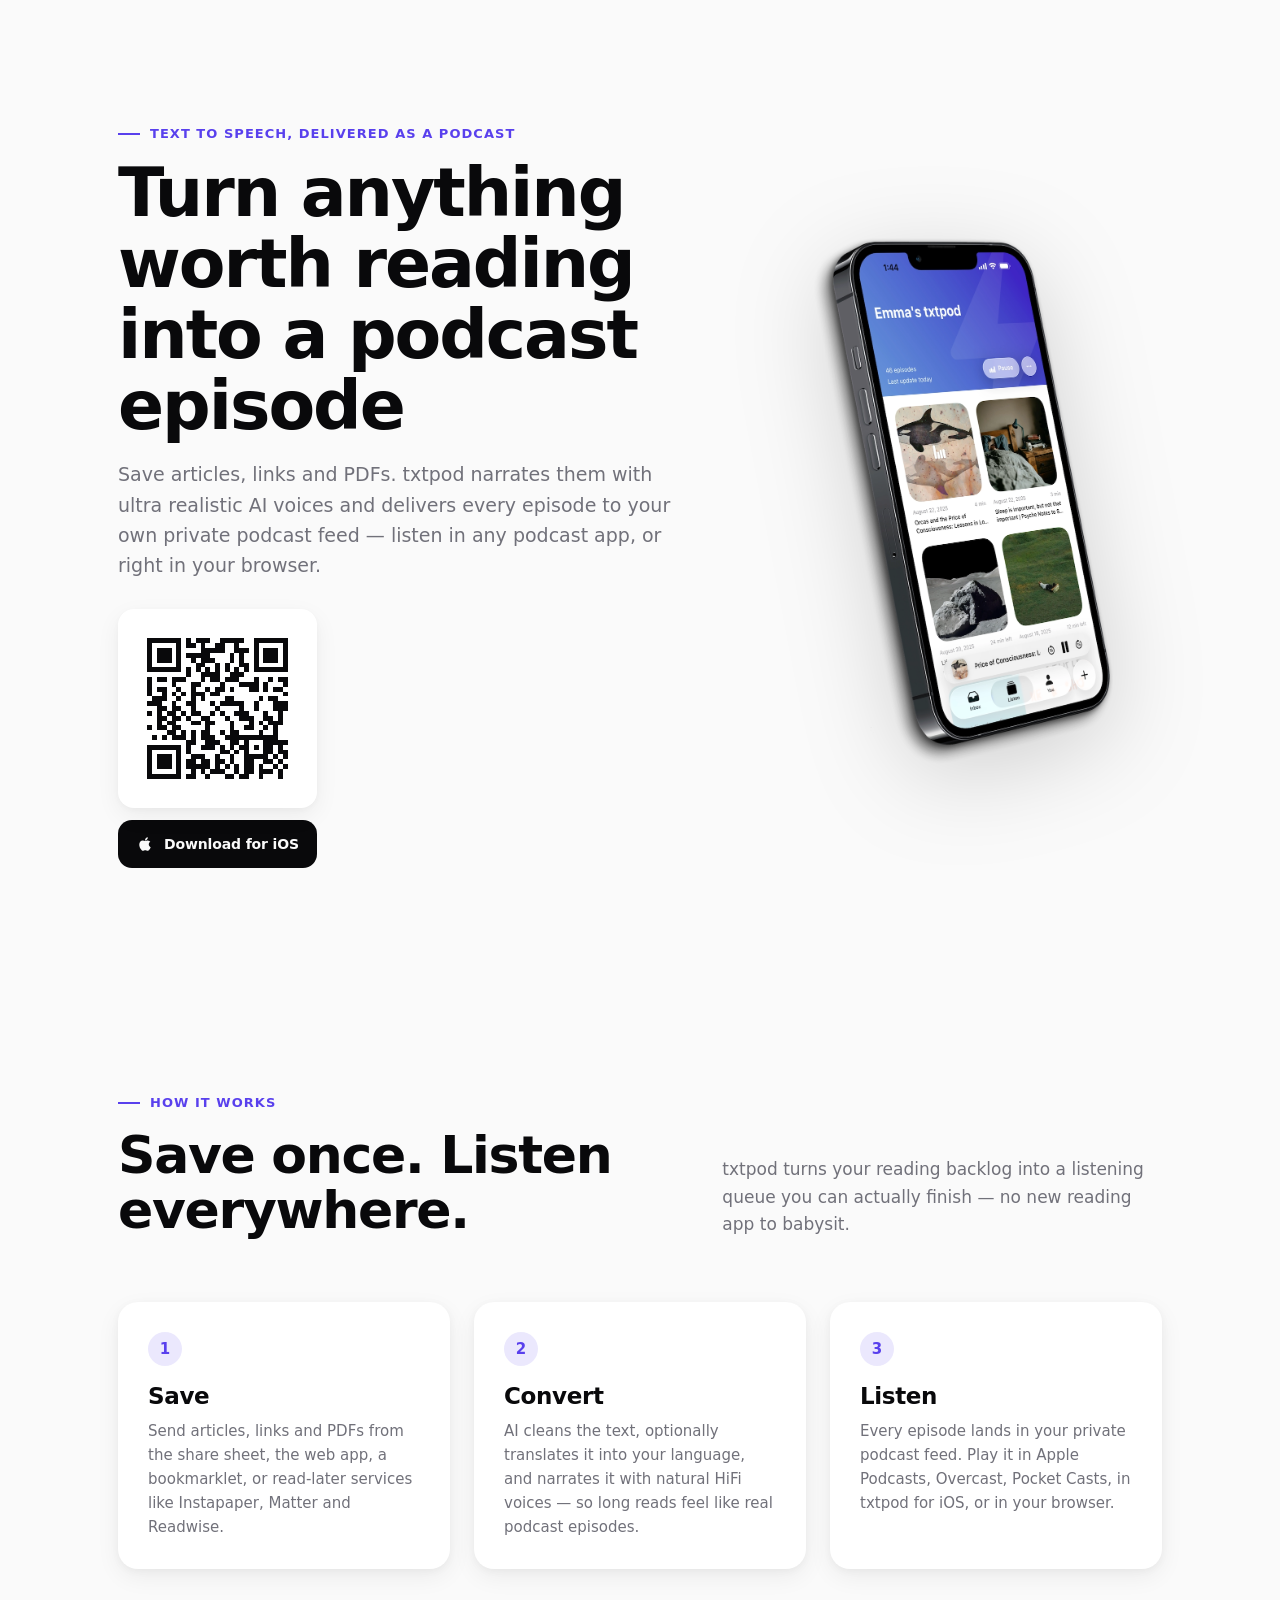
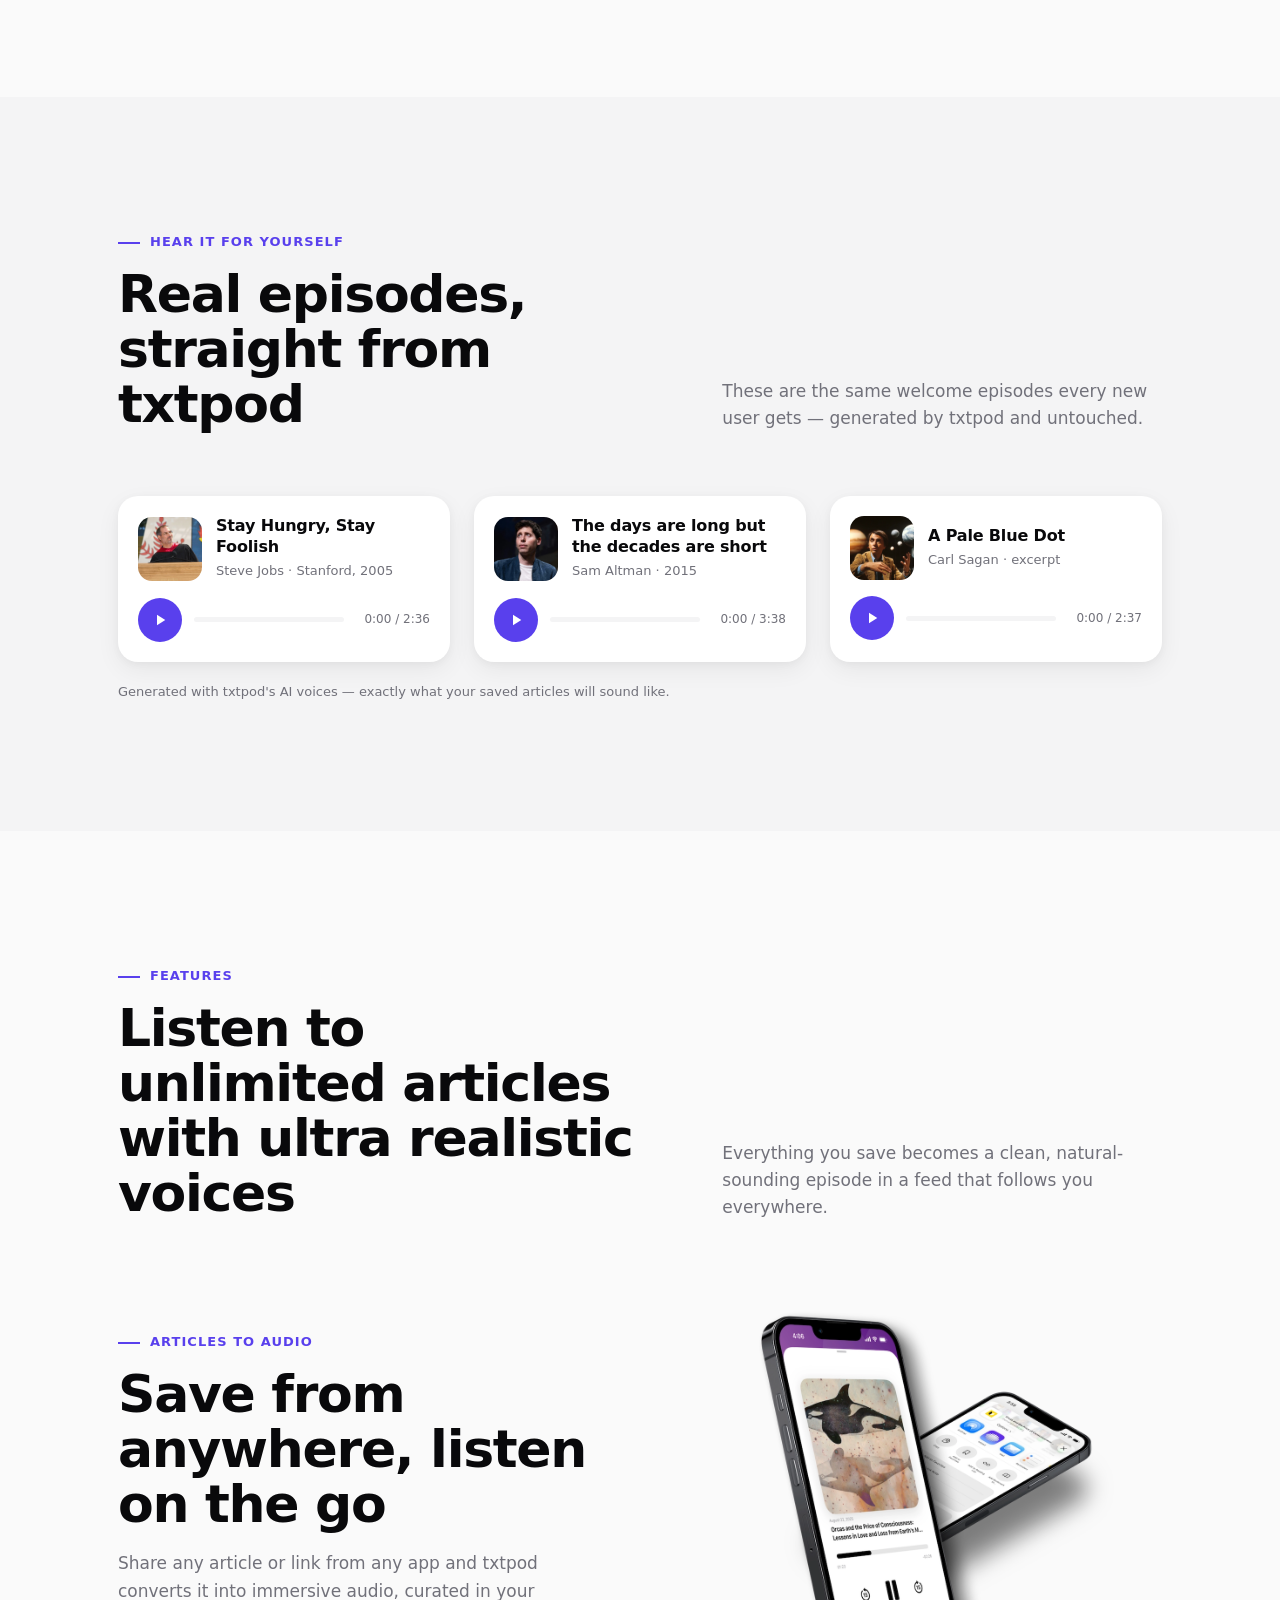
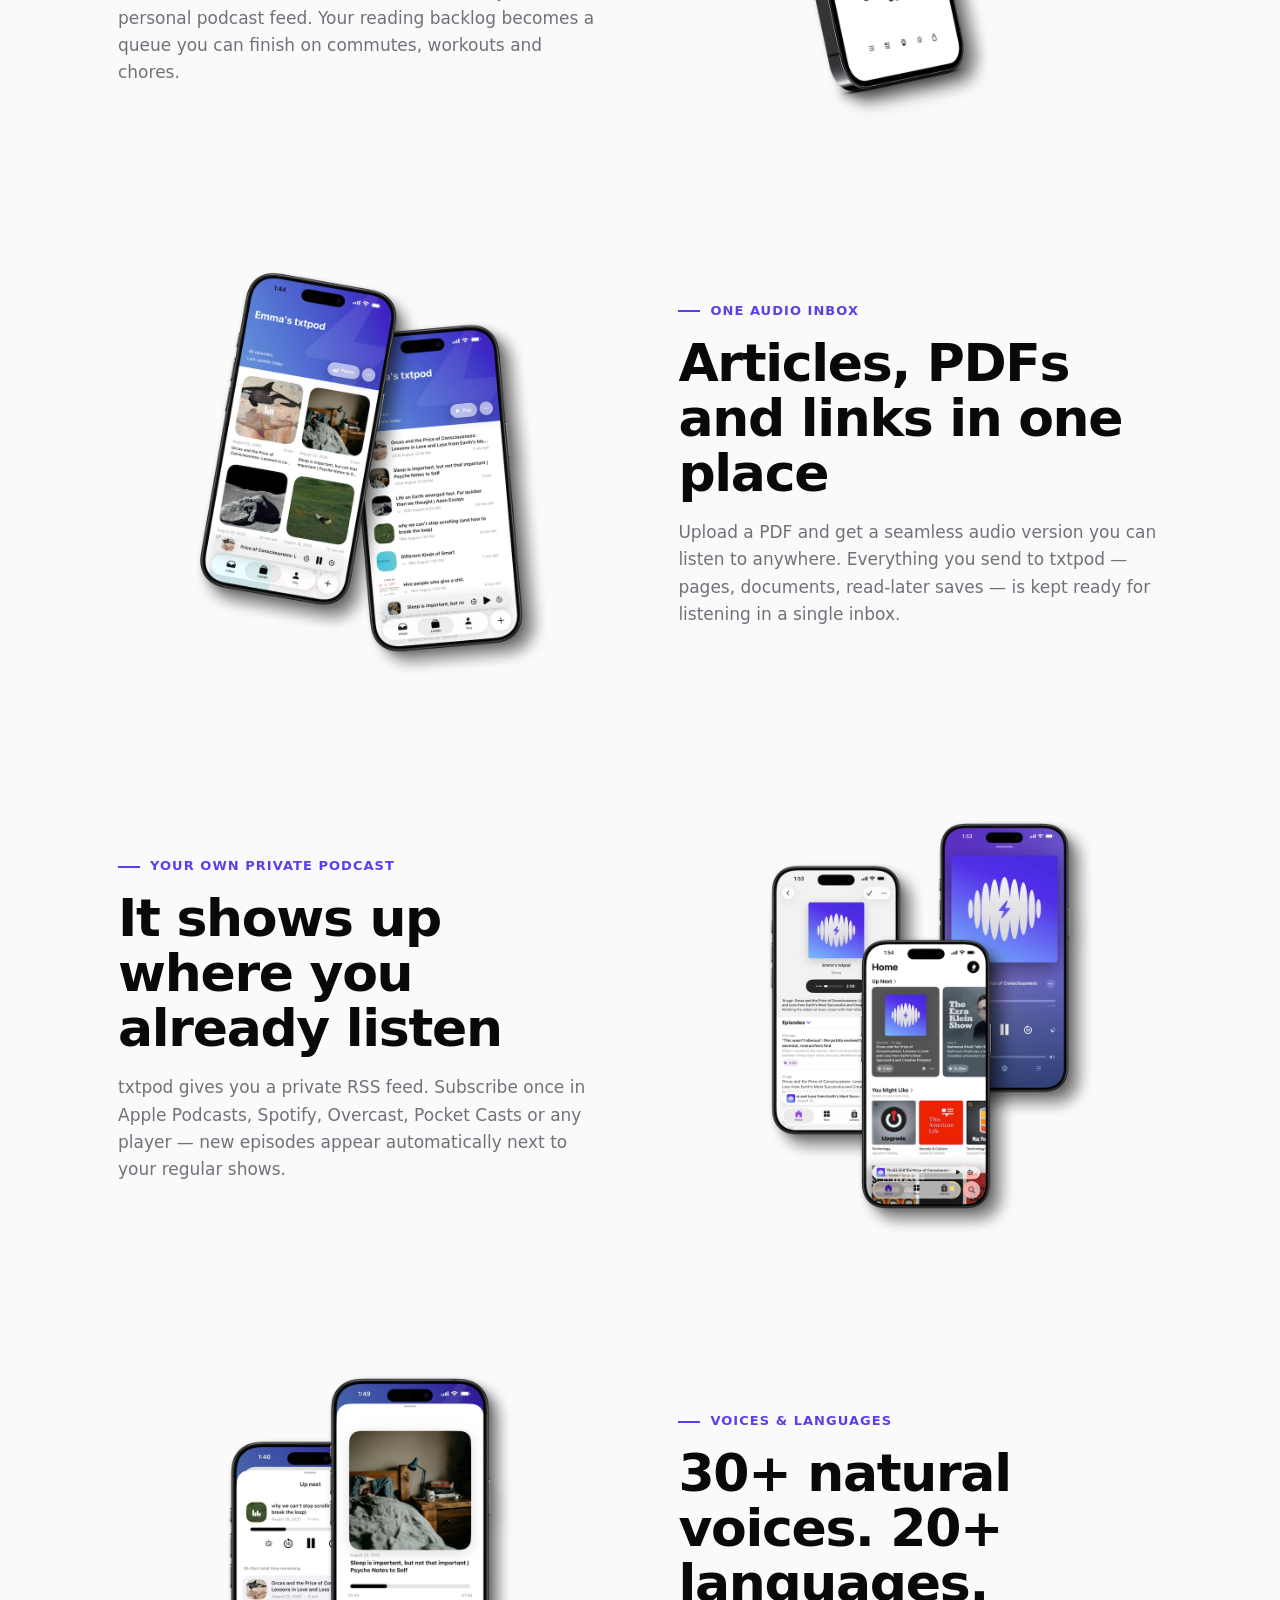
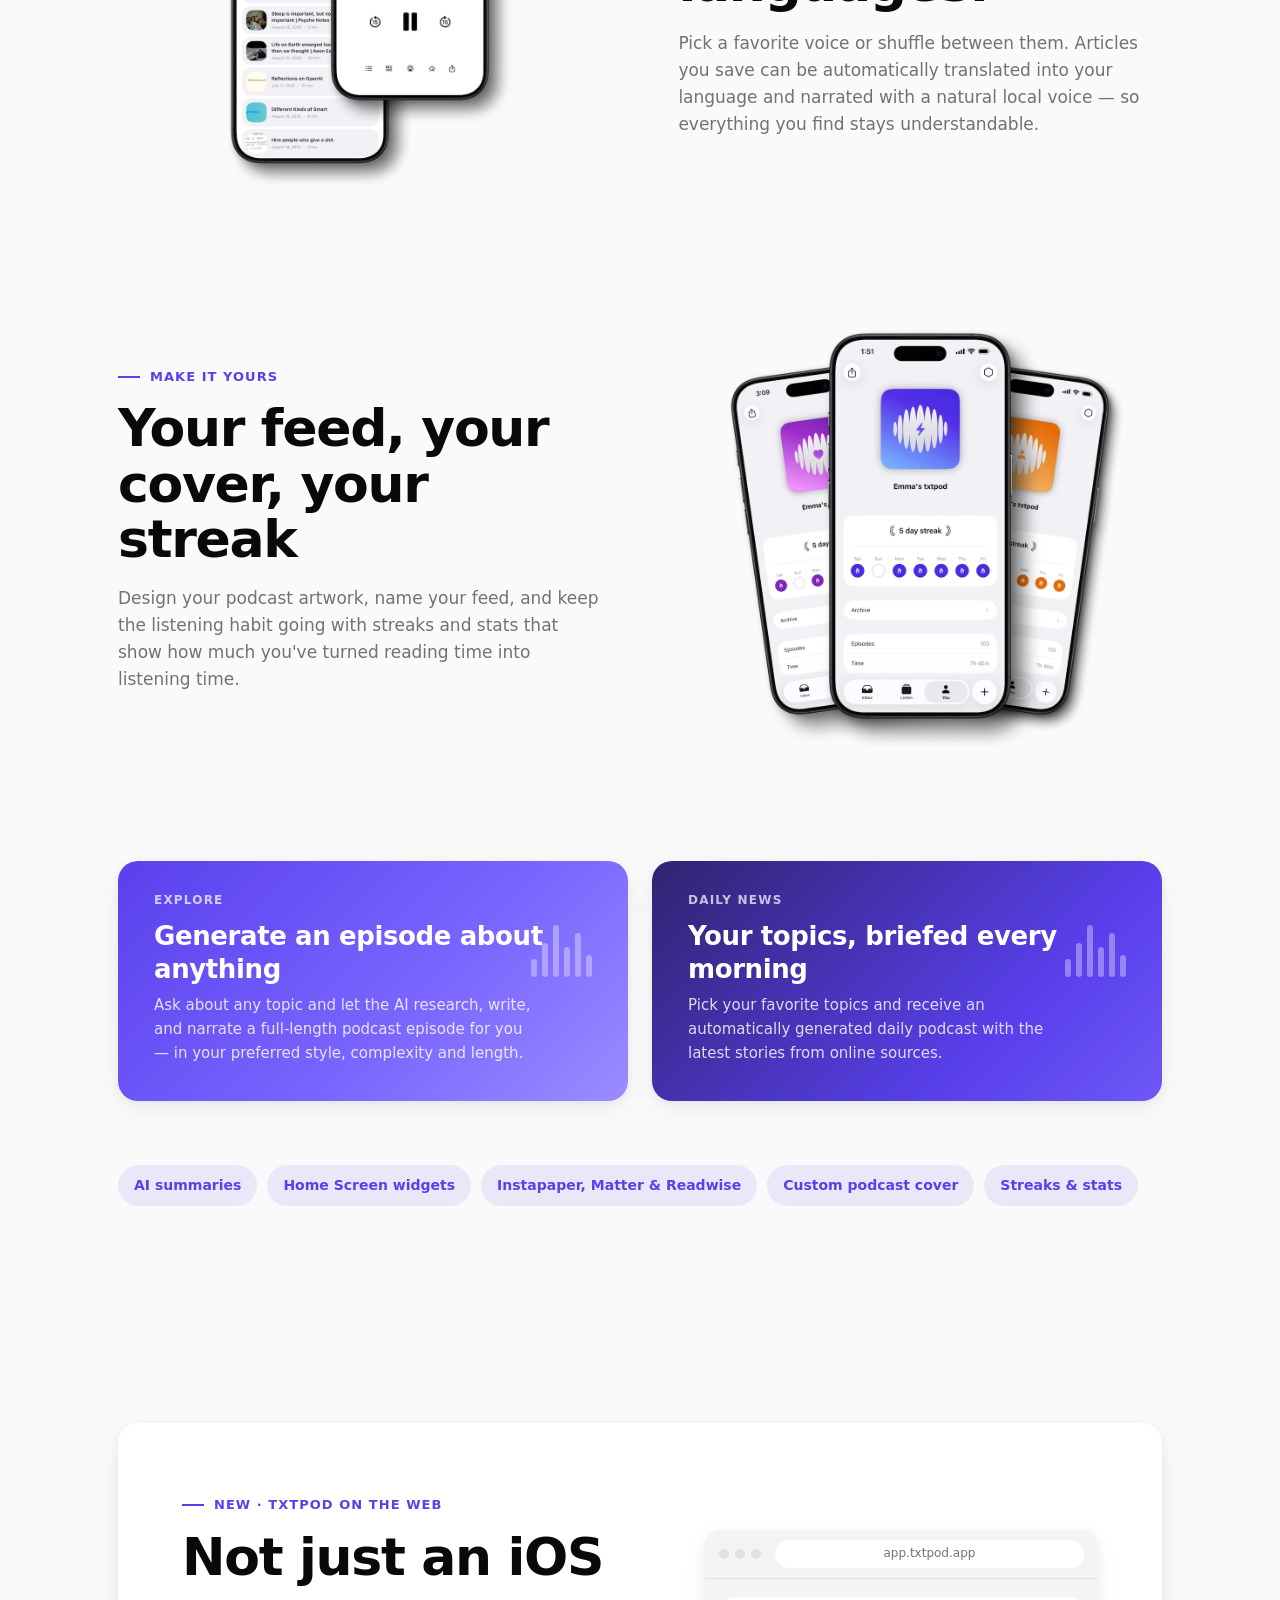
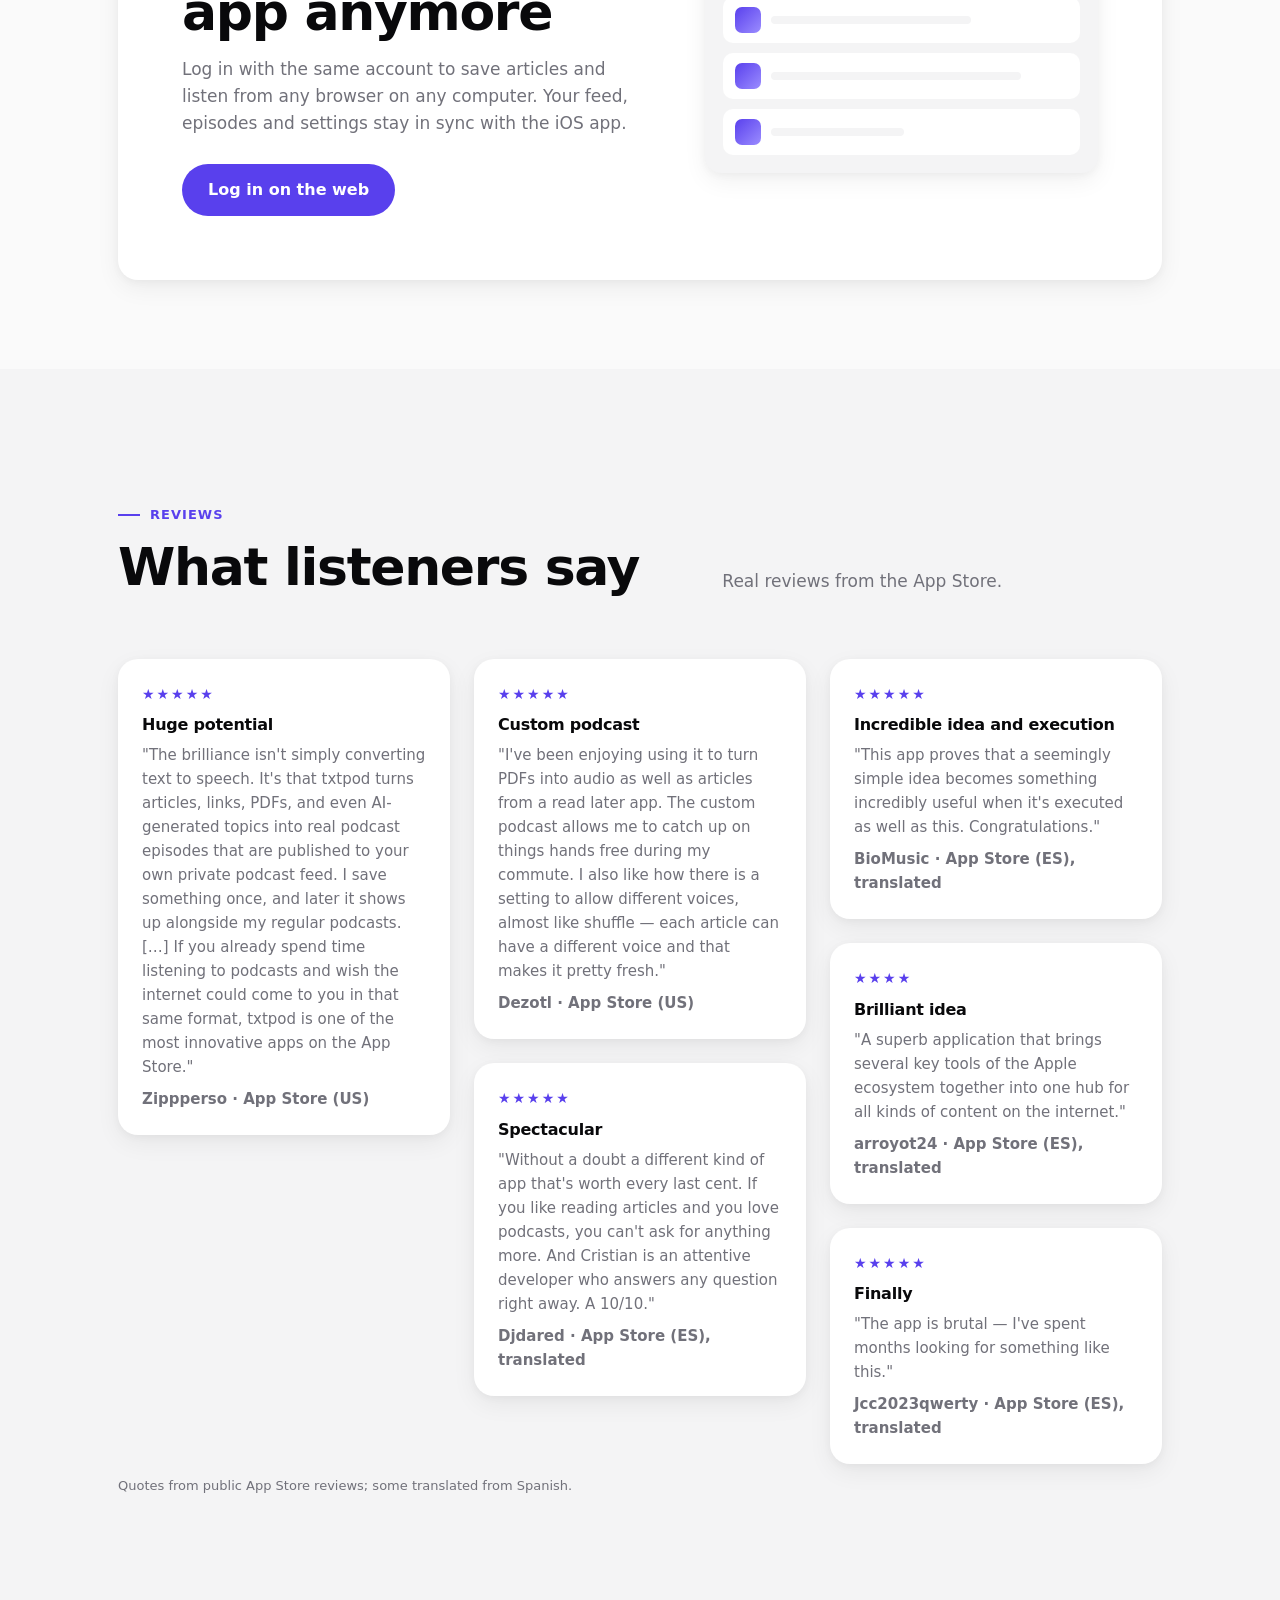
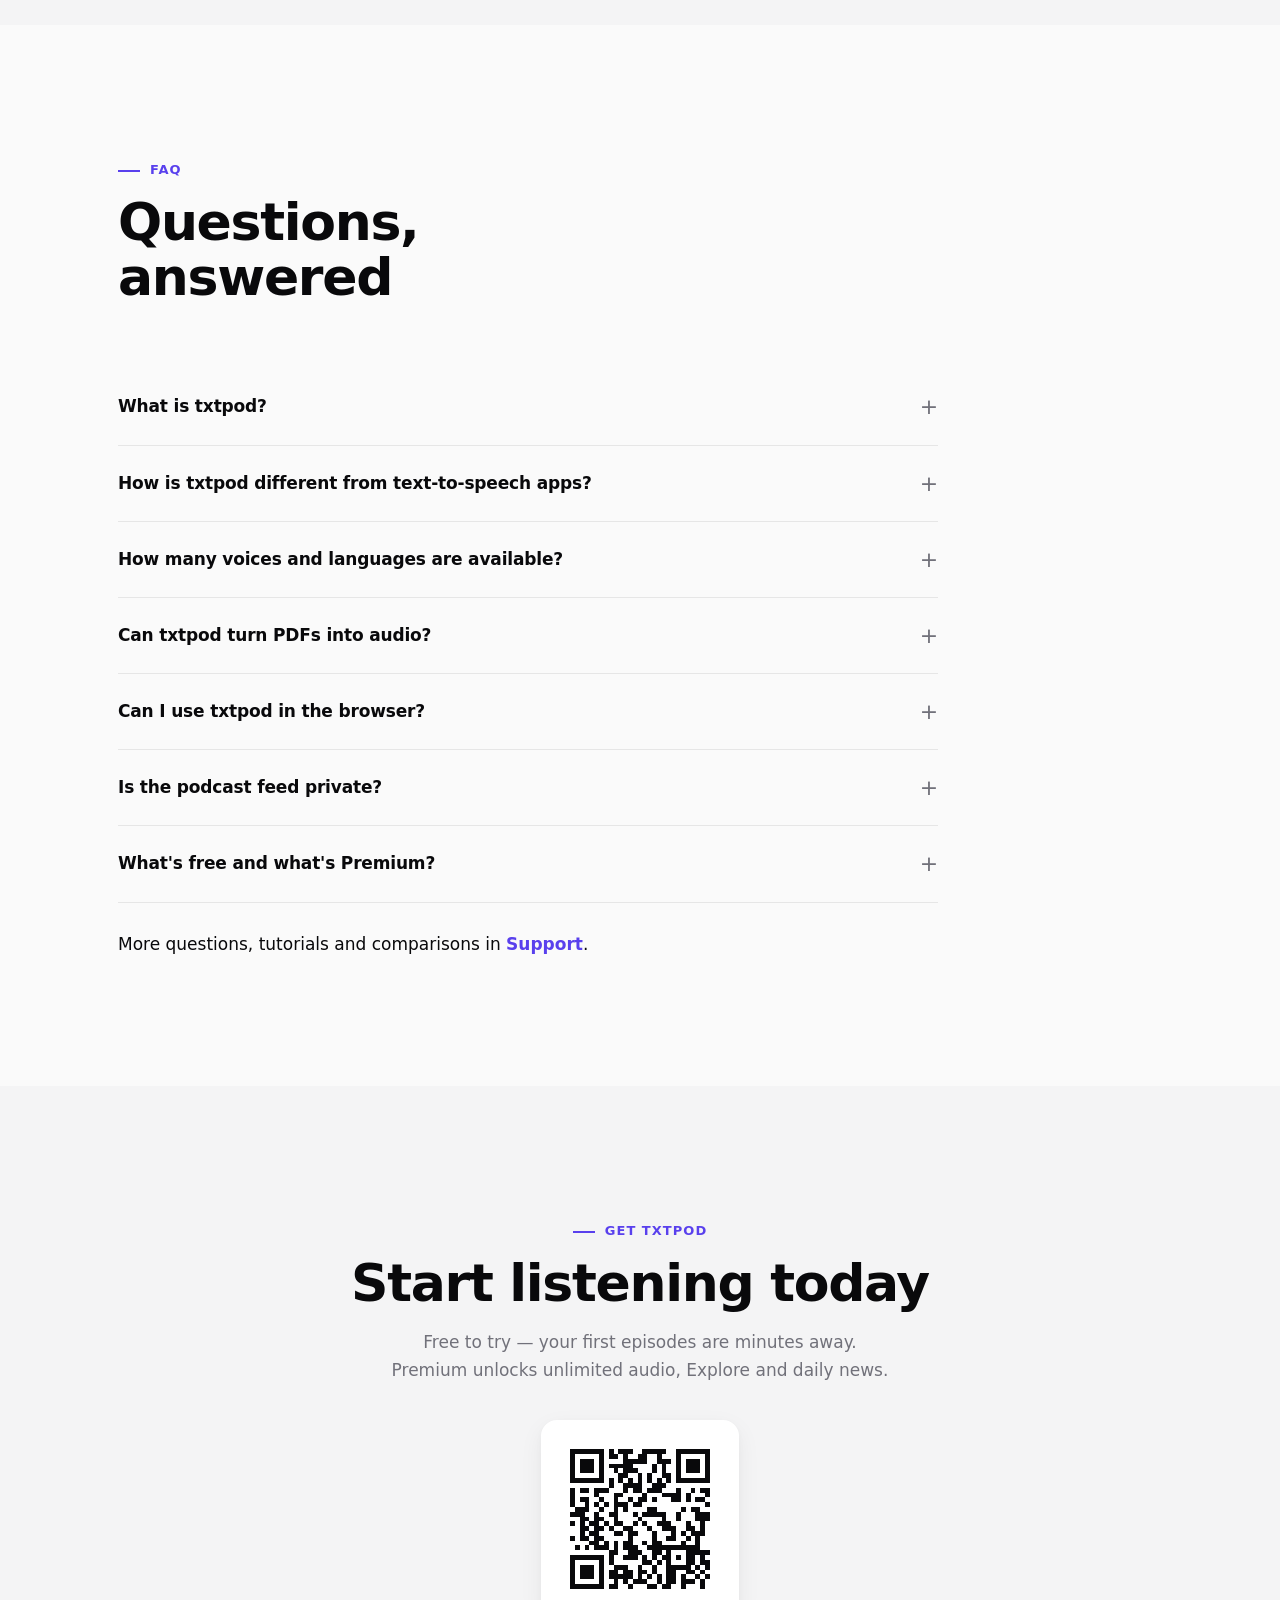
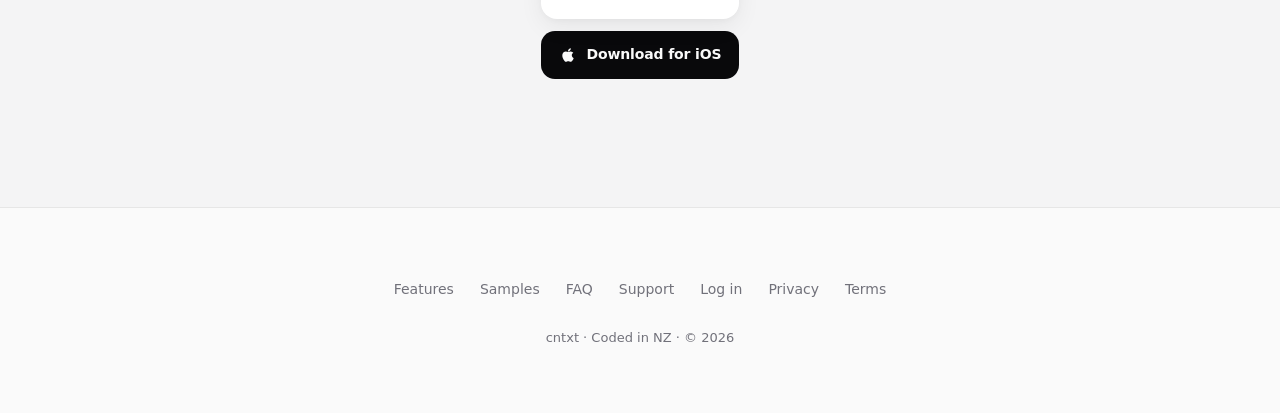
==== index.html @ cb24da28 "Redesign site: solid light/dark theme, current features, audio samples Rebuild the marketing site in" ====
<!doctype html>
<html lang="en">
  <head>
    <meta charset="utf-8" />
    <meta name="viewport" content="width=device-width, initial-scale=1, viewport-fit=cover" />
    <title>txtpod - Text to Speech for Articles</title>
    <meta name="description" content="Turn any article, link or PDF into a podcast episode with ultra realistic AI voices in 20+ languages. Listen in any podcast app, in txtpod for iOS, or right in your browser." />

    <!-- Theme/UI colors -->
    <meta name="theme-color" content="#FAFAFA" media="(prefers-color-scheme: light)" />
    <meta name="theme-color" content="#0C0C0E" media="(prefers-color-scheme: dark)" />
    <meta name="color-scheme" content="light dark" />
    <meta name="application-name" content="txtpod" />
    <meta name="apple-mobile-web-app-title" content="txtpod" />

    <!-- iOS Smart App Banner -->
    <meta name="apple-itunes-app" content="app-id=6748379680" />

    <!-- Open Graph / Twitter -->
    <meta property="og:title" content="txtpod - Text to Speech for Articles | Private Podcast Feed" />
    <meta property="og:description" content="Turn any article, link or PDF into a podcast episode with ultra realistic AI voices. Your own private podcast feed for any player, plus a web app for your browser." />
    <meta property="og:type" content="website" />
    <meta property="og:image" content="images/txtpod-hero.webp" />
    <meta property="og:locale" content="en_US" />
    <meta name="twitter:card" content="summary_large_image" />
    <meta property="og:site_name" content="txtpod" />
    <meta name="twitter:title" content="txtpod - Text to Speech for Articles | Private Podcast Feed" />
    <meta name="twitter:description" content="Turn any article, link or PDF into a podcast episode with ultra realistic AI voices. Your own private podcast feed for any player, plus a web app for your browser." />
    <meta name="twitter:image" content="images/txtpod-hero.webp" />
    <meta name="keywords" content="text to speech,read aloud,text reader,tts reader,voice aloud reader,save articles,instapaper,readwise,matter,omnivore,curio,podcast feed,listen later,convert to audio,article to audio,article to podcast,text to podcast,private rss feed,private podcast,pdf to audio,pdf to podcast,ai podcast generator,daily news podcast,speechify alternative,pocket alternative,naturalreader alternative,instapaper alternative,readwise alternative,matter alternative,personal podcast,listen later app" />

    <!-- Canonical + icons -->
    <link rel="canonical" href="" id="canonical-link" />
    <link rel="apple-touch-icon" sizes="180x180" href="favicon/apple-touch-icon.png" />
    <link rel="icon" type="image/png" sizes="32x32" href="favicon/favicon-32x32.png" />
    <link rel="icon" type="image/png" sizes="16x16" href="favicon/favicon-16x16.png" />
    <link rel="manifest" href="favicon/site.webmanifest" />
    <link rel="shortcut icon" href="favicon/favicon.ico" />
    <link rel="icon" sizes="192x192" href="favicon/android-chrome-192x192.png" />
    <link rel="icon" sizes="512x512" href="favicon/android-chrome-512x512.png" />
    <link rel="preload" as="image" href="images/txtpod-hero.webp" />
    <meta name="robots" content="index,follow,max-image-preview:large" />

    <!-- Fonts: system UI stack only (no external webfonts) -->
    <link rel="stylesheet" href="style.css" />

    <!-- Ensure og:url and canonical reflect the deployed URL -->
    <script>
      (function () {
        var url = window.location.href.split('#')[0];
        var canonical = document.getElementById('canonical-link');
        if (canonical) canonical.setAttribute('href', url);
        var og = document.querySelector('meta[property="og:url"]');
        if (!og) {
          og = document.createElement('meta');
          og.setAttribute('property', 'og:url');
          document.head.appendChild(og);
        }
        og.setAttribute('content', url);
      })();
    </script>

    <!-- FAQ structured data (home page questions only; full FAQ lives at /support/) -->
    <script type="application/ld+json">
    {
      "@context": "https://schema.org",
      "@type": "FAQPage",
      "mainEntity": [
        {"@type": "Question", "name": "What is txtpod?", "acceptedAnswer": {"@type": "Answer", "text": "txtpod turns articles, links and PDFs into podcast episodes. Save something once, txtpod extracts clean text and narrates it with ultra realistic AI voices, then delivers each episode to your own private podcast feed so you can listen in any podcast app, in txtpod for iOS, or in your browser."}},
        {"@type": "Question", "name": "How is txtpod different from text-to-speech apps?", "acceptedAnswer": {"@type": "Answer", "text": "txtpod does not lock you into another player. It creates a private podcast feed, so your narrated articles show up next to your regular shows in Apple Podcasts, Overcast, Pocket Casts or any app that supports RSS."}},
        {"@type": "Question", "name": "How many voices and languages are available?", "acceptedAnswer": {"@type": "Answer", "text": "There are 30+ natural AI voice styles across 20+ languages, and txtpod can automatically translate saved articles into your preferred language before narrating them with a native-sounding voice."}},
        {"@type": "Question", "name": "Can txtpod turn PDFs into audio?", "acceptedAnswer": {"@type": "Answer", "text": "Yes. Import any PDF and txtpod converts it into a clean audio episode you can listen to anywhere."}},
        {"@type": "Question", "name": "Can I use txtpod in the browser?", "acceptedAnswer": {"@type": "Answer", "text": "Yes. Log in to the txtpod web app with the same account as the iOS app to save articles and listen from any browser on any computer."}},
        {"@type": "Question", "name": "Is the podcast feed private?", "acceptedAnswer": {"@type": "Answer", "text": "Yes. Each account gets a private RSS feed intended only for your personal use in your podcast app."}},
        {"@type": "Question", "name": "What's free and what's Premium?", "acceptedAnswer": {"@type": "Answer", "text": "The free tier includes 3 article conversions, 3 translations and 3 PDF conversions. Premium Pass unlocks unlimited conversions plus Explore episodes, daily news briefs, AI summaries, widgets and read-later integrations."}}
      ]
    }
    </script>

    <!-- Application structured data -->
    <script type="application/ld+json">
    {
      "@context": "https://schema.org",
      "@type": "WebApplication",
      "name": "txtpod",
      "applicationCategory": "MultimediaApplication",
      "operatingSystem": "iOS, Web",
      "url": "https://txtpod.app/",
      "description": "Turn any article, link or PDF into a podcast episode with ultra realistic AI narration in 20+ languages. Delivered to your private podcast feed for listening in any podcast app or in the browser.",
      "inLanguage": "en"
    }
    </script>

    <!-- Organization structured data -->
    <script type="application/ld+json">
    {
      "@context": "https://schema.org",
      "@type": "Organization",
      "name": "txtpod",
      "url": "https://txtpod.app/",
      "logo": {
        "@type": "ImageObject",
        "url": "https://txtpod.app/favicon/apple-touch-icon.png"
      }
    }
    </script>

    <!-- HowTo structured data: convert an article to audio -->
    <script type="application/ld+json">
    {
      "@context": "https://schema.org",
      "@type": "HowTo",
      "name": "Convert an article to audio with txtpod",
      "description": "Save a link, pick a voice, subscribe to your private podcast feed, and listen in your favorite podcast app.",
      "totalTime": "PT1M",
      "tool": ["txtpod"],
      "step": [
        {"@type": "HowToStep", "name": "Save the link", "text": "Use the share extension, paste a URL, or import a PDF into txtpod."},
        {"@type": "HowToStep", "name": "Choose a voice", "text": "Select from 30+ natural styles in 20+ languages."},
        {"@type": "HowToStep", "name": "Subscribe to your feed", "text": "Copy your private RSS feed and add it to Apple Podcasts, Overcast, or Pocket Casts."},
        {"@type": "HowToStep", "name": "Listen anywhere", "text": "New episodes appear automatically in your podcast app, in txtpod, or in your browser."}
      ]
    }
    </script>
  </head>
  <body>
    <nav class="top-nav" aria-label="Primary">
      <div class="container nav-inner">
        <a href="#" class="brand" aria-label="txtpod home">txtpod</a>
        <div class="nav-trailing">
          <a href="#features" class="nav-link">Features</a>
          <a href="#faq" class="nav-link">FAQ</a>
          <!-- Swap to https://app.txtpod.app once the custom domain is live -->
          <a class="btn btn-ghost" href="https://txtpod-text-to-speech.web.app" target="_blank" rel="noopener">Log in</a>
          <a class="btn btn-primary" href="https://apps.apple.com/us/app/txtpod-text-to-speech-podcast/id6748379680" target="_blank" rel="noopener">Download</a>
        </div>
      </div>
    </nav>

    <!-- Floating App Store button (mobile only) -->
    <div class="hero-floater" id="hero-floater">
      <a class="dl-btn" href="https://apps.apple.com/us/app/txtpod-text-to-speech-podcast/id6748379680" target="_blank" rel="noopener">
        <svg class="dl-btn-apple" viewBox="0 0 24 24" aria-hidden="true"><path d="M17.05 20.28c-.98.95-2.05.8-3.08.35-1.09-.46-2.09-.48-3.24 0-1.44.62-2.2.44-3.06-.35C2.79 15.25 3.51 7.59 9.05 7.31c1.35.07 2.29.74 3.08.8 1.18-.24 2.31-.93 3.57-.84 1.51.12 2.65.72 3.4 1.8-3.12 1.87-2.38 5.98.48 7.13-.57 1.5-1.31 2.99-2.53 4.09zM12.03 7.25c-.15-2.23 1.66-4.07 3.74-4.25.29 2.58-2.34 4.5-3.74 4.25z"/></svg>
        <span>Download for iOS</span>
      </a>
    </div>

    <header class="hero">
      <div class="container hero-grid">
        <div>
          <span class="eyebrow">Text to speech, delivered as a podcast</span>
          <h1>Turn anything worth reading into a podcast episode</h1>
          <p class="hero-sub">Save articles, links and PDFs. txtpod narrates them with ultra realistic AI voices and delivers every episode to your own private podcast feed — listen in any podcast app, or right in your browser.</p>
          <div class="hero-download-group">
            <div class="qr-flip" id="hero-qr" tabindex="0" role="button" aria-label="QR code — tap for instructions">
              <div class="qr-inner">
                <div class="qr-face qr-face-front"><div class="qr-mask"></div></div>
                <div class="qr-face qr-face-back"><p>Scan with your camera to get txtpod on the App&nbsp;Store. Or search <strong>"txtpod"</strong>.</p></div>
              </div>
            </div>
            <a class="dl-btn" href="https://apps.apple.com/us/app/txtpod-text-to-speech-podcast/id6748379680" target="_blank" rel="noopener">
              <svg class="dl-btn-apple" viewBox="0 0 24 24" aria-hidden="true"><path d="M17.05 20.28c-.98.95-2.05.8-3.08.35-1.09-.46-2.09-.48-3.24 0-1.44.62-2.2.44-3.06-.35C2.79 15.25 3.51 7.59 9.05 7.31c1.35.07 2.29.74 3.08.8 1.18-.24 2.31-.93 3.57-.84 1.51.12 2.65.72 3.4 1.8-3.12 1.87-2.38 5.98.48 7.13-.57 1.5-1.31 2.99-2.53 4.09zM12.03 7.25c-.15-2.23 1.66-4.07 3.74-4.25.29 2.58-2.34 4.5-3.74 4.25z"/></svg>
              <span>Download for iOS</span>
            </a>
          </div>
        </div>
        <div class="hero-image-wrap">
          <img src="images/txtpod-hero.webp" alt="txtpod app on iPhone showing a personal podcast feed of narrated articles" width="1024" height="1536" fetchpriority="high" />
        </div>
      </div>
    </header>

    <main>
      <!-- How it works -->
      <section class="section" id="how" aria-labelledby="how-title">
        <div class="container">
          <div class="section-head reveal">
            <div>
              <span class="eyebrow">How it works</span>
              <h2 id="how-title">Save once. Listen everywhere.</h2>
            </div>
            <p>txtpod turns your reading backlog into a listening queue you can actually finish — no new reading app to babysit.</p>
          </div>
          <div class="steps-grid">
            <article class="step-card reveal">
              <span class="step-num">1</span>
              <h3>Save</h3>
              <p>Send articles, links and PDFs from the share sheet, the web app, a bookmarklet, or read-later services like Instapaper, Matter and Readwise.</p>
            </article>
            <article class="step-card reveal">
              <span class="step-num">2</span>
              <h3>Convert</h3>
              <p>AI cleans the text, optionally translates it into your language, and narrates it with natural HiFi voices — so long reads feel like real podcast episodes.</p>
            </article>
            <article class="step-card reveal">
              <span class="step-num">3</span>
              <h3>Listen</h3>
              <p>Every episode lands in your private podcast feed. Play it in Apple Podcasts, Overcast, Pocket Casts, in txtpod for iOS, or in your browser.</p>
            </article>
          </div>
        </div>
      </section>

      <!-- Samples -->
      <section class="section section-muted" id="samples" aria-labelledby="samples-title">
        <div class="container">
          <div class="section-head reveal">
            <div>
              <span class="eyebrow">Hear it for yourself</span>
              <h2 id="samples-title">Real episodes, straight from txtpod</h2>
            </div>
            <p>These are the same welcome episodes every new user gets — generated by txtpod and untouched.</p>
          </div>
          <div class="samples-grid">
            <article class="sample-card reveal">
              <div class="sample-top">
                <img class="sample-cover" src="images/sample-steve-jobs.jpg" alt="Episode cover for Stay Hungry, Stay Foolish" width="128" height="128" loading="lazy" />
                <div>
                  <h3 class="sample-title">Stay Hungry, Stay Foolish</h3>
                  <p class="sample-meta">Steve Jobs · Stanford, 2005</p>
                </div>
              </div>
              <div class="sample-player">
                <button class="sample-play" type="button" aria-label="Play Stay Hungry, Stay Foolish">
                  <svg class="icon-play" viewBox="0 0 24 24" aria-hidden="true"><path d="M8 5v14l11-7z"/></svg>
                  <svg class="icon-pause" viewBox="0 0 24 24" aria-hidden="true"><path d="M6 4h4v16H6zM14 4h4v16h-4z"/></svg>
                </button>
                <div class="sample-progress" role="slider" aria-label="Seek" aria-valuemin="0" aria-valuemax="100" aria-valuenow="0" tabindex="0">
                  <div class="sample-track"><div class="sample-fill"></div></div>
                </div>
                <span class="sample-time">0:00 / 2:36</span>
              </div>
              <audio preload="none" src="audio/sample-jobs.m4a"></audio>
            </article>
            <article class="sample-card reveal">
              <div class="sample-top">
                <img class="sample-cover" src="images/sample-sam-altman.jpg" alt="Episode cover for The days are long but the decades are short" width="128" height="128" loading="lazy" />
                <div>
                  <h3 class="sample-title">The days are long but the decades are short</h3>
                  <p class="sample-meta">Sam Altman · 2015</p>
                </div>
              </div>
              <div class="sample-player">
                <button class="sample-play" type="button" aria-label="Play The days are long but the decades are short">
                  <svg class="icon-play" viewBox="0 0 24 24" aria-hidden="true"><path d="M8 5v14l11-7z"/></svg>
                  <svg class="icon-pause" viewBox="0 0 24 24" aria-hidden="true"><path d="M6 4h4v16H6zM14 4h4v16h-4z"/></svg>
                </button>
                <div class="sample-progress" role="slider" aria-label="Seek" aria-valuemin="0" aria-valuemax="100" aria-valuenow="0" tabindex="0">
                  <div class="sample-track"><div class="sample-fill"></div></div>
                </div>
                <span class="sample-time">0:00 / 3:38</span>
              </div>
              <audio preload="none" src="audio/sample-altman.m4a"></audio>
            </article>
            <article class="sample-card reveal">
              <div class="sample-top">
                <img class="sample-cover" src="images/sample-sagan.jpg" alt="Episode cover for A Pale Blue Dot" width="128" height="128" loading="lazy" />
                <div>
                  <h3 class="sample-title">A Pale Blue Dot</h3>
                  <p class="sample-meta">Carl Sagan · excerpt</p>
                </div>
              </div>
              <div class="sample-player">
                <button class="sample-play" type="button" aria-label="Play A Pale Blue Dot">
                  <svg class="icon-play" viewBox="0 0 24 24" aria-hidden="true"><path d="M8 5v14l11-7z"/></svg>
                  <svg class="icon-pause" viewBox="0 0 24 24" aria-hidden="true"><path d="M6 4h4v16H6zM14 4h4v16h-4z"/></svg>
                </button>
                <div class="sample-progress" role="slider" aria-label="Seek" aria-valuemin="0" aria-valuemax="100" aria-valuenow="0" tabindex="0">
                  <div class="sample-track"><div class="sample-fill"></div></div>
                </div>
                <span class="sample-time">0:00 / 2:37</span>
              </div>
              <audio preload="none" src="audio/sample-sagan.m4a"></audio>
            </article>
          </div>
          <p class="samples-note">Generated with txtpod's AI voices — exactly what your saved articles will sound like.</p>
        </div>
      </section>

      <!-- Feature rows -->
      <section class="section" id="features" aria-labelledby="features-title">
        <div class="container">
          <div class="section-head reveal">
            <div>
              <span class="eyebrow">Features</span>
              <h2 id="features-title">Listen to unlimited articles with ultra realistic voices</h2>
            </div>
            <p>Everything you save becomes a clean, natural-sounding episode in a feed that follows you everywhere.</p>
          </div>

          <div class="feature-rows">
            <article class="feature-row reveal">
              <div class="feature-copy">
                <span class="eyebrow">Articles to audio</span>
                <h2>Save from anywhere, listen on the go</h2>
                <p>Share any article or link from any app and txtpod converts it into immersive audio, curated in your personal podcast feed. Your reading backlog becomes a queue you can finish on commutes, workouts and chores.</p>
              </div>
              <div class="feature-media"><img src="images/txtpod-feature-2.webp" alt="Saving an article with the iOS share sheet and playing it in txtpod" loading="lazy" /></div>
            </article>

            <article class="feature-row is-reversed reveal">
              <div class="feature-copy">
                <span class="eyebrow">One audio inbox</span>
                <h2>Articles, PDFs and links in one place</h2>
                <p>Upload a PDF and get a seamless audio version you can listen to anywhere. Everything you send to txtpod — pages, documents, read-later saves — is kept ready for listening in a single inbox.</p>
              </div>
              <div class="feature-media"><img src="images/txtpod-feature-1.webp" alt="txtpod inbox and episode list with saved articles" loading="lazy" /></div>
            </article>

            <article class="feature-row reveal">
              <div class="feature-copy">
                <span class="eyebrow">Your own private podcast</span>
                <h2>It shows up where you already listen</h2>
                <p>txtpod gives you a private RSS feed. Subscribe once in Apple Podcasts, Spotify, Overcast, Pocket Casts or any player — new episodes appear automatically next to your regular shows.</p>
              </div>
              <div class="feature-media"><img src="images/txtpod-feature-3.webp" alt="A personal txtpod feed subscribed in Apple Podcasts" loading="lazy" /></div>
            </article>

            <article class="feature-row is-reversed reveal">
              <div class="feature-copy">
                <span class="eyebrow">Voices &amp; languages</span>
                <h2>30+ natural voices. 20+ languages.</h2>
                <p>Pick a favorite voice or shuffle between them. Articles you save can be automatically translated into your language and narrated with a natural local voice — so everything you find stays understandable.</p>
              </div>
              <div class="feature-media"><img src="images/txtpod-feature-4.webp" alt="txtpod player and up-next queue" loading="lazy" /></div>
            </article>

            <article class="feature-row reveal">
              <div class="feature-copy">
                <span class="eyebrow">Make it yours</span>
                <h2>Your feed, your cover, your streak</h2>
                <p>Design your podcast artwork, name your feed, and keep the listening habit going with streaks and stats that show how much you've turned reading time into listening time.</p>
              </div>
              <div class="feature-media"><img src="images/txtpod-feature-6.webp" alt="Custom podcast covers, streaks and listening stats in txtpod" loading="lazy" /></div>
            </article>
          </div>

          <!-- Explore + Daily news -->
          <div class="generate-grid" style="margin-top: clamp(64px, 9vw, 120px);">
            <article class="generate-card reveal">
              <span class="generate-kicker">Explore</span>
              <div class="generate-bars" aria-hidden="true"><span></span><span></span><span></span><span></span><span></span><span></span></div>
              <h3>Generate an episode about anything</h3>
              <p>Ask about any topic and let the AI research, write, and narrate a full-length podcast episode for you — in your preferred style, complexity and length.</p>
            </article>
            <article class="generate-card is-alt reveal">
              <span class="generate-kicker">Daily news</span>
              <div class="generate-bars" aria-hidden="true"><span></span><span></span><span></span><span></span><span></span><span></span></div>
              <h3>Your topics, briefed every morning</h3>
              <p>Pick your favorite topics and receive an automatically generated daily podcast with the latest stories from online sources.</p>
            </article>
          </div>

          <div class="chip-strip reveal">
            <span class="chip">AI summaries</span>
            <span class="chip">Home Screen widgets</span>
            <span class="chip">Instapaper, Matter &amp; Readwise</span>
            <span class="chip">Custom podcast cover</span>
            <span class="chip">Streaks &amp; stats</span>
          </div>
        </div>
      </section>

      <!-- Web app -->
      <section class="section section-tight" id="web" aria-labelledby="web-title">
        <div class="container">
          <div class="web-card reveal">
            <div>
              <span class="eyebrow">New · txtpod on the web</span>
              <h2 id="web-title">Not just an iOS app anymore</h2>
              <p>Log in with the same account to save articles and listen from any browser on any computer. Your feed, episodes and settings stay in sync with the iOS app.</p>
              <div class="web-cta">
                <!-- Swap to https://app.txtpod.app once the custom domain is live -->
                <a class="btn btn-primary btn-lg" href="https://txtpod-text-to-speech.web.app" target="_blank" rel="noopener">Log in on the web</a>
              </div>
            </div>
            <div class="browser-frame" aria-hidden="true">
              <div class="browser-bar">
                <span class="browser-dot"></span><span class="browser-dot"></span><span class="browser-dot"></span>
                <span class="browser-url">app.txtpod.app</span>
              </div>
              <div class="browser-body">
                <div class="browser-row"><span class="browser-thumb"></span><span class="browser-line w-60"></span></div>
                <div class="browser-row"><span class="browser-thumb"></span><span class="browser-line w-75"></span></div>
                <div class="browser-row"><span class="browser-thumb"></span><span class="browser-line w-40"></span></div>
              </div>
            </div>
          </div>
        </div>
      </section>

      <!-- Reviews -->
      <section class="section section-muted" id="reviews" aria-labelledby="reviews-title">
        <div class="container">
          <div class="section-head reveal">
            <div>
              <span class="eyebrow">Reviews</span>
              <h2 id="reviews-title">What listeners say</h2>
            </div>
            <p>Real reviews from the App&nbsp;Store.</p>
          </div>
          <div class="reviews-grid">
            <article class="review-card reveal">
              <div class="review-stars" aria-label="5 out of 5 stars">★★★★★</div>
              <h3>Huge potential</h3>
              <p>"The brilliance isn't simply converting text to speech. It's that txtpod turns articles, links, PDFs, and even AI-generated topics into real podcast episodes that are published to your own private podcast feed. I save something once, and later it shows up alongside my regular podcasts. […] If you already spend time listening to podcasts and wish the internet could come to you in that same format, txtpod is one of the most innovative apps on the App Store."</p>
              <p class="review-author">Zippperso · App Store (US)</p>
            </article>
            <article class="review-card reveal">
              <div class="review-stars" aria-label="5 out of 5 stars">★★★★★</div>
              <h3>Custom podcast</h3>
              <p>"I've been enjoying using it to turn PDFs into audio as well as articles from a read later app. The custom podcast allows me to catch up on things hands free during my commute. I also like how there is a setting to allow different voices, almost like shuffle — each article can have a different voice and that makes it pretty fresh."</p>
              <p class="review-author">Dezotl · App Store (US)</p>
            </article>
            <article class="review-card reveal">
              <div class="review-stars" aria-label="5 out of 5 stars">★★★★★</div>
              <h3>Spectacular</h3>
              <p>"Without a doubt a different kind of app that's worth every last cent. If you like reading articles and you love podcasts, you can't ask for anything more. And Cristian is an attentive developer who answers any question right away. A 10/10."</p>
              <p class="review-author">Djdared · App Store (ES), translated</p>
            </article>
            <article class="review-card reveal">
              <div class="review-stars" aria-label="5 out of 5 stars">★★★★★</div>
              <h3>Incredible idea and execution</h3>
              <p>"This app proves that a seemingly simple idea becomes something incredibly useful when it's executed as well as this. Congratulations."</p>
              <p class="review-author">BioMusic · App Store (ES), translated</p>
            </article>
            <article class="review-card reveal">
              <div class="review-stars" aria-label="4 out of 5 stars">★★★★</div>
              <h3>Brilliant idea</h3>
              <p>"A superb application that brings several key tools of the Apple ecosystem together into one hub for all kinds of content on the internet."</p>
              <p class="review-author">arroyot24 · App Store (ES), translated</p>
            </article>
            <article class="review-card reveal">
              <div class="review-stars" aria-label="5 out of 5 stars">★★★★★</div>
              <h3>Finally</h3>
              <p>"The app is brutal — I've spent months looking for something like this."</p>
              <p class="review-author">Jcc2023qwerty · App Store (ES), translated</p>
            </article>
          </div>
          <p class="reviews-note">Quotes from public App Store reviews; some translated from Spanish.</p>
        </div>
      </section>

      <!-- FAQ -->
      <section class="section" id="faq" aria-labelledby="faq-title">
        <div class="container">
          <div class="section-head reveal">
            <div>
              <span class="eyebrow">FAQ</span>
              <h2 id="faq-title">Questions, answered</h2>
            </div>
          </div>
          <div class="faq-list reveal">
            <details class="faq-item">
              <summary>What is txtpod?</summary>
              <p class="faq-answer">txtpod turns articles, links and PDFs into podcast episodes. Save something once, txtpod extracts clean text and narrates it with ultra realistic AI voices, then delivers each episode to your own private podcast feed so you can listen in any podcast app, in txtpod for iOS, or in your browser.</p>
            </details>
            <details class="faq-item">
              <summary>How is txtpod different from text-to-speech apps?</summary>
              <p class="faq-answer">txtpod doesn't lock you into another player. It creates a private podcast feed, so your narrated articles show up next to your regular shows in Apple Podcasts, Overcast, Pocket Casts or any app that supports RSS.</p>
            </details>
            <details class="faq-item">
              <summary>How many voices and languages are available?</summary>
              <p class="faq-answer">There are 30+ natural AI voice styles across 20+ languages, and txtpod can automatically translate saved articles into your preferred language before narrating them with a native-sounding voice.</p>
            </details>
            <details class="faq-item">
              <summary>Can txtpod turn PDFs into audio?</summary>
              <p class="faq-answer">Yes. Import any PDF and txtpod converts it into a clean audio episode you can listen to anywhere.</p>
            </details>
            <details class="faq-item">
              <summary>Can I use txtpod in the browser?</summary>
              <p class="faq-answer">Yes. Log in to the txtpod web app with the same account as the iOS app to save articles and listen from any browser on any computer.</p>
            </details>
            <details class="faq-item">
              <summary>Is the podcast feed private?</summary>
              <p class="faq-answer">Yes. Each account gets a private RSS feed intended only for your personal use in your podcast app.</p>
            </details>
            <details class="faq-item">
              <summary>What's free and what's Premium?</summary>
              <p class="faq-answer">The free tier includes 3 article conversions, 3 translations and 3 PDF conversions. Premium Pass unlocks unlimited conversions plus Explore episodes, daily news briefs, AI summaries, widgets and read-later integrations.</p>
            </details>
          </div>
          <p class="faq-more">More questions, tutorials and comparisons in <a href="/support/">Support</a>.</p>
        </div>
      </section>

      <!-- Download CTA -->
      <section class="section section-muted download-cta" id="download" aria-labelledby="download-title">
        <div class="container reveal">
          <span class="eyebrow">Get txtpod</span>
          <h2 id="download-title">Start listening today</h2>
          <p>Free to try — your first episodes are minutes away. Premium unlocks unlimited audio, Explore and daily news.</p>
          <div class="download-group">
            <div class="qr-flip" id="cta-qr" tabindex="0" role="button" aria-label="QR code — tap for instructions">
              <div class="qr-inner">
                <div class="qr-face qr-face-front"><div class="qr-mask"></div></div>
                <div class="qr-face qr-face-back"><p>Scan with your camera to get txtpod on the App&nbsp;Store. Or search <strong>"txtpod"</strong>.</p></div>
              </div>
            </div>
            <a class="dl-btn" href="https://apps.apple.com/us/app/txtpod-text-to-speech-podcast/id6748379680" target="_blank" rel="noopener">
              <svg class="dl-btn-apple" viewBox="0 0 24 24" aria-hidden="true"><path d="M17.05 20.28c-.98.95-2.05.8-3.08.35-1.09-.46-2.09-.48-3.24 0-1.44.62-2.2.44-3.06-.35C2.79 15.25 3.51 7.59 9.05 7.31c1.35.07 2.29.74 3.08.8 1.18-.24 2.31-.93 3.57-.84 1.51.12 2.65.72 3.4 1.8-3.12 1.87-2.38 5.98.48 7.13-.57 1.5-1.31 2.99-2.53 4.09zM12.03 7.25c-.15-2.23 1.66-4.07 3.74-4.25.29 2.58-2.34 4.5-3.74 4.25z"/></svg>
              <span>Download for iOS</span>
            </a>
          </div>
        </div>
      </section>
    </main>

    <footer class="site-footer">
      <div class="container">
        <nav class="footer-nav" aria-label="Footer">
          <a href="#features">Features</a>
          <a href="#samples">Samples</a>
          <a href="#faq">FAQ</a>
          <a href="/support/">Support</a>
          <!-- Swap to https://app.txtpod.app once the custom domain is live -->
          <a href="https://txtpod-text-to-speech.web.app" target="_blank" rel="noopener">Log in</a>
          <a href="/privacy/">Privacy</a>
          <a href="/terms/">Terms</a>
        </nav>
        <p class="footer-note">cntxt · Coded in NZ · © <span id="copyright-year">2026</span></p>
      </div>
    </footer>

    <script src="index.js" defer></script>
  </body>
</html>
---- style.css ----
/*
  txtpod — Marketing site styles
  Zinc neutrals + indigo accent, light/dark via prefers-color-scheme.
  Surfaces are separated by soft shadows, not borders; hairlines only
  for thin dividers. Fluid clamp() type and spacing throughout.
*/

:root {
  --bg: #FAFAFA;
  --bg-surface: #FFFFFF;
  --bg-muted: #F4F4F5;
  --text: #09090B;
  --text-secondary: #71717A;
  --accent: #5940ED;
  --accent-fg: #FAFAFA;
  --hairline: rgba(0, 0, 0, 0.08);
  --shadow-sm: 0 2px 8px rgba(0, 0, 0, 0.04), 0 8px 24px rgba(0, 0, 0, 0.06);
  --shadow-md: 0 12px 40px rgba(0, 0, 0, 0.12), 0 2px 8px rgba(0, 0, 0, 0.06);
  --radius-card: 20px;
  --radius-cell: 16px;
  --radius-pill: 9999px;
  --max-w: 1140px;
}

@media (prefers-color-scheme: dark) {
  :root {
    --bg: #0C0C0E;
    --bg-surface: #1A1A1C;
    --bg-muted: #141416;
    --text: #F5F5F5;
    --text-secondary: #8A8A8A;
    --accent: #7B66FF;
    --hairline: rgba(255, 255, 255, 0.10);
    --shadow-sm: 0 2px 8px rgba(0, 0, 0, 0.25), 0 8px 24px rgba(0, 0, 0, 0.35);
    --shadow-md: 0 12px 40px rgba(0, 0, 0, 0.5), 0 2px 8px rgba(0, 0, 0, 0.3);
  }
}

/* ---------- Base ---------- */

* { box-sizing: border-box; }

html { scroll-behavior: smooth; }

html, body { min-height: 100%; }

body {
  margin: 0;
  color: var(--text);
  background: var(--bg);
  font-family: system-ui, -apple-system, "Segoe UI", "Helvetica Neue", Arial, sans-serif;
  font-size: 17px;
  line-height: 1.6;
  -webkit-font-smoothing: antialiased;
  -moz-osx-font-smoothing: grayscale;
}

img { max-width: 100%; height: auto; display: block; }

a { color: inherit; text-decoration: none; }

a:focus-visible, .btn:focus-visible, button:focus-visible, [tabindex]:focus-visible {
  outline: 2px solid var(--accent);
  outline-offset: 2px;
  border-radius: 4px;
}

h1, h2, h3 { margin: 0; font-weight: 700; }

h1 {
  font-size: clamp(40px, 5.4vw, 68px);
  letter-spacing: -0.03em;
  line-height: 1.04;
}

h2 {
  font-size: clamp(30px, 5vw, 52px);
  letter-spacing: -0.025em;
  line-height: 1.06;
}

h3 {
  font-size: clamp(19px, 2.4vw, 23px);
  letter-spacing: -0.015em;
  line-height: 1.25;
}

p { margin: 0; }

.container {
  width: 100%;
  max-width: var(--max-w);
  margin-inline: auto;
  padding-inline: clamp(20px, 5vw, 48px);
}

.section { padding-block: clamp(64px, 10vw, 128px); }
.section-tight { padding-block: clamp(48px, 7vw, 96px); }
.section-muted { background: var(--bg-muted); }

.section-head {
  display: grid;
  gap: 16px clamp(32px, 6vw, 80px);
  margin-bottom: clamp(32px, 5vw, 64px);
}

.section-head p {
  color: var(--text-secondary);
  max-width: 46ch;
}

@media (min-width: 760px) {
  .section-head { grid-template-columns: 1.2fr 1fr; align-items: end; }
}

.eyebrow {
  display: inline-flex;
  align-items: center;
  gap: 10px;
  font-size: 13px;
  font-weight: 700;
  text-transform: uppercase;
  letter-spacing: 0.08em;
  color: var(--accent);
  margin-bottom: 14px;
}

.eyebrow::before {
  content: "";
  width: 22px;
  height: 2px;
  background: var(--accent);
}

/* ---------- Buttons ---------- */

.btn {
  display: inline-flex;
  align-items: center;
  justify-content: center;
  gap: 8px;
  height: 40px;
  padding: 0 18px;
  border: 0;
  border-radius: var(--radius-pill);
  font-family: inherit;
  font-size: 14px;
  font-weight: 600;
  cursor: pointer;
  white-space: nowrap;
  transition: transform 120ms ease, box-shadow 120ms ease, opacity 120ms ease, background 120ms ease;
}

.btn:hover { transform: translateY(-1px); }
.btn:active { transform: translateY(0); }

.btn-primary { background: var(--accent); color: #fff; }
.btn-primary:hover { opacity: 0.92; }

.btn-ghost {
  background: transparent;
  color: var(--text);
  border: 1px solid var(--hairline);
}
.btn-ghost:hover { background: var(--bg-muted); }

.btn-lg { height: 52px; padding: 0 26px; font-size: 16px; }

/* App Store download button */
.dl-btn {
  display: inline-flex;
  align-items: center;
  justify-content: center;
  gap: 10px;
  min-width: 170px;
  height: 48px;
  padding: 14px 18px;
  background: var(--text);
  color: var(--bg);
  border-radius: 14px;
  font-size: 14px;
  font-weight: 700;
  letter-spacing: -0.01em;
  white-space: nowrap;
  transition: background 180ms ease, color 180ms ease;
}

.dl-btn:hover { background: var(--accent); color: #fff; }
.dl-btn-apple { width: 18px; height: 18px; flex-shrink: 0; fill: currentColor; }

/* ---------- Top nav ---------- */

.top-nav {
  position: fixed;
  inset-inline: 0;
  top: 0;
  z-index: 50;
  background: var(--bg);
  border-bottom: 1px solid var(--hairline);
  transform: translateY(-100%);
  transition: transform 260ms ease;
}

.top-nav.is-visible { transform: translateY(0); }

/* Always-visible variant for secondary pages */
.top-nav.legal-nav { position: sticky; transform: none; transition: none; }

.nav-inner {
  display: flex;
  align-items: center;
  justify-content: space-between;
  height: 60px;
}

.brand {
  font-size: 19px;
  font-weight: 800;
  letter-spacing: -0.03em;
}

.nav-trailing { display: flex; align-items: center; gap: 8px; }

.nav-link {
  padding: 8px 14px;
  border-radius: var(--radius-pill);
  font-size: 14px;
  font-weight: 600;
  color: var(--text-secondary);
  transition: color 120ms ease, background 120ms ease;
}

.nav-link:hover { color: var(--text); background: var(--bg-muted); }

@media (max-width: 560px) {
  .nav-link { display: none; }
}

/* ---------- Hero ---------- */

.hero { padding-block: clamp(84px, 10vw, 116px) clamp(48px, 7vw, 96px); overflow: hidden; }

.hero-grid {
  display: grid;
  gap: clamp(40px, 6vw, 80px);
  align-items: center;
}

@media (min-width: 900px) {
  .hero-grid { grid-template-columns: 1.15fr 0.85fr; }
}

.hero-sub {
  color: var(--text-secondary);
  font-size: clamp(17px, 2vw, 19px);
  max-width: 50ch;
  margin-top: 18px;
}

/* QR card sits above the download button, both the same width (JS syncs it). */
.hero-download-group,
.download-group {
  display: flex;
  flex-direction: column;
  align-items: flex-start;
  gap: 12px;
  margin-top: 28px;
}

.download-cta .download-group { align-items: center; }

.hero-image-wrap { position: relative; }

.hero-image-wrap img {
  width: min(420px, 82vw);
  margin-inline: auto;
  filter: drop-shadow(0 24px 48px rgba(0, 0, 0, 0.18));
}

@media (prefers-color-scheme: dark) {
  .hero-image-wrap img { filter: drop-shadow(0 24px 48px rgba(0, 0, 0, 0.55)); }
}

@media (prefers-reduced-motion: no-preference) {
  .hero-image-wrap img { animation: heroIn 700ms cubic-bezier(0.22, 1, 0.36, 1) both; animation-delay: 120ms; }
  .hero h1, .hero .eyebrow, .hero-sub, .hero-download-group { animation: heroIn 600ms cubic-bezier(0.22, 1, 0.36, 1) both; }
  .hero .eyebrow { animation-delay: 0ms; }
  .hero h1 { animation-delay: 60ms; }
  .hero-sub { animation-delay: 120ms; }
  .hero .hero-download-group { animation-delay: 180ms; }
}

@keyframes heroIn {
  from { opacity: 0; transform: translateY(22px); }
  to { opacity: 1; transform: none; }
}

/* Floating mobile download button */
.hero-floater {
  position: fixed;
  inset-inline: 0;
  bottom: calc(16px + env(safe-area-inset-bottom));
  z-index: 40;
  display: none;
  justify-content: center;
  pointer-events: none;
  transition: opacity 220ms ease, transform 220ms ease;
}

.hero-floater .dl-btn { pointer-events: auto; box-shadow: var(--shadow-md); }

.hero-floater.is-hidden { opacity: 0; transform: translateY(12px); }
.hero-floater.is-hidden .dl-btn { pointer-events: none; }

@media (max-width: 899px) {
  /* The fixed floater is the mobile CTA, so the in-flow one would be a duplicate. */
  .hero-floater { display: flex; }
  .hero-download-group { display: none; }
}

/* ---------- QR flip card ---------- */

.qr-flip {
  display: none;
  flex-shrink: 0;
  position: relative;
  perspective: 1000px;
  border-radius: var(--radius-cell);
  cursor: pointer;
  width: 118px;
  height: 118px;
}

@media (min-width: 900px) { .qr-flip { display: block; } }

.qr-inner {
  position: absolute;
  inset: 0;
  transition: transform 300ms ease;
  transform-style: preserve-3d;
}

.qr-flip.is-flipped .qr-inner { transform: rotateY(180deg); }

.qr-face {
  position: absolute;
  inset: 0;
  border-radius: var(--radius-cell);
  background: var(--bg-surface);
  box-shadow: var(--shadow-sm);
  display: flex;
  align-items: center;
  justify-content: center;
  padding: 10px;
  backface-visibility: hidden;
  -webkit-backface-visibility: hidden;
}

.qr-face-back {
  background: var(--bg-muted);
  transform: rotateY(180deg);
  padding: 12px;
}

.qr-face-back p {
  font-size: 11px;
  line-height: 1.45;
  text-align: center;
  color: var(--text-secondary);
}

.qr-mask {
  width: 100%;
  height: 100%;
  background: var(--text);
  -webkit-mask: url("/images/qr-app-link.svg") center / contain no-repeat;
          mask: url("/images/qr-app-link.svg") center / contain no-repeat;
}

@media (prefers-reduced-motion: reduce) {
  .qr-inner { transition: none; }
}

/* ---------- How it works ---------- */

.steps-grid {
  display: grid;
  gap: clamp(16px, 2vw, 24px);
}

@media (min-width: 760px) { .steps-grid { grid-template-columns: repeat(3, 1fr); } }

.step-card {
  background: var(--bg-surface);
  border-radius: var(--radius-card);
  box-shadow: var(--shadow-sm);
  padding: clamp(22px, 3vw, 30px);
}

.step-num {
  display: inline-flex;
  align-items: center;
  justify-content: center;
  width: 34px;
  height: 34px;
  border-radius: var(--radius-pill);
  background: color-mix(in srgb, var(--accent) 12%, transparent);
  color: var(--accent);
  font-size: 15px;
  font-weight: 800;
  margin-bottom: 16px;
}

.step-card h3 { margin-bottom: 8px; }
.step-card p { color: var(--text-secondary); font-size: 15px; }

/* ---------- Samples ---------- */

.samples-grid {
  display: grid;
  gap: clamp(16px, 2vw, 24px);
}

@media (min-width: 760px) { .samples-grid { grid-template-columns: repeat(3, 1fr); } }

.sample-card {
  background: var(--bg-surface);
  border-radius: var(--radius-card);
  box-shadow: var(--shadow-sm);
  padding: 20px;
  display: flex;
  flex-direction: column;
  gap: 16px;
}

.sample-top { display: flex; align-items: center; gap: 14px; }

.sample-cover {
  width: 64px;
  height: 64px;
  border-radius: 14px; /* rounded square, like the app's covers */
  object-fit: cover;
  flex-shrink: 0;
}

.sample-title { font-size: 16px; font-weight: 700; letter-spacing: -0.01em; line-height: 1.3; }
.sample-meta { font-size: 13px; color: var(--text-secondary); margin-top: 3px; }

.sample-player { display: flex; align-items: center; gap: 12px; }

.sample-play {
  display: inline-flex;
  align-items: center;
  justify-content: center;
  width: 44px;
  height: 44px;
  flex-shrink: 0;
  border: 0;
  border-radius: var(--radius-pill);
  background: var(--accent);
  color: #fff;
  cursor: pointer;
  transition: transform 120ms ease, opacity 120ms ease;
}

.sample-play:hover { transform: scale(1.05); }
.sample-play svg { width: 18px; height: 18px; fill: currentColor; }
.sample-play .icon-pause { display: none; }
.sample-play.is-playing .icon-play { display: none; }
.sample-play.is-playing .icon-pause { display: block; }

.sample-progress {
  flex: 1;
  height: 26px;
  display: flex;
  align-items: center;
  cursor: pointer;
}

.sample-track {
  position: relative;
  width: 100%;
  height: 5px;
  border-radius: var(--radius-pill);
  background: var(--bg-muted);
  overflow: hidden;
}

@media (prefers-color-scheme: dark) {
  .sample-track { background: rgba(255, 255, 255, 0.12); }
}

.sample-fill {
  position: absolute;
  inset: 0;
  width: 0%;
  background: var(--accent);
  border-radius: var(--radius-pill);
}

.sample-time {
  font-size: 12px;
  font-variant-numeric: tabular-nums;
  color: var(--text-secondary);
  min-width: 74px;
  text-align: right;
}

.samples-note {
  margin-top: 20px;
  font-size: 13px;
  color: var(--text-secondary);
}

/* ---------- Feature rows ---------- */

.feature-rows { display: flex; flex-direction: column; gap: clamp(64px, 9vw, 120px); }

.feature-row {
  display: grid;
  gap: clamp(32px, 6vw, 96px);
  align-items: center;
}

@media (min-width: 900px) {
  .feature-row { grid-template-columns: 1fr 1fr; }
  .feature-row.is-reversed .feature-copy { order: 2; }
  .feature-row.is-reversed .feature-media { order: 1; }
}

.feature-copy h2 { max-width: 16ch; }

.feature-copy p {
  color: var(--text-secondary);
  margin-top: 18px;
  max-width: 46ch;
}

.feature-media img {
  width: min(440px, 100%);
  margin-inline: auto;
}

/* ---------- Generate cards (Explore + Daily news) ---------- */

.generate-grid {
  display: grid;
  gap: clamp(16px, 2vw, 24px);
}

@media (min-width: 760px) { .generate-grid { grid-template-columns: repeat(2, 1fr); } }

.generate-card {
  position: relative;
  overflow: hidden;
  border-radius: var(--radius-card);
  box-shadow: var(--shadow-sm);
  padding: clamp(24px, 3.4vw, 36px);
  min-height: 240px;
  display: flex;
  flex-direction: column;
  justify-content: flex-end;
  background: linear-gradient(135deg, #5940ED 0%, #7B66FF 60%, #9B8CFF 100%);
  color: #fff;
}

.generate-card.is-alt { background: linear-gradient(135deg, #2E2470 0%, #5940ED 70%, #6E58F5 100%); }

.generate-card h3 { color: #fff; font-size: clamp(21px, 2.6vw, 26px); }

.generate-card p {
  color: rgba(255, 255, 255, 0.82);
  font-size: 15px;
  margin-top: 8px;
  max-width: 40ch;
}

.generate-kicker {
  position: absolute;
  top: clamp(20px, 3vw, 30px);
  left: clamp(24px, 3.4vw, 36px);
  font-size: 12px;
  font-weight: 800;
  letter-spacing: 0.1em;
  text-transform: uppercase;
  color: rgba(255, 255, 255, 0.72);
}

/* Decorative sound bars in the generate cards */
.generate-bars {
  position: absolute;
  top: clamp(48px, 6vw, 64px);
  right: clamp(24px, 3.4vw, 36px);
  display: flex;
  align-items: flex-end;
  gap: 5px;
  opacity: 0.35;
}

.generate-bars span {
  width: 6px;
  border-radius: var(--radius-pill);
  background: #fff;
}

.generate-bars span:nth-child(1) { height: 18px; }
.generate-bars span:nth-child(2) { height: 34px; }
.generate-bars span:nth-child(3) { height: 52px; }
.generate-bars span:nth-child(4) { height: 30px; }
.generate-bars span:nth-child(5) { height: 44px; }
.generate-bars span:nth-child(6) { height: 22px; }

/* ---------- Pro chips ---------- */

.chip-strip {
  display: flex;
  flex-wrap: wrap;
  gap: 10px;
  margin-top: clamp(40px, 6vw, 64px);
}

.chip {
  display: inline-flex;
  align-items: center;
  gap: 8px;
  padding: 9px 16px;
  border-radius: var(--radius-pill);
  background: color-mix(in srgb, var(--accent) 10%, transparent);
  color: var(--accent);
  font-size: 14px;
  font-weight: 600;
}

/* ---------- Web app section ---------- */

.web-card {
  background: var(--bg-surface);
  border-radius: var(--radius-card);
  box-shadow: var(--shadow-sm);
  padding: clamp(32px, 5vw, 64px);
  display: grid;
  gap: clamp(24px, 4vw, 56px);
  align-items: center;
}

@media (min-width: 900px) { .web-card { grid-template-columns: 1.2fr 1fr; } }

.web-card h2 { max-width: 18ch; }
.web-card > div > p { color: var(--text-secondary); margin-top: 16px; max-width: 50ch; }

.web-cta { display: flex; flex-wrap: wrap; gap: 12px; margin-top: 26px; }

/* Mini browser mockup, pure CSS */
.browser-frame {
  border-radius: var(--radius-cell);
  background: var(--bg-muted);
  box-shadow: var(--shadow-sm);
  overflow: hidden;
}

.browser-bar {
  display: flex;
  align-items: center;
  gap: 6px;
  padding: 10px 14px;
  border-bottom: 1px solid var(--hairline);
}

.browser-dot { width: 10px; height: 10px; border-radius: 50%; background: var(--hairline); }

.browser-url {
  flex: 1;
  margin-left: 8px;
  padding: 4px 12px;
  border-radius: var(--radius-pill);
  background: var(--bg-surface);
  font-size: 12px;
  color: var(--text-secondary);
  text-align: center;
}

.browser-body { padding: 18px; display: flex; flex-direction: column; gap: 10px; }

.browser-row {
  display: flex;
  align-items: center;
  gap: 10px;
  padding: 10px 12px;
  border-radius: 10px;
  background: var(--bg-surface);
}

.browser-thumb {
  width: 26px;
  height: 26px;
  border-radius: 7px;
  background: linear-gradient(135deg, #5940ED, #9B8CFF);
  flex-shrink: 0;
}

.browser-line {
  height: 8px;
  border-radius: var(--radius-pill);
  background: var(--bg-muted);
}

.browser-line.w-60 { width: 60%; }
.browser-line.w-40 { width: 40%; }
.browser-line.w-75 { width: 75%; }

/* ---------- Reviews ---------- */

.reviews-grid {
  columns: 1;
  column-gap: clamp(16px, 2vw, 24px);
}

@media (min-width: 700px) { .reviews-grid { columns: 2; } }
@media (min-width: 1024px) { .reviews-grid { columns: 3; } }

.review-card {
  break-inside: avoid;
  background: var(--bg-surface);
  border-radius: var(--radius-card);
  box-shadow: var(--shadow-sm);
  padding: 24px;
  margin-bottom: clamp(16px, 2vw, 24px);
}

.review-stars { color: var(--accent); font-size: 14px; letter-spacing: 2px; }

.review-card h3 { font-size: 16px; margin-top: 10px; }

.review-card p { color: var(--text-secondary); font-size: 15px; margin-top: 8px; }

.review-author { font-size: 13px; color: var(--text-secondary); margin-top: 14px; font-weight: 600; }

.reviews-note { margin-top: 12px; font-size: 13px; color: var(--text-secondary); }

/* ---------- FAQ ---------- */

.faq-list { max-width: 820px; }

.faq-item { border-bottom: 1px solid var(--hairline); }

.faq-item summary {
  display: flex;
  align-items: center;
  justify-content: space-between;
  gap: 16px;
  padding: 20px 0;
  font-size: 17px;
  font-weight: 600;
  letter-spacing: -0.01em;
  cursor: pointer;
  list-style: none;
}

.faq-item summary::-webkit-details-marker { display: none; }

.faq-item summary::after {
  content: "+";
  font-size: 22px;
  font-weight: 400;
  color: var(--text-secondary);
  transition: transform 200ms ease;
  flex-shrink: 0;
}

.faq-item[open] summary::after { transform: rotate(45deg); }

.faq-item .faq-answer {
  padding-bottom: 22px;
  color: var(--text-secondary);
  max-width: 62ch;
}

.faq-more { margin-top: 28px; }

.faq-more a { color: var(--accent); font-weight: 600; }

/* ---------- Download CTA ---------- */

.download-cta { text-align: center; }

.download-cta h2 { margin-inline: auto; max-width: 20ch; }

.download-cta p {
  color: var(--text-secondary);
  margin: 18px auto 0;
  max-width: 46ch;
}

.download-cta .download-group { margin-top: 36px; }

/* ---------- Footer ---------- */

.site-footer {
  border-top: 1px solid var(--hairline);
  padding-block: clamp(40px, 6vw, 64px);
  text-align: center;
}

.footer-nav {
  display: flex;
  flex-wrap: wrap;
  justify-content: center;
  gap: 4px 18px;
  margin-bottom: 22px;
}

.footer-nav a {
  font-size: 14px;
  color: var(--text-secondary);
  padding: 6px 4px;
}

.footer-nav a:hover { color: var(--text); }

.footer-note { font-size: 13px; color: var(--text-secondary); }

/* ---------- Reveal on scroll ---------- */

.reveal {
  opacity: 0;
  transform: translateY(24px);
  transition: opacity 450ms ease-out, transform 450ms ease-out;
}

.reveal.is-visible { opacity: 1; transform: none; }

@media (prefers-reduced-motion: reduce) {
  .reveal { opacity: 1; transform: none; transition: none; }
  html { scroll-behavior: auto; }
}

/* ---------- Legal / secondary pages ---------- */

.legal-page {
  max-width: 860px;
  margin-inline: auto;
  padding: clamp(48px, 7vw, 88px) clamp(20px, 5vw, 48px);
}

.legal-kicker {
  font-size: 13px;
  font-weight: 700;
  text-transform: uppercase;
  letter-spacing: 0.08em;
  color: var(--accent);
  margin-bottom: 10px;
}

.legal-page h1 { font-size: clamp(34px, 5vw, 52px); }

.legal-page h2 { font-size: clamp(22px, 3vw, 30px); margin-top: 44px; }

.legal-page h3 { margin-top: 28px; }

.legal-page p, .legal-page li { color: var(--text-secondary); margin-top: 12px; }

.legal-page a { color: var(--accent); }

.legal-page .faq-list { margin-top: 8px; }

.support-toc {
  display: flex;
  flex-wrap: wrap;
  gap: 10px;
  margin-top: 24px;
}
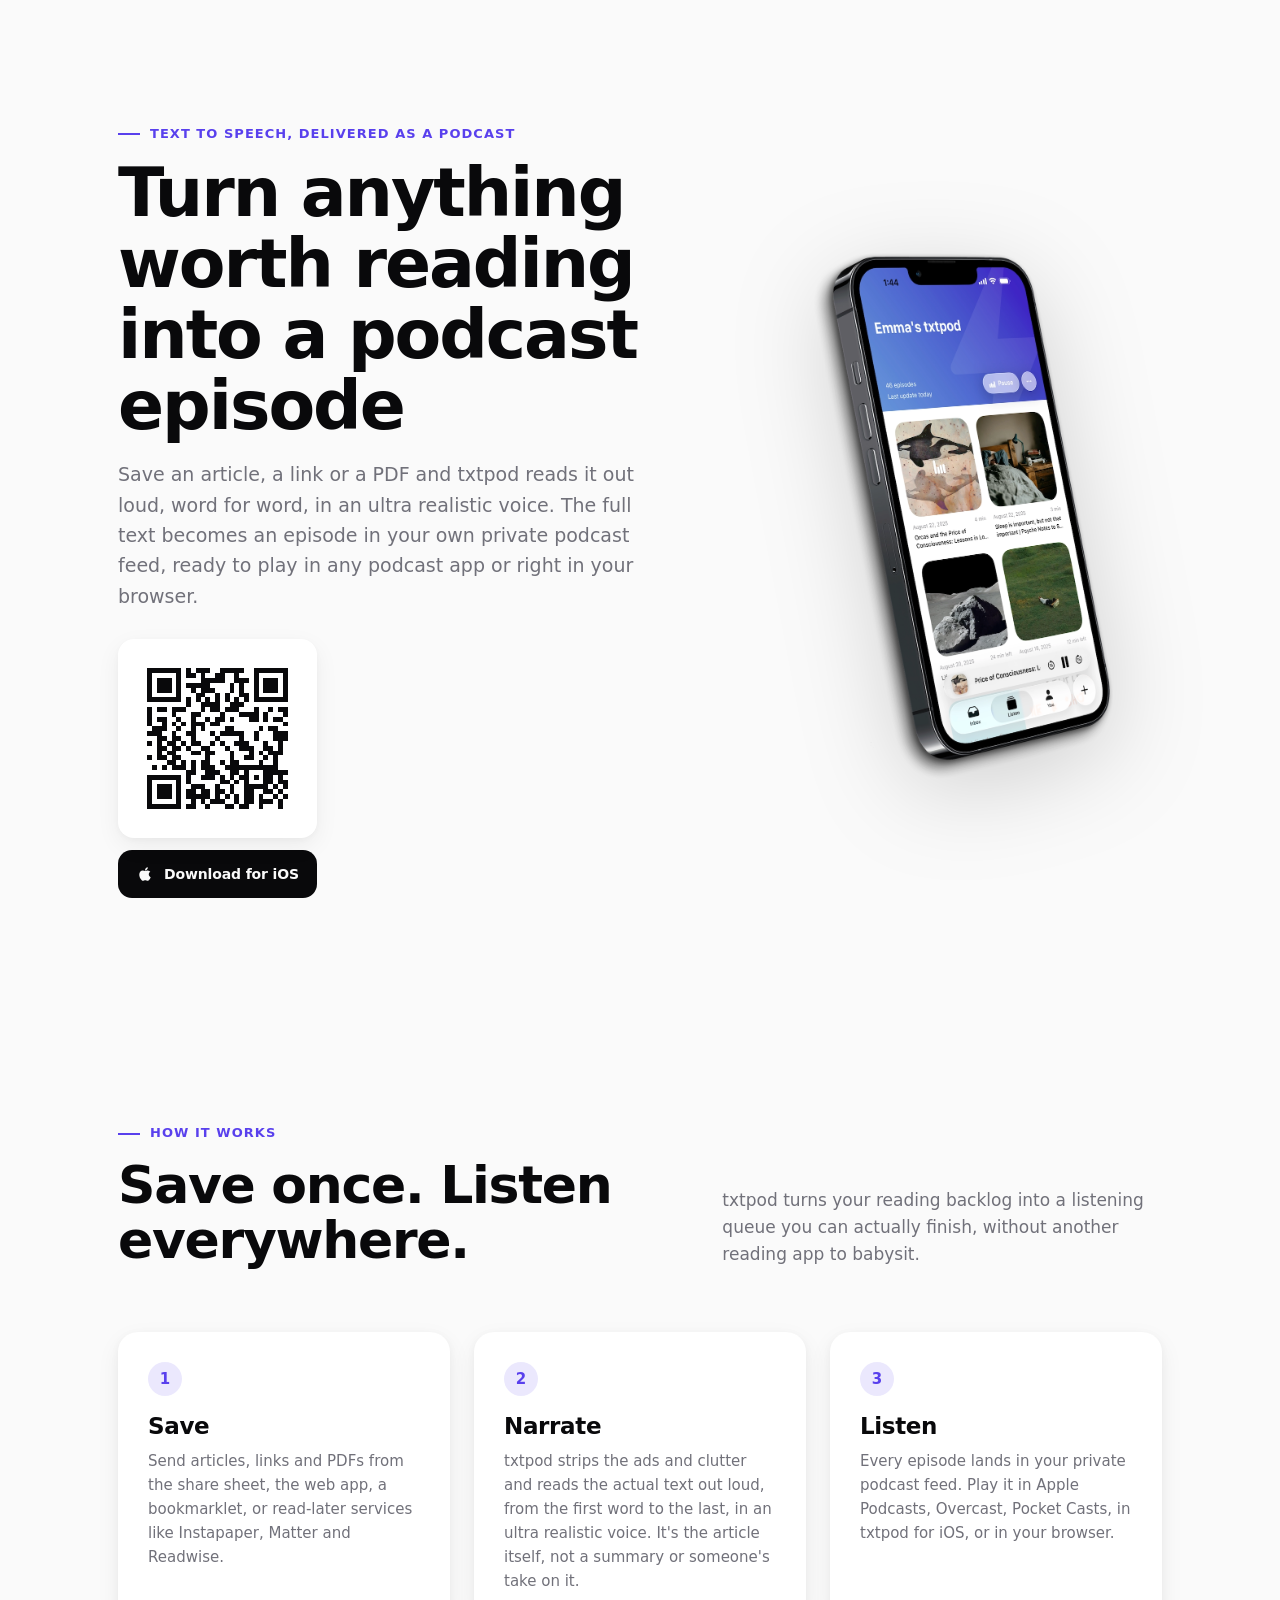
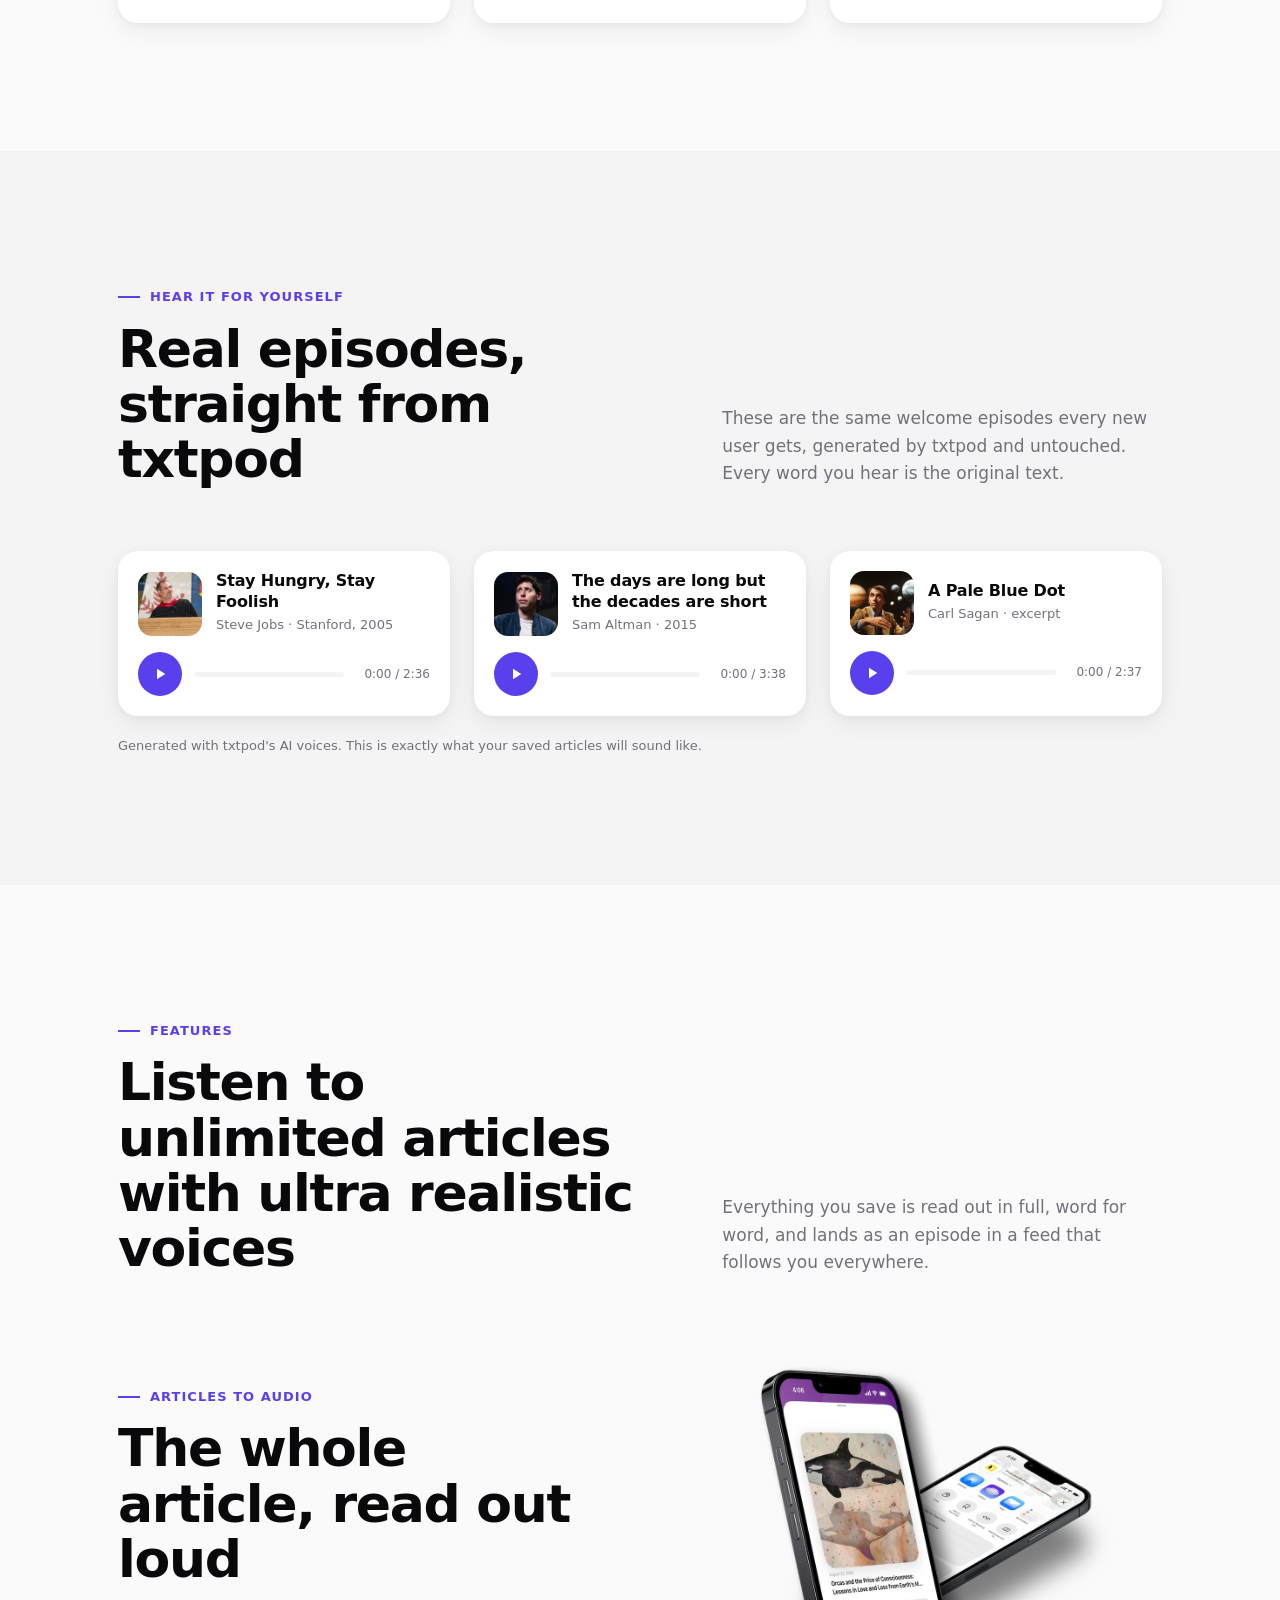
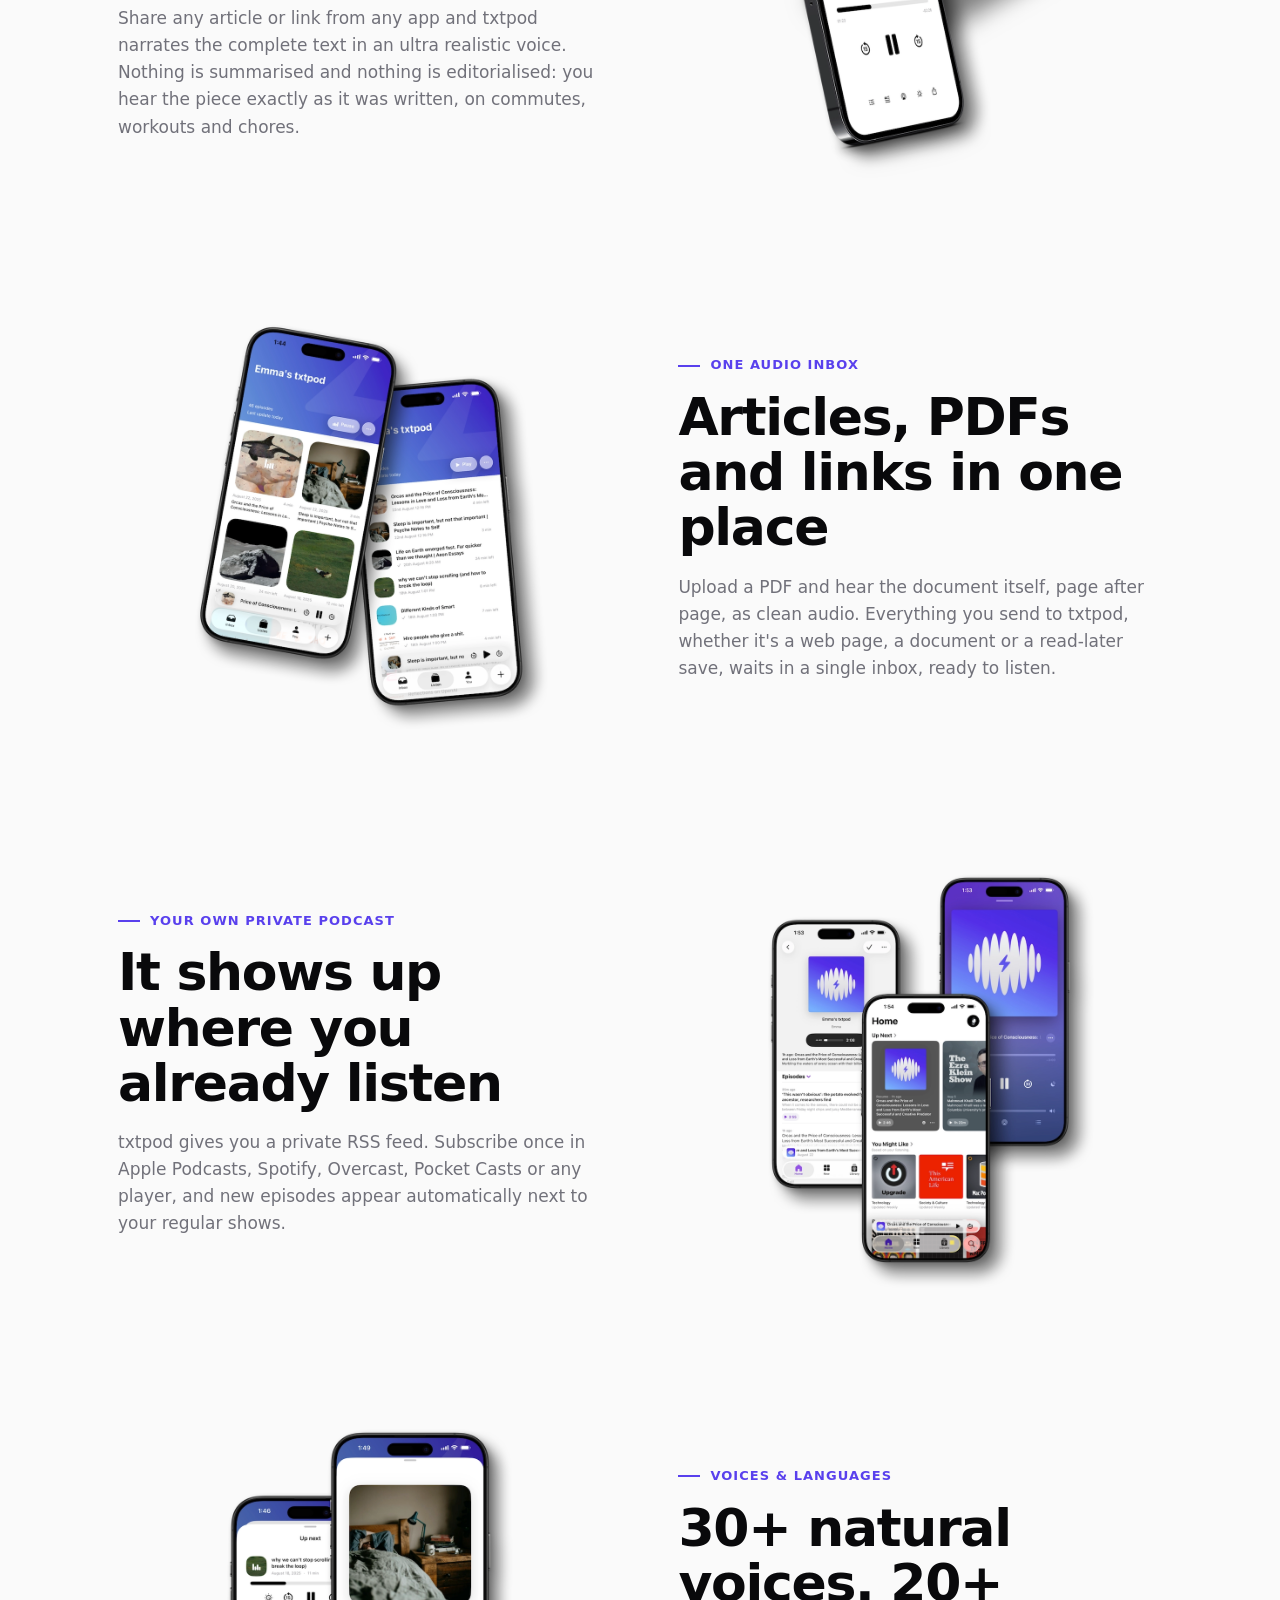
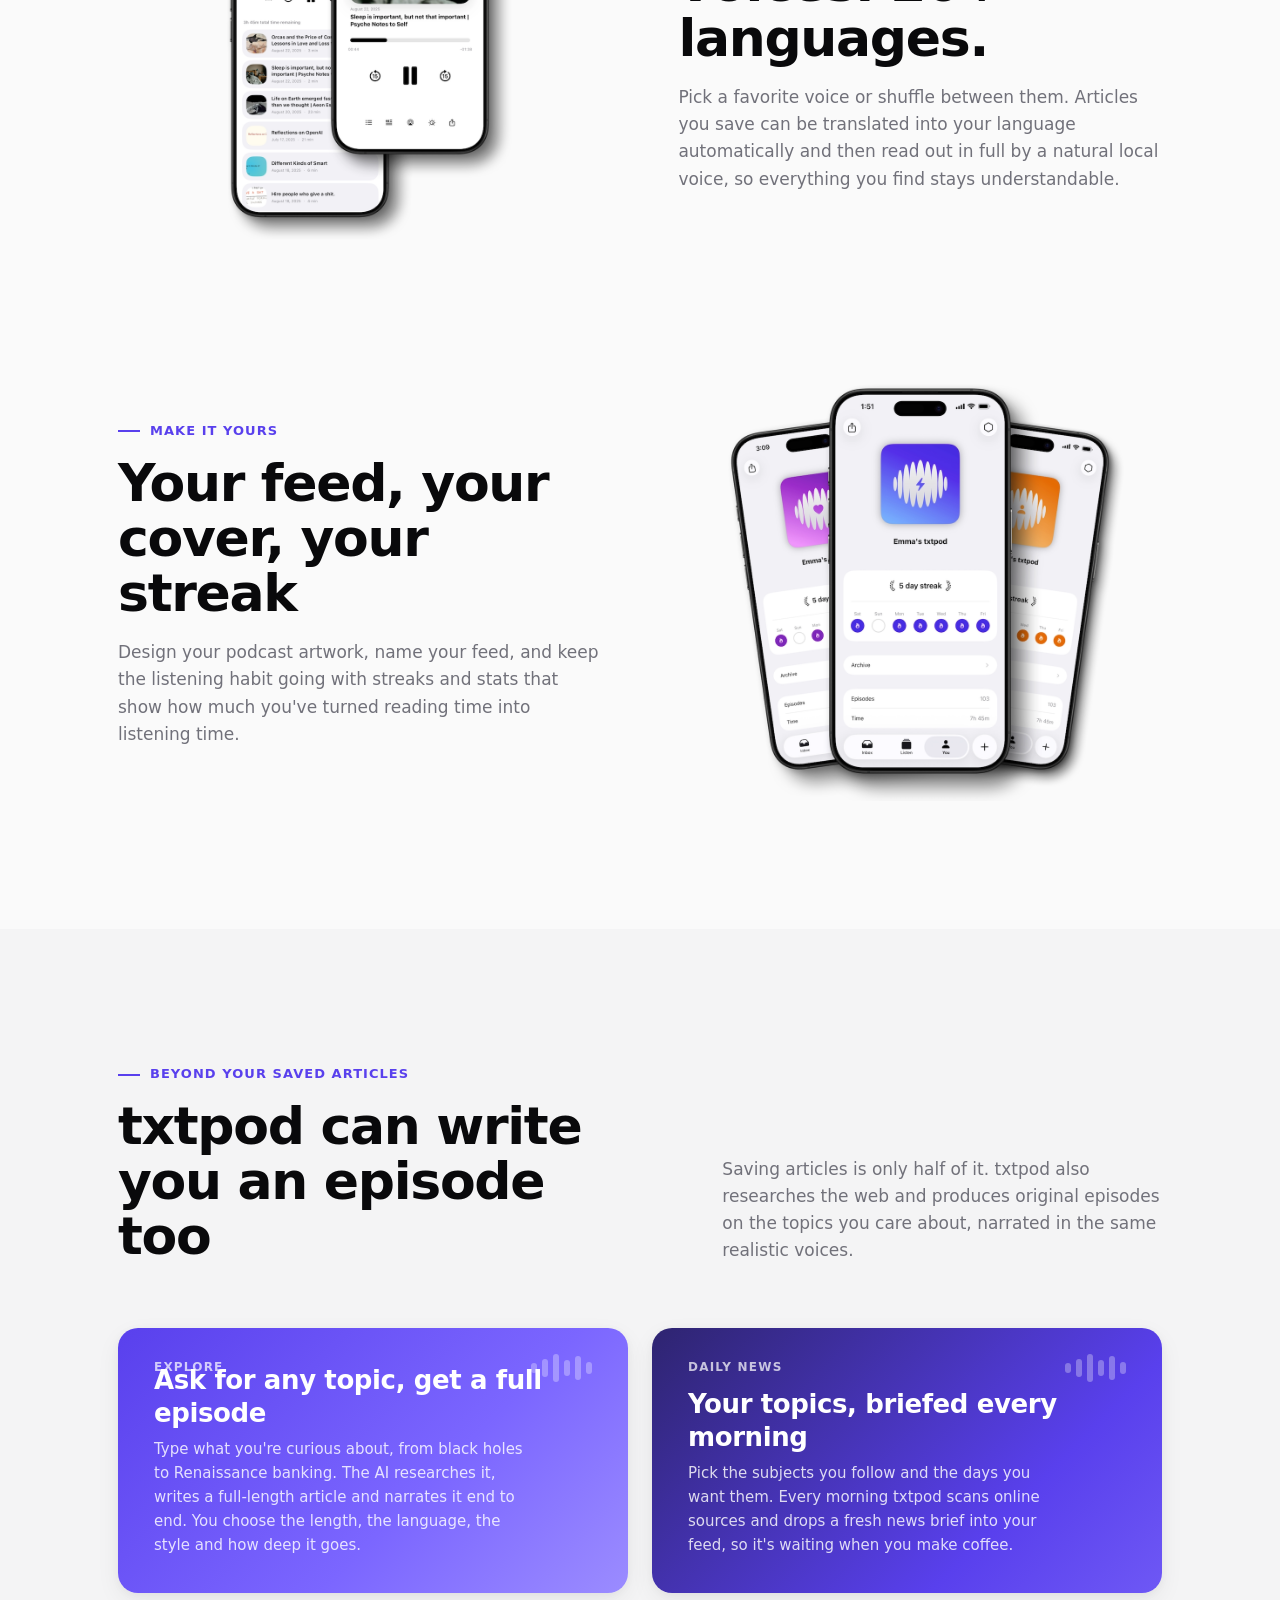
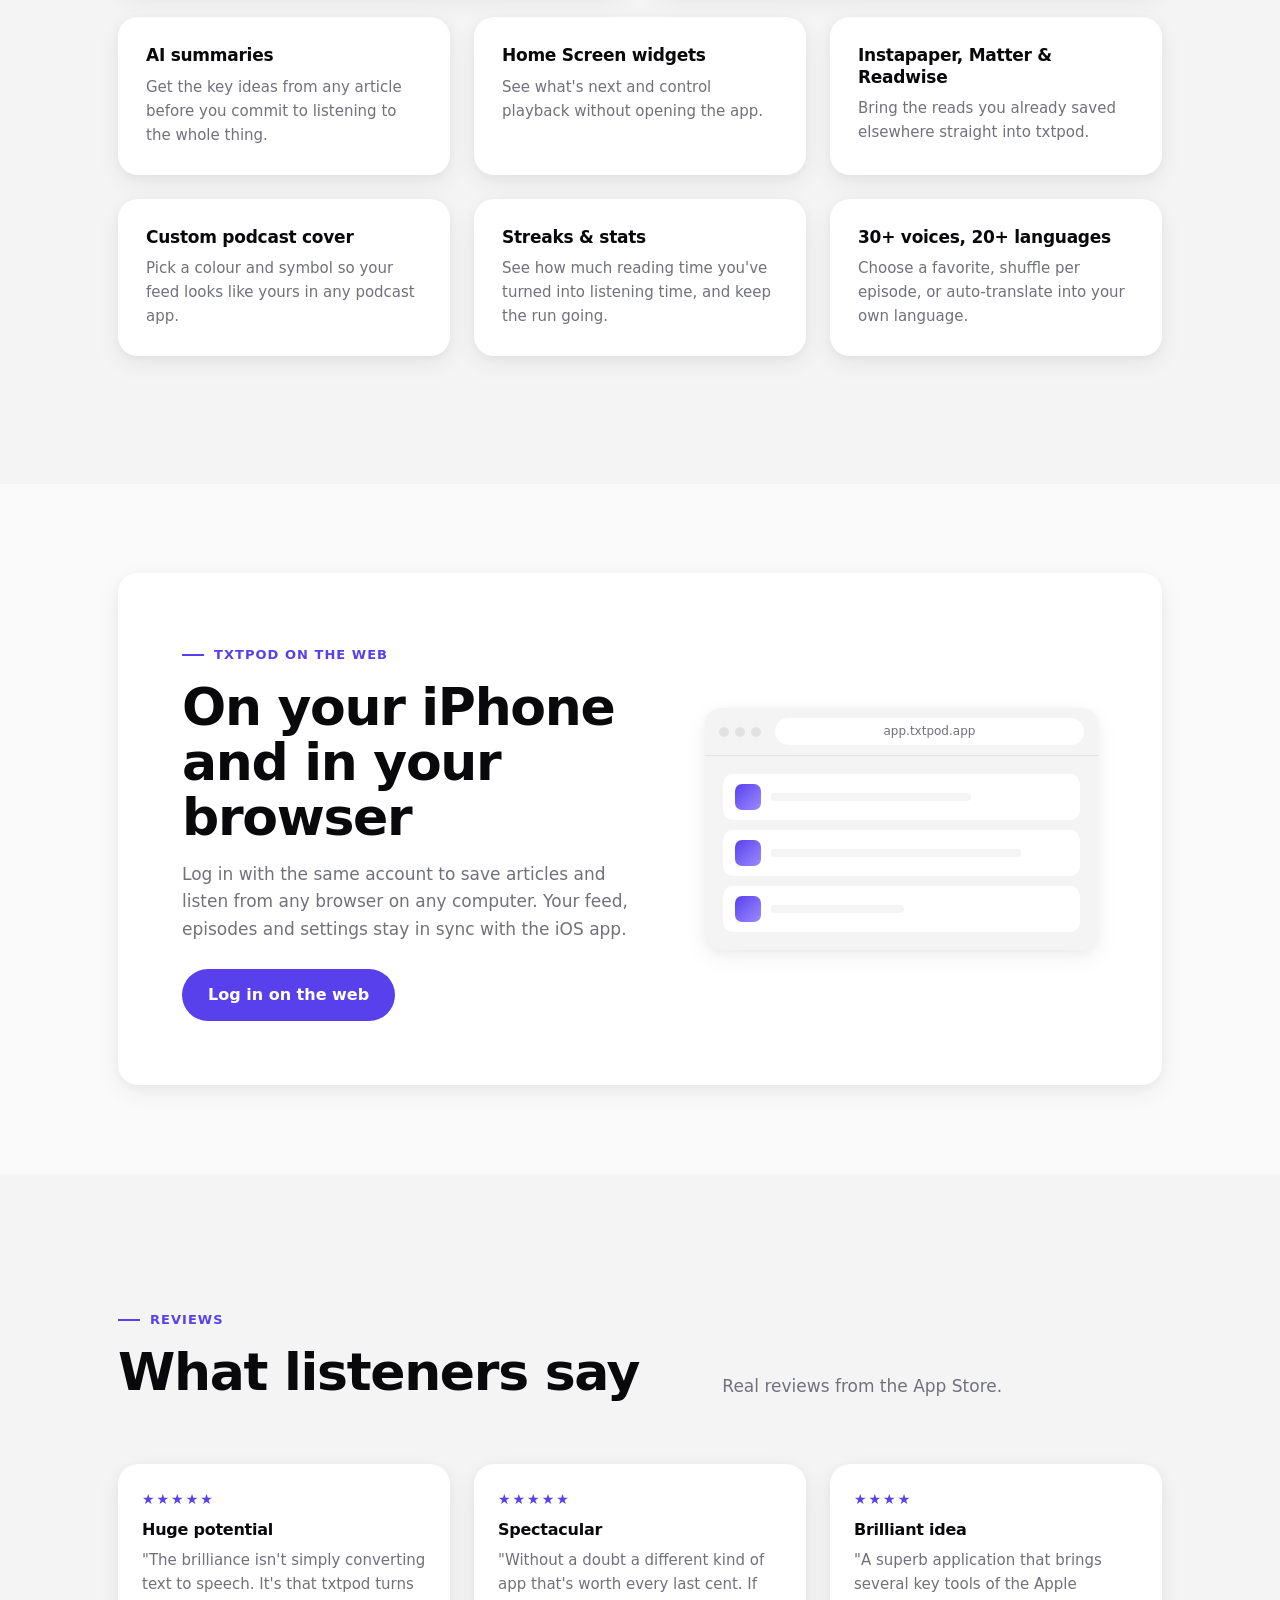
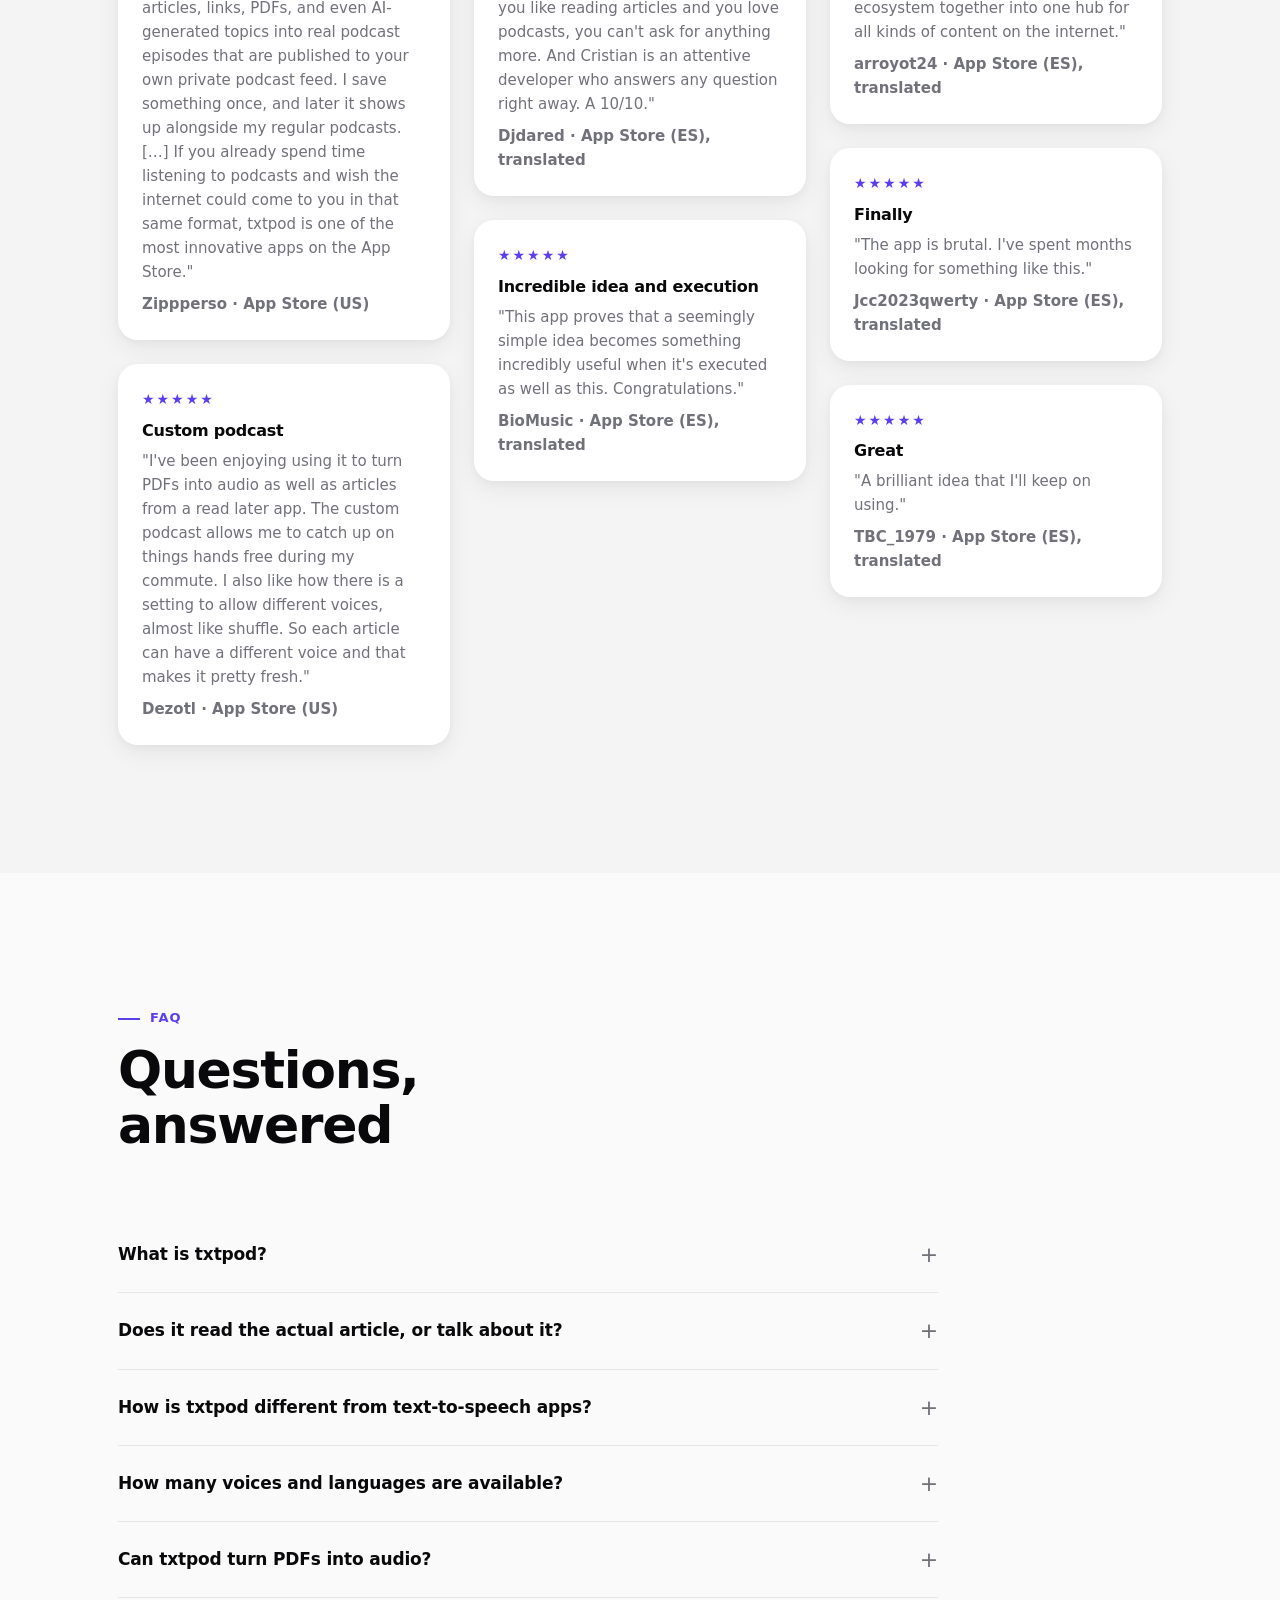
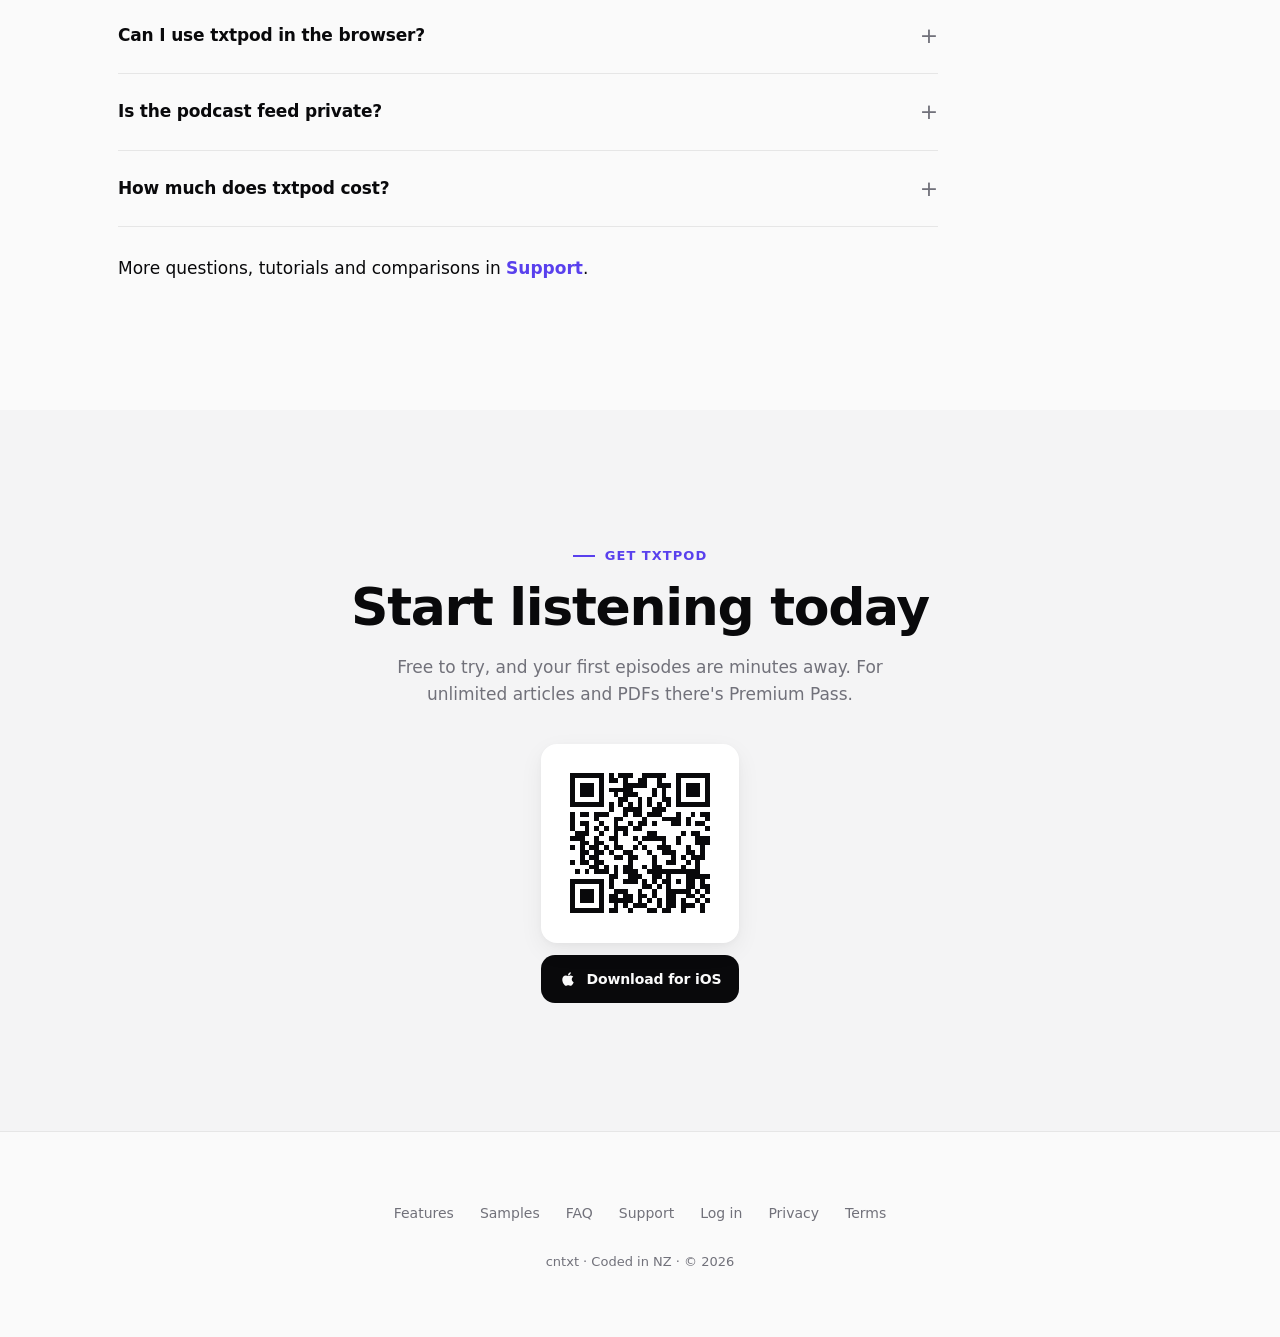
==== commit 679a2bcf: "Clarify that txtpod narrates the source text, and promote the extras Make it explicit throughout tha" ====
--- a/index.html
+++ b/index.html
@@ -4,7 +4,7 @@
     <meta charset="utf-8" />
     <meta name="viewport" content="width=device-width, initial-scale=1, viewport-fit=cover" />
     <title>txtpod - Text to Speech for Articles</title>
-    <meta name="description" content="Turn any article, link or PDF into a podcast episode with ultra realistic AI voices in 20+ languages. Listen in any podcast app, in txtpod for iOS, or right in your browser." />
+    <meta name="description" content="txtpod reads your articles, links and PDFs out loud in ultra realistic voices, word for word, and sends them to your own private podcast feed. Listen in any podcast app, in txtpod for iOS, or right in your browser." />
 
     <!-- Theme/UI colors -->
     <meta name="theme-color" content="#FAFAFA" media="(prefers-color-scheme: light)" />
@@ -18,14 +18,14 @@
 
     <!-- Open Graph / Twitter -->
     <meta property="og:title" content="txtpod - Text to Speech for Articles | Private Podcast Feed" />
-    <meta property="og:description" content="Turn any article, link or PDF into a podcast episode with ultra realistic AI voices. Your own private podcast feed for any player, plus a web app for your browser." />
+    <meta property="og:description" content="txtpod reads your articles, links and PDFs out loud in ultra realistic voices, word for word, into your own private podcast feed. For any player, plus a web app for your browser." />
     <meta property="og:type" content="website" />
     <meta property="og:image" content="images/txtpod-hero.webp" />
     <meta property="og:locale" content="en_US" />
     <meta name="twitter:card" content="summary_large_image" />
     <meta property="og:site_name" content="txtpod" />
     <meta name="twitter:title" content="txtpod - Text to Speech for Articles | Private Podcast Feed" />
-    <meta name="twitter:description" content="Turn any article, link or PDF into a podcast episode with ultra realistic AI voices. Your own private podcast feed for any player, plus a web app for your browser." />
+    <meta name="twitter:description" content="txtpod reads your articles, links and PDFs out loud in ultra realistic voices, word for word, into your own private podcast feed. For any player, plus a web app for your browser." />
     <meta name="twitter:image" content="images/txtpod-hero.webp" />
     <meta name="keywords" content="text to speech,read aloud,text reader,tts reader,voice aloud reader,save articles,instapaper,readwise,matter,omnivore,curio,podcast feed,listen later,convert to audio,article to audio,article to podcast,text to podcast,private rss feed,private podcast,pdf to audio,pdf to podcast,ai podcast generator,daily news podcast,speechify alternative,pocket alternative,naturalreader alternative,instapaper alternative,readwise alternative,matter alternative,personal podcast,listen later app" />
 
@@ -66,13 +66,14 @@
       "@context": "https://schema.org",
       "@type": "FAQPage",
       "mainEntity": [
-        {"@type": "Question", "name": "What is txtpod?", "acceptedAnswer": {"@type": "Answer", "text": "txtpod turns articles, links and PDFs into podcast episodes. Save something once, txtpod extracts clean text and narrates it with ultra realistic AI voices, then delivers each episode to your own private podcast feed so you can listen in any podcast app, in txtpod for iOS, or in your browser."}},
+        {"@type": "Question", "name": "What is txtpod?", "acceptedAnswer": {"@type": "Answer", "text": "txtpod reads your articles, links and PDFs out loud and delivers them as podcast episodes. Save something once and txtpod extracts the clean text, narrates the whole thing in an ultra realistic voice, and drops the episode into your own private podcast feed. You can play it in any podcast app, in txtpod for iOS, or in your browser."}},
+        {"@type": "Question", "name": "Does it read the actual article, or talk about it?", "acceptedAnswer": {"@type": "Answer", "text": "It reads the actual article. txtpod narrates the original text word for word, from the first sentence to the last. There is no host, no commentary and no AI discussion of the piece: the content you hear is the content you saved, just in audio. Summaries are a separate, optional extra if you want the gist first."}},
         {"@type": "Question", "name": "How is txtpod different from text-to-speech apps?", "acceptedAnswer": {"@type": "Answer", "text": "txtpod does not lock you into another player. It creates a private podcast feed, so your narrated articles show up next to your regular shows in Apple Podcasts, Overcast, Pocket Casts or any app that supports RSS."}},
-        {"@type": "Question", "name": "How many voices and languages are available?", "acceptedAnswer": {"@type": "Answer", "text": "There are 30+ natural AI voice styles across 20+ languages, and txtpod can automatically translate saved articles into your preferred language before narrating them with a native-sounding voice."}},
-        {"@type": "Question", "name": "Can txtpod turn PDFs into audio?", "acceptedAnswer": {"@type": "Answer", "text": "Yes. Import any PDF and txtpod converts it into a clean audio episode you can listen to anywhere."}},
+        {"@type": "Question", "name": "How many voices and languages are available?", "acceptedAnswer": {"@type": "Answer", "text": "There are 30+ natural AI voice styles across 20+ languages, and txtpod can automatically translate saved articles into your preferred language before reading them out with a native-sounding voice."}},
+        {"@type": "Question", "name": "Can txtpod turn PDFs into audio?", "acceptedAnswer": {"@type": "Answer", "text": "Yes. Import any PDF and txtpod reads the document itself, giving you clean audio you can listen to anywhere."}},
         {"@type": "Question", "name": "Can I use txtpod in the browser?", "acceptedAnswer": {"@type": "Answer", "text": "Yes. Log in to the txtpod web app with the same account as the iOS app to save articles and listen from any browser on any computer."}},
         {"@type": "Question", "name": "Is the podcast feed private?", "acceptedAnswer": {"@type": "Answer", "text": "Yes. Each account gets a private RSS feed intended only for your personal use in your podcast app."}},
-        {"@type": "Question", "name": "What's free and what's Premium?", "acceptedAnswer": {"@type": "Answer", "text": "The free tier includes 3 article conversions, 3 translations and 3 PDF conversions. Premium Pass unlocks unlimited conversions plus Explore episodes, daily news briefs, AI summaries, widgets and read-later integrations."}}
+        {"@type": "Question", "name": "How much does txtpod cost?", "acceptedAnswer": {"@type": "Answer", "text": "txtpod is free to try. For unlimited articles and PDFs there's Premium Pass, which you can get in the iOS app and cancel anytime."}}
       ]
     }
     </script>
@@ -86,7 +87,7 @@
       "applicationCategory": "MultimediaApplication",
       "operatingSystem": "iOS, Web",
       "url": "https://txtpod.app/",
-      "description": "Turn any article, link or PDF into a podcast episode with ultra realistic AI narration in 20+ languages. Delivered to your private podcast feed for listening in any podcast app or in the browser.",
+      "description": "txtpod reads your articles, links and PDFs out loud word for word with ultra realistic AI narration in 20+ languages, and delivers each one to your private podcast feed for listening in any podcast app or in the browser.",
       "inLanguage": "en"
     }
     </script>
@@ -116,7 +117,7 @@
       "tool": ["txtpod"],
       "step": [
         {"@type": "HowToStep", "name": "Save the link", "text": "Use the share extension, paste a URL, or import a PDF into txtpod."},
-        {"@type": "HowToStep", "name": "Choose a voice", "text": "Select from 30+ natural styles in 20+ languages."},
+        {"@type": "HowToStep", "name": "Choose a voice", "text": "Select from 30+ natural styles in 20+ languages. txtpod reads the full text out loud in that voice."},
         {"@type": "HowToStep", "name": "Subscribe to your feed", "text": "Copy your private RSS feed and add it to Apple Podcasts, Overcast, or Pocket Casts."},
         {"@type": "HowToStep", "name": "Listen anywhere", "text": "New episodes appear automatically in your podcast app, in txtpod, or in your browser."}
       ]
@@ -150,9 +151,9 @@
         <div>
           <span class="eyebrow">Text to speech, delivered as a podcast</span>
           <h1>Turn anything worth reading into a podcast episode</h1>
-          <p class="hero-sub">Save articles, links and PDFs. txtpod narrates them with ultra realistic AI voices and delivers every episode to your own private podcast feed — listen in any podcast app, or right in your browser.</p>
+          <p class="hero-sub">Save an article, a link or a PDF and txtpod reads it out loud, word for word, in an ultra realistic voice. The full text becomes an episode in your own private podcast feed, ready to play in any podcast app or right in your browser.</p>
           <div class="hero-download-group">
-            <div class="qr-flip" id="hero-qr" tabindex="0" role="button" aria-label="QR code — tap for instructions">
+            <div class="qr-flip" id="hero-qr" tabindex="0" role="button" aria-label="QR code, tap for instructions">
               <div class="qr-inner">
                 <div class="qr-face qr-face-front"><div class="qr-mask"></div></div>
                 <div class="qr-face qr-face-back"><p>Scan with your camera to get txtpod on the App&nbsp;Store. Or search <strong>"txtpod"</strong>.</p></div>
@@ -179,7 +180,7 @@
               <span class="eyebrow">How it works</span>
               <h2 id="how-title">Save once. Listen everywhere.</h2>
             </div>
-            <p>txtpod turns your reading backlog into a listening queue you can actually finish — no new reading app to babysit.</p>
+            <p>txtpod turns your reading backlog into a listening queue you can actually finish, without another reading app to babysit.</p>
           </div>
           <div class="steps-grid">
             <article class="step-card reveal">
@@ -189,8 +190,8 @@
             </article>
             <article class="step-card reveal">
               <span class="step-num">2</span>
-              <h3>Convert</h3>
-              <p>AI cleans the text, optionally translates it into your language, and narrates it with natural HiFi voices — so long reads feel like real podcast episodes.</p>
+              <h3>Narrate</h3>
+              <p>txtpod strips the ads and clutter and reads the actual text out loud, from the first word to the last, in an ultra realistic voice. It's the article itself, not a summary or someone's take on it.</p>
             </article>
             <article class="step-card reveal">
               <span class="step-num">3</span>
@@ -209,7 +210,7 @@
               <span class="eyebrow">Hear it for yourself</span>
               <h2 id="samples-title">Real episodes, straight from txtpod</h2>
             </div>
-            <p>These are the same welcome episodes every new user gets — generated by txtpod and untouched.</p>
+            <p>These are the same welcome episodes every new user gets, generated by txtpod and untouched. Every word you hear is the original text.</p>
           </div>
           <div class="samples-grid">
             <article class="sample-card reveal">
@@ -273,7 +274,7 @@
               <audio preload="none" src="audio/sample-sagan.m4a"></audio>
             </article>
           </div>
-          <p class="samples-note">Generated with txtpod's AI voices — exactly what your saved articles will sound like.</p>
+          <p class="samples-note">Generated with txtpod's AI voices. This is exactly what your saved articles will sound like.</p>
         </div>
       </section>
 
@@ -285,15 +286,15 @@
               <span class="eyebrow">Features</span>
               <h2 id="features-title">Listen to unlimited articles with ultra realistic voices</h2>
             </div>
-            <p>Everything you save becomes a clean, natural-sounding episode in a feed that follows you everywhere.</p>
+            <p>Everything you save is read out in full, word for word, and lands as an episode in a feed that follows you everywhere.</p>
           </div>
 
           <div class="feature-rows">
             <article class="feature-row reveal">
               <div class="feature-copy">
                 <span class="eyebrow">Articles to audio</span>
-                <h2>Save from anywhere, listen on the go</h2>
-                <p>Share any article or link from any app and txtpod converts it into immersive audio, curated in your personal podcast feed. Your reading backlog becomes a queue you can finish on commutes, workouts and chores.</p>
+                <h2>The whole article, read out loud</h2>
+                <p>Share any article or link from any app and txtpod narrates the complete text in an ultra realistic voice. Nothing is summarised and nothing is editorialised: you hear the piece exactly as it was written, on commutes, workouts and chores.</p>
               </div>
               <div class="feature-media"><img src="images/txtpod-feature-2.webp" alt="Saving an article with the iOS share sheet and playing it in txtpod" loading="lazy" /></div>
             </article>
@@ -302,7 +303,7 @@
               <div class="feature-copy">
                 <span class="eyebrow">One audio inbox</span>
                 <h2>Articles, PDFs and links in one place</h2>
-                <p>Upload a PDF and get a seamless audio version you can listen to anywhere. Everything you send to txtpod — pages, documents, read-later saves — is kept ready for listening in a single inbox.</p>
+                <p>Upload a PDF and hear the document itself, page after page, as clean audio. Everything you send to txtpod, whether it's a web page, a document or a read-later save, waits in a single inbox, ready to listen.</p>
               </div>
               <div class="feature-media"><img src="images/txtpod-feature-1.webp" alt="txtpod inbox and episode list with saved articles" loading="lazy" /></div>
             </article>
@@ -311,7 +312,7 @@
               <div class="feature-copy">
                 <span class="eyebrow">Your own private podcast</span>
                 <h2>It shows up where you already listen</h2>
-                <p>txtpod gives you a private RSS feed. Subscribe once in Apple Podcasts, Spotify, Overcast, Pocket Casts or any player — new episodes appear automatically next to your regular shows.</p>
+                <p>txtpod gives you a private RSS feed. Subscribe once in Apple Podcasts, Spotify, Overcast, Pocket Casts or any player, and new episodes appear automatically next to your regular shows.</p>
               </div>
               <div class="feature-media"><img src="images/txtpod-feature-3.webp" alt="A personal txtpod feed subscribed in Apple Podcasts" loading="lazy" /></div>
             </article>
@@ -320,7 +321,7 @@
               <div class="feature-copy">
                 <span class="eyebrow">Voices &amp; languages</span>
                 <h2>30+ natural voices. 20+ languages.</h2>
-                <p>Pick a favorite voice or shuffle between them. Articles you save can be automatically translated into your language and narrated with a natural local voice — so everything you find stays understandable.</p>
+                <p>Pick a favorite voice or shuffle between them. Articles you save can be translated into your language automatically and then read out in full by a natural local voice, so everything you find stays understandable.</p>
               </div>
               <div class="feature-media"><img src="images/txtpod-feature-4.webp" alt="txtpod player and up-next queue" loading="lazy" /></div>
             </article>
@@ -335,28 +336,60 @@
             </article>
           </div>
 
-          <!-- Explore + Daily news -->
-          <div class="generate-grid" style="margin-top: clamp(64px, 9vw, 120px);">
+        </div>
+      </section>
+
+      <!-- Explore + Daily news: episodes txtpod creates for you -->
+      <section class="section section-muted" id="generate" aria-labelledby="generate-title">
+        <div class="container">
+          <div class="section-head reveal">
+            <div>
+              <span class="eyebrow">Beyond your saved articles</span>
+              <h2 id="generate-title">txtpod can write you an episode too</h2>
+            </div>
+            <p>Saving articles is only half of it. txtpod also researches the web and produces original episodes on the topics you care about, narrated in the same realistic voices.</p>
+          </div>
+
+          <div class="generate-grid">
             <article class="generate-card reveal">
               <span class="generate-kicker">Explore</span>
               <div class="generate-bars" aria-hidden="true"><span></span><span></span><span></span><span></span><span></span><span></span></div>
-              <h3>Generate an episode about anything</h3>
-              <p>Ask about any topic and let the AI research, write, and narrate a full-length podcast episode for you — in your preferred style, complexity and length.</p>
+              <h3>Ask for any topic, get a full episode</h3>
+              <p>Type what you're curious about, from black holes to Renaissance banking. The AI researches it, writes a full-length article and narrates it end to end. You choose the length, the language, the style and how deep it goes.</p>
             </article>
             <article class="generate-card is-alt reveal">
               <span class="generate-kicker">Daily news</span>
               <div class="generate-bars" aria-hidden="true"><span></span><span></span><span></span><span></span><span></span><span></span></div>
               <h3>Your topics, briefed every morning</h3>
-              <p>Pick your favorite topics and receive an automatically generated daily podcast with the latest stories from online sources.</p>
-            </article>
-          </div>
-
-          <div class="chip-strip reveal">
-            <span class="chip">AI summaries</span>
-            <span class="chip">Home Screen widgets</span>
-            <span class="chip">Instapaper, Matter &amp; Readwise</span>
-            <span class="chip">Custom podcast cover</span>
-            <span class="chip">Streaks &amp; stats</span>
+              <p>Pick the subjects you follow and the days you want them. Every morning txtpod scans online sources and drops a fresh news brief into your feed, so it's waiting when you make coffee.</p>
+            </article>
+          </div>
+
+          <div class="extras-grid">
+            <article class="extra-card reveal">
+              <h3>AI summaries</h3>
+              <p>Get the key ideas from any article before you commit to listening to the whole thing.</p>
+            </article>
+            <article class="extra-card reveal">
+              <h3>Home Screen widgets</h3>
+              <p>See what's next and control playback without opening the app.</p>
+            </article>
+            <article class="extra-card reveal">
+              <h3>Instapaper, Matter &amp; Readwise</h3>
+              <p>Bring the reads you already saved elsewhere straight into txtpod.</p>
+            </article>
+            <article class="extra-card reveal">
+              <h3>Custom podcast cover</h3>
+              <p>Pick a colour and symbol so your feed looks like yours in any podcast app.</p>
+            </article>
+            <article class="extra-card reveal">
+              <h3>Streaks &amp; stats</h3>
+              <p>See how much reading time you've turned into listening time, and keep the run going.</p>
+            </article>
+            <article class="extra-card reveal">
+              <h3>30+ voices, 20+ languages</h3>
+              <p>Choose a favorite, shuffle per episode, or auto-translate into your own language.</p>
+            </article>
           </div>
         </div>
       </section>
@@ -366,8 +399,8 @@
         <div class="container">
           <div class="web-card reveal">
             <div>
-              <span class="eyebrow">New · txtpod on the web</span>
-              <h2 id="web-title">Not just an iOS app anymore</h2>
+              <span class="eyebrow">txtpod on the web</span>
+              <h2 id="web-title">On your iPhone and in your browser</h2>
               <p>Log in with the same account to save articles and listen from any browser on any computer. Your feed, episodes and settings stay in sync with the iOS app.</p>
               <div class="web-cta">
                 <!-- Swap to https://app.txtpod.app once the custom domain is live -->
@@ -409,7 +442,7 @@
             <article class="review-card reveal">
               <div class="review-stars" aria-label="5 out of 5 stars">★★★★★</div>
               <h3>Custom podcast</h3>
-              <p>"I've been enjoying using it to turn PDFs into audio as well as articles from a read later app. The custom podcast allows me to catch up on things hands free during my commute. I also like how there is a setting to allow different voices, almost like shuffle — each article can have a different voice and that makes it pretty fresh."</p>
+              <p>"I've been enjoying using it to turn PDFs into audio as well as articles from a read later app. The custom podcast allows me to catch up on things hands free during my commute. I also like how there is a setting to allow different voices, almost like shuffle. So each article can have a different voice and that makes it pretty fresh."</p>
               <p class="review-author">Dezotl · App Store (US)</p>
             </article>
             <article class="review-card reveal">
@@ -433,11 +466,16 @@
             <article class="review-card reveal">
               <div class="review-stars" aria-label="5 out of 5 stars">★★★★★</div>
               <h3>Finally</h3>
-              <p>"The app is brutal — I've spent months looking for something like this."</p>
+              <p>"The app is brutal. I've spent months looking for something like this."</p>
               <p class="review-author">Jcc2023qwerty · App Store (ES), translated</p>
             </article>
-          </div>
-          <p class="reviews-note">Quotes from public App Store reviews; some translated from Spanish.</p>
+            <article class="review-card reveal">
+              <div class="review-stars" aria-label="5 out of 5 stars">★★★★★</div>
+              <h3>Great</h3>
+              <p>"A brilliant idea that I'll keep on using."</p>
+              <p class="review-author">TBC_1979 · App Store (ES), translated</p>
+            </article>
+          </div>
         </div>
       </section>
 
@@ -453,7 +491,11 @@
           <div class="faq-list reveal">
             <details class="faq-item">
               <summary>What is txtpod?</summary>
-              <p class="faq-answer">txtpod turns articles, links and PDFs into podcast episodes. Save something once, txtpod extracts clean text and narrates it with ultra realistic AI voices, then delivers each episode to your own private podcast feed so you can listen in any podcast app, in txtpod for iOS, or in your browser.</p>
+              <p class="faq-answer">txtpod reads your articles, links and PDFs out loud and delivers them as podcast episodes. Save something once and txtpod extracts the clean text, narrates the whole thing in an ultra realistic voice, and drops the episode into your own private podcast feed. You can play it in any podcast app, in txtpod for iOS, or in your browser.</p>
+            </details>
+            <details class="faq-item">
+              <summary>Does it read the actual article, or talk about it?</summary>
+              <p class="faq-answer">It reads the actual article. txtpod narrates the original text word for word, from the first sentence to the last. There is no host, no commentary and no AI discussion of the piece: the content you hear is the content you saved, just in audio. (Summaries are a separate, optional extra if you want the gist first.)</p>
             </details>
             <details class="faq-item">
               <summary>How is txtpod different from text-to-speech apps?</summary>
@@ -461,11 +503,11 @@
             </details>
             <details class="faq-item">
               <summary>How many voices and languages are available?</summary>
-              <p class="faq-answer">There are 30+ natural AI voice styles across 20+ languages, and txtpod can automatically translate saved articles into your preferred language before narrating them with a native-sounding voice.</p>
+              <p class="faq-answer">There are 30+ natural AI voice styles across 20+ languages, and txtpod can automatically translate saved articles into your preferred language before reading them out with a native-sounding voice.</p>
             </details>
             <details class="faq-item">
               <summary>Can txtpod turn PDFs into audio?</summary>
-              <p class="faq-answer">Yes. Import any PDF and txtpod converts it into a clean audio episode you can listen to anywhere.</p>
+              <p class="faq-answer">Yes. Import any PDF and txtpod reads the document itself, giving you clean audio you can listen to anywhere.</p>
             </details>
             <details class="faq-item">
               <summary>Can I use txtpod in the browser?</summary>
@@ -476,8 +518,8 @@
               <p class="faq-answer">Yes. Each account gets a private RSS feed intended only for your personal use in your podcast app.</p>
             </details>
             <details class="faq-item">
-              <summary>What's free and what's Premium?</summary>
-              <p class="faq-answer">The free tier includes 3 article conversions, 3 translations and 3 PDF conversions. Premium Pass unlocks unlimited conversions plus Explore episodes, daily news briefs, AI summaries, widgets and read-later integrations.</p>
+              <summary>How much does txtpod cost?</summary>
+              <p class="faq-answer">txtpod is free to try. For unlimited articles and PDFs there's Premium Pass, which you can get in the iOS app and cancel anytime.</p>
             </details>
           </div>
           <p class="faq-more">More questions, tutorials and comparisons in <a href="/support/">Support</a>.</p>
@@ -489,9 +531,9 @@
         <div class="container reveal">
           <span class="eyebrow">Get txtpod</span>
           <h2 id="download-title">Start listening today</h2>
-          <p>Free to try — your first episodes are minutes away. Premium unlocks unlimited audio, Explore and daily news.</p>
+          <p>Free to try, and your first episodes are minutes away. For unlimited articles and PDFs there's Premium Pass.</p>
           <div class="download-group">
-            <div class="qr-flip" id="cta-qr" tabindex="0" role="button" aria-label="QR code — tap for instructions">
+            <div class="qr-flip" id="cta-qr" tabindex="0" role="button" aria-label="QR code, tap for instructions">
               <div class="qr-inner">
                 <div class="qr-face qr-face-front"><div class="qr-mask"></div></div>
                 <div class="qr-face qr-face-back"><p>Scan with your camera to get txtpod on the App&nbsp;Store. Or search <strong>"txtpod"</strong>.</p></div>
--- a/style.css
+++ b/style.css
@@ -586,15 +586,16 @@
   color: rgba(255, 255, 255, 0.72);
 }
 
-/* Decorative sound bars in the generate cards */
+/* Decorative sound bars, kept on the kicker line so copy never runs into them */
 .generate-bars {
   position: absolute;
-  top: clamp(48px, 6vw, 64px);
+  top: clamp(18px, 2.6vw, 26px);
   right: clamp(24px, 3.4vw, 36px);
   display: flex;
-  align-items: flex-end;
+  align-items: center;
   gap: 5px;
-  opacity: 0.35;
+  height: 28px;
+  opacity: 0.3;
 }
 
 .generate-bars span {
@@ -603,21 +604,35 @@
   background: #fff;
 }
 
-.generate-bars span:nth-child(1) { height: 18px; }
-.generate-bars span:nth-child(2) { height: 34px; }
-.generate-bars span:nth-child(3) { height: 52px; }
-.generate-bars span:nth-child(4) { height: 30px; }
-.generate-bars span:nth-child(5) { height: 44px; }
-.generate-bars span:nth-child(6) { height: 22px; }
-
-/* ---------- Pro chips ---------- */
-
-.chip-strip {
-  display: flex;
-  flex-wrap: wrap;
-  gap: 10px;
-  margin-top: clamp(40px, 6vw, 64px);
-}
+.generate-bars span:nth-child(1) { height: 10px; }
+.generate-bars span:nth-child(2) { height: 18px; }
+.generate-bars span:nth-child(3) { height: 28px; }
+.generate-bars span:nth-child(4) { height: 16px; }
+.generate-bars span:nth-child(5) { height: 24px; }
+.generate-bars span:nth-child(6) { height: 12px; }
+
+/* ---------- Extra feature cards ---------- */
+
+.extras-grid {
+  display: grid;
+  gap: clamp(16px, 2vw, 24px);
+  margin-top: clamp(16px, 2vw, 24px);
+}
+
+@media (min-width: 640px) { .extras-grid { grid-template-columns: repeat(2, 1fr); } }
+@media (min-width: 960px) { .extras-grid { grid-template-columns: repeat(3, 1fr); } }
+
+.extra-card {
+  background: var(--bg-surface);
+  border-radius: var(--radius-card);
+  box-shadow: var(--shadow-sm);
+  padding: clamp(20px, 2.6vw, 28px);
+}
+
+.extra-card h3 { font-size: 17px; }
+.extra-card p { color: var(--text-secondary); font-size: 15px; margin-top: 8px; }
+
+/* ---------- Chips ---------- */
 
 .chip {
   display: inline-flex;
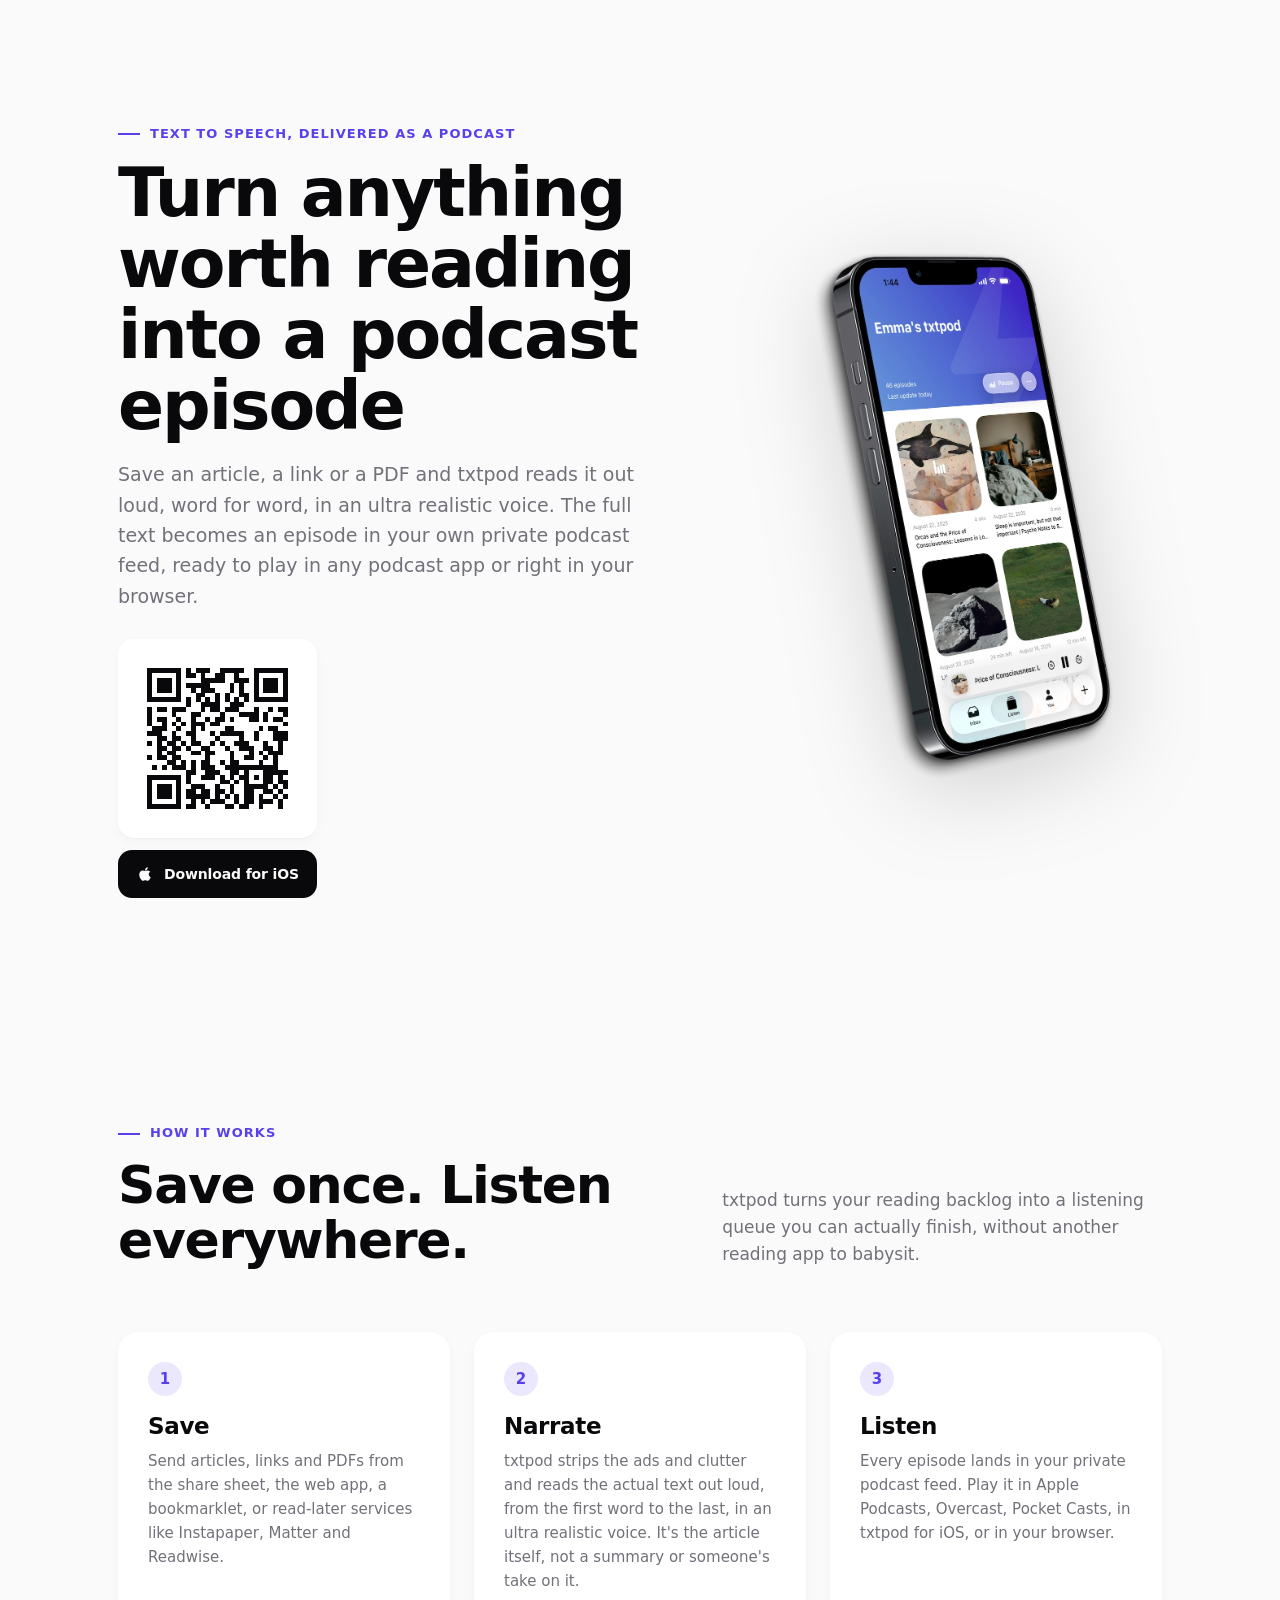
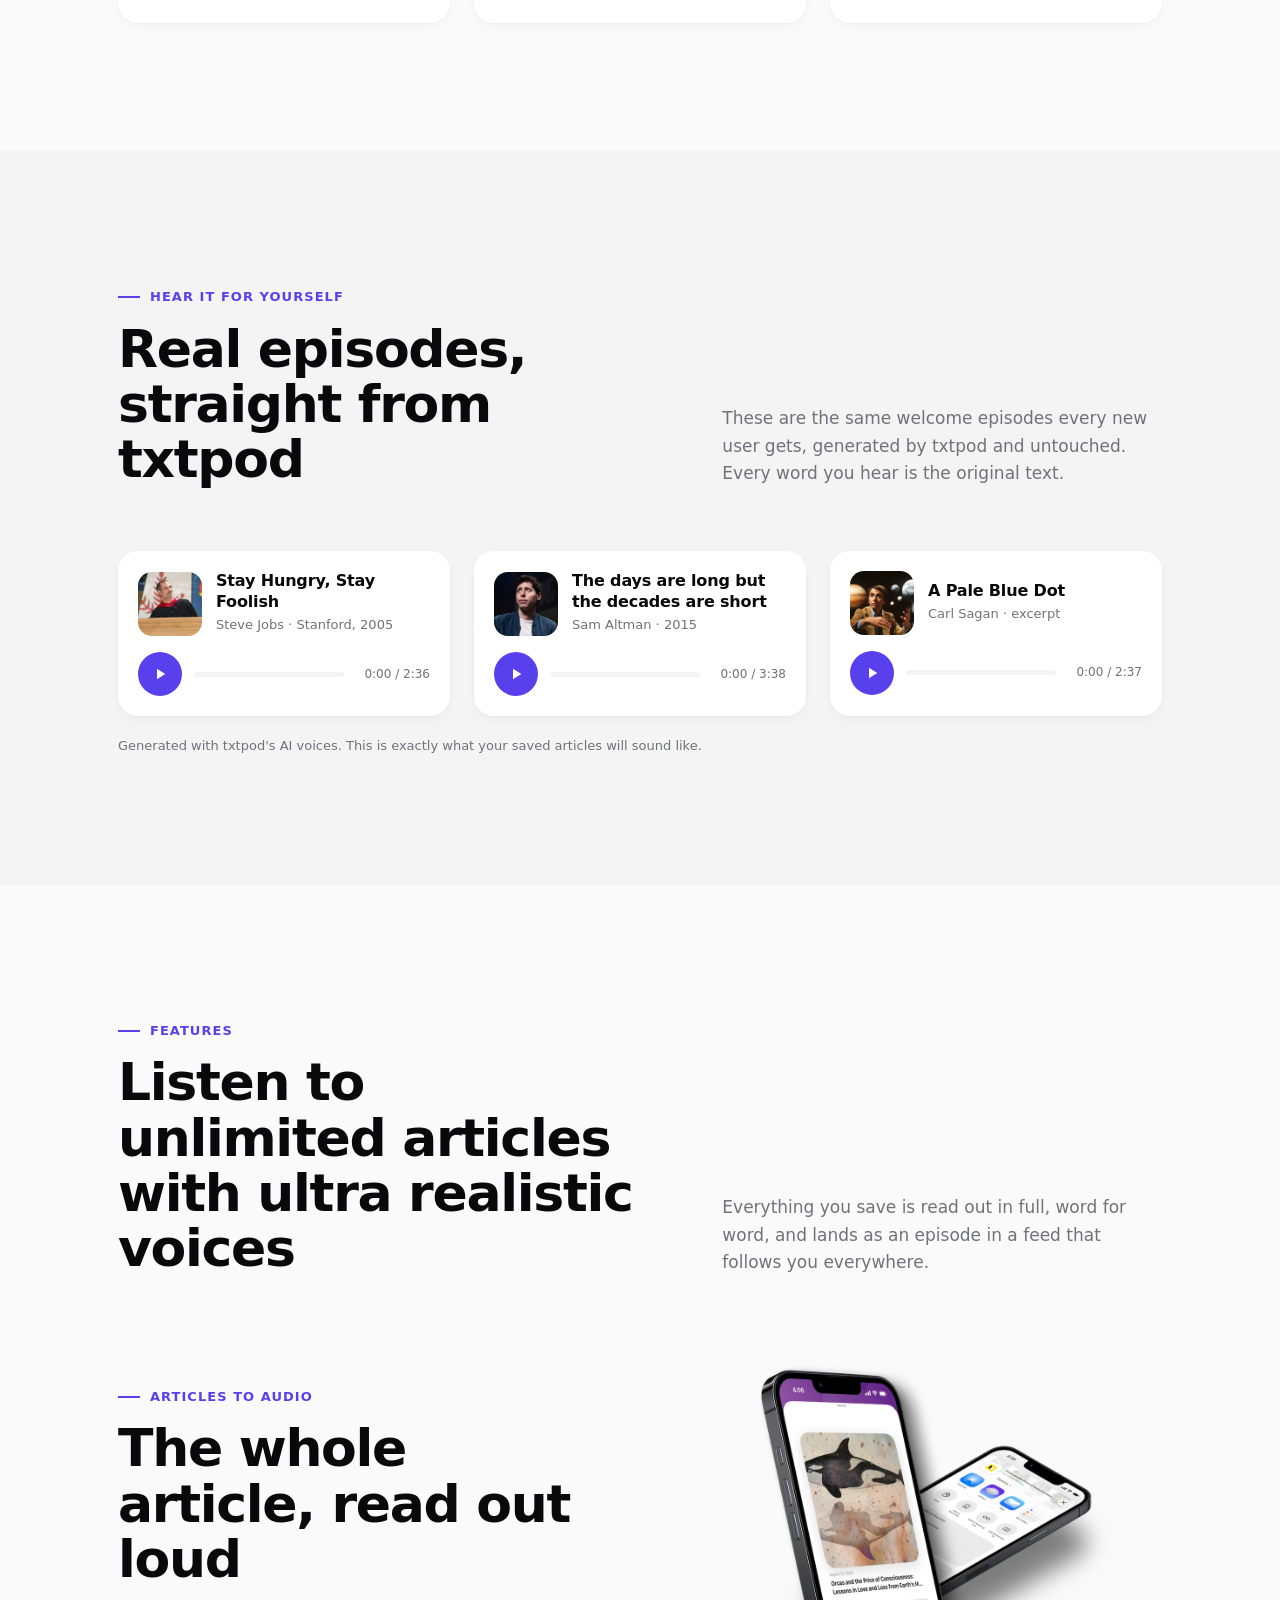
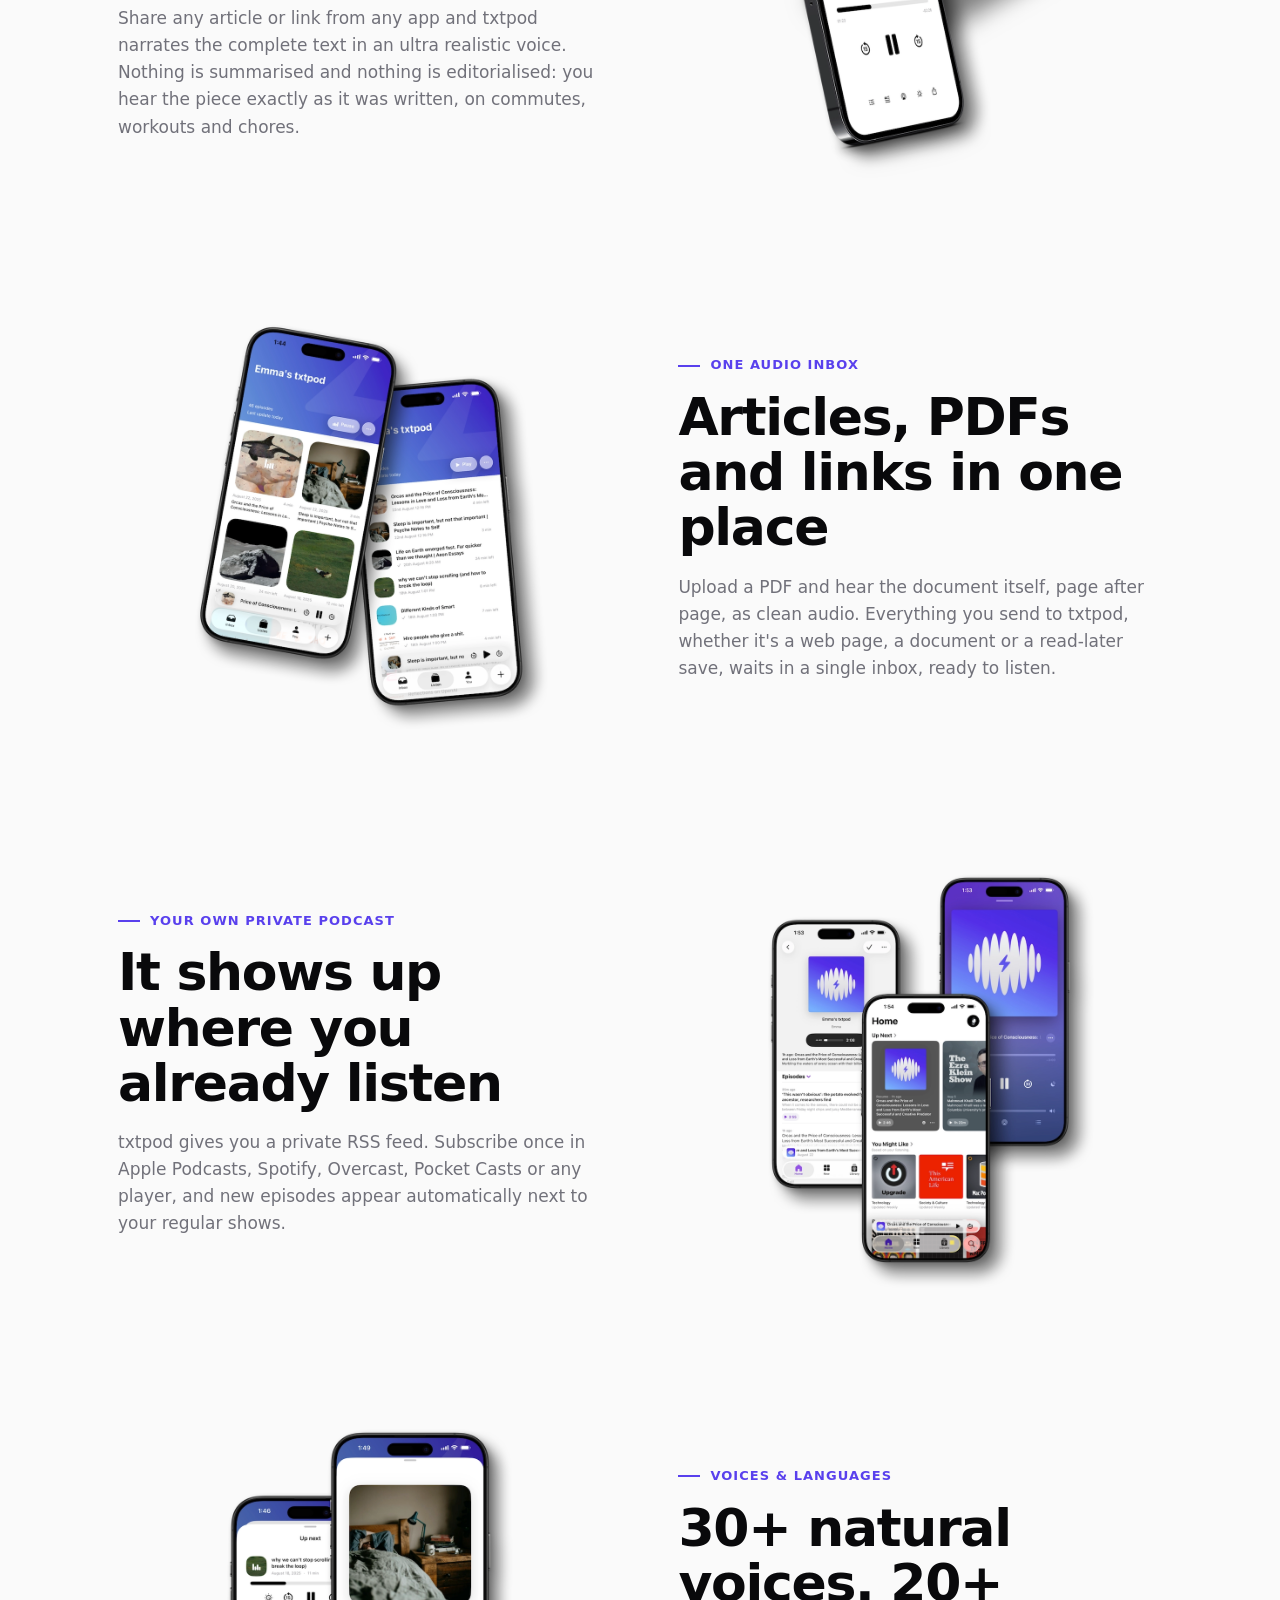
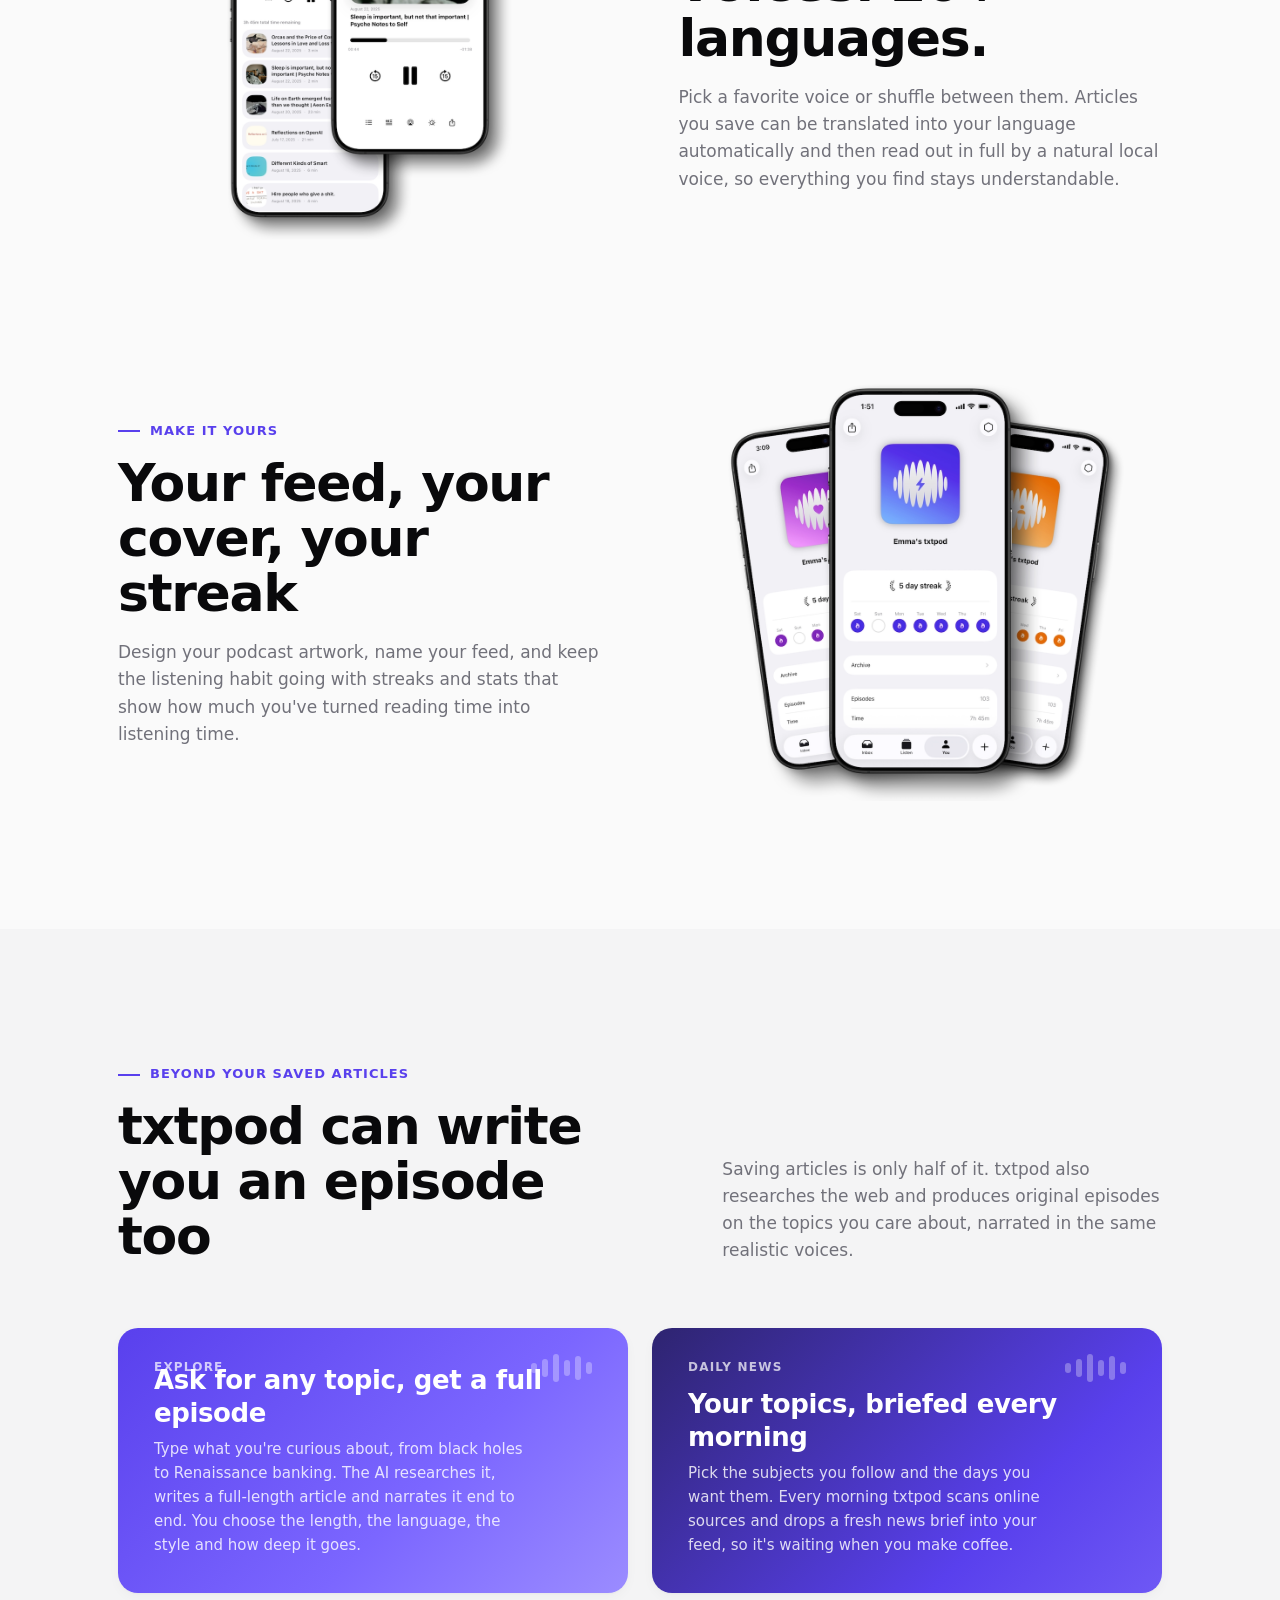
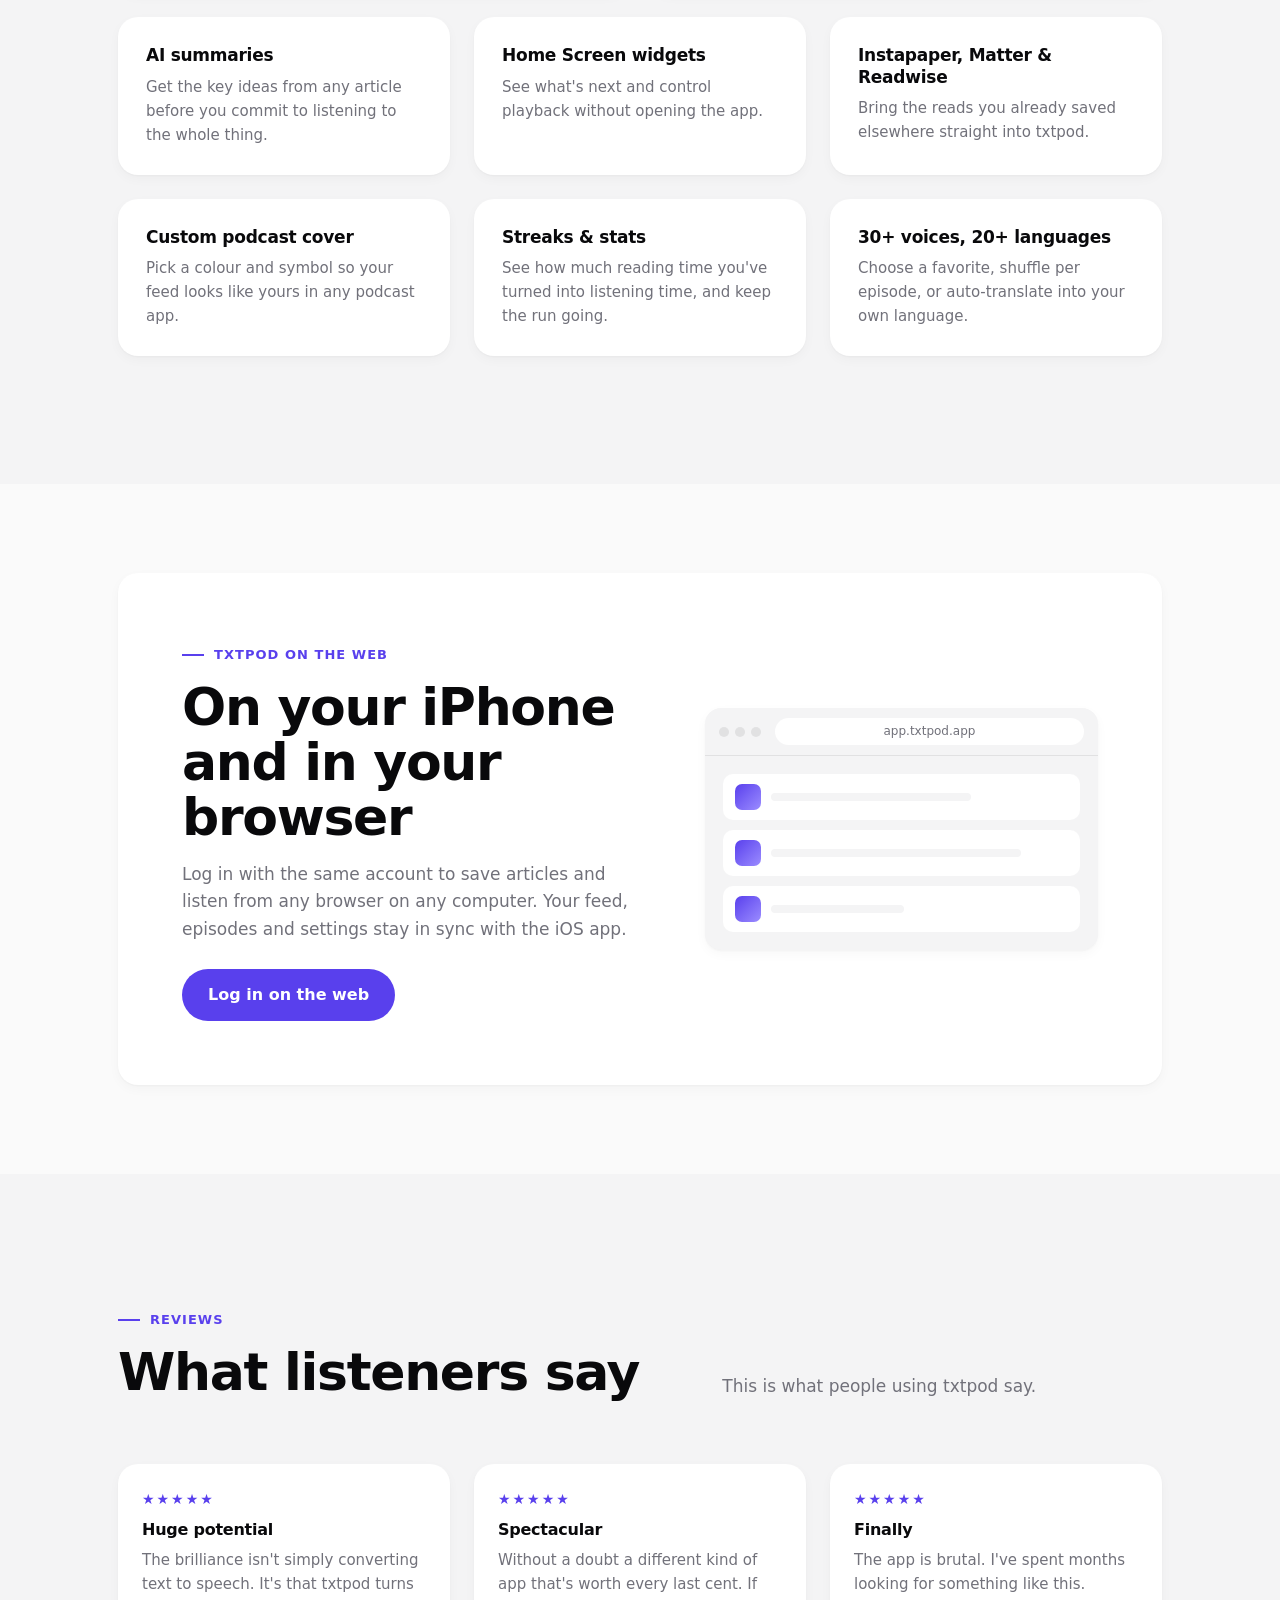
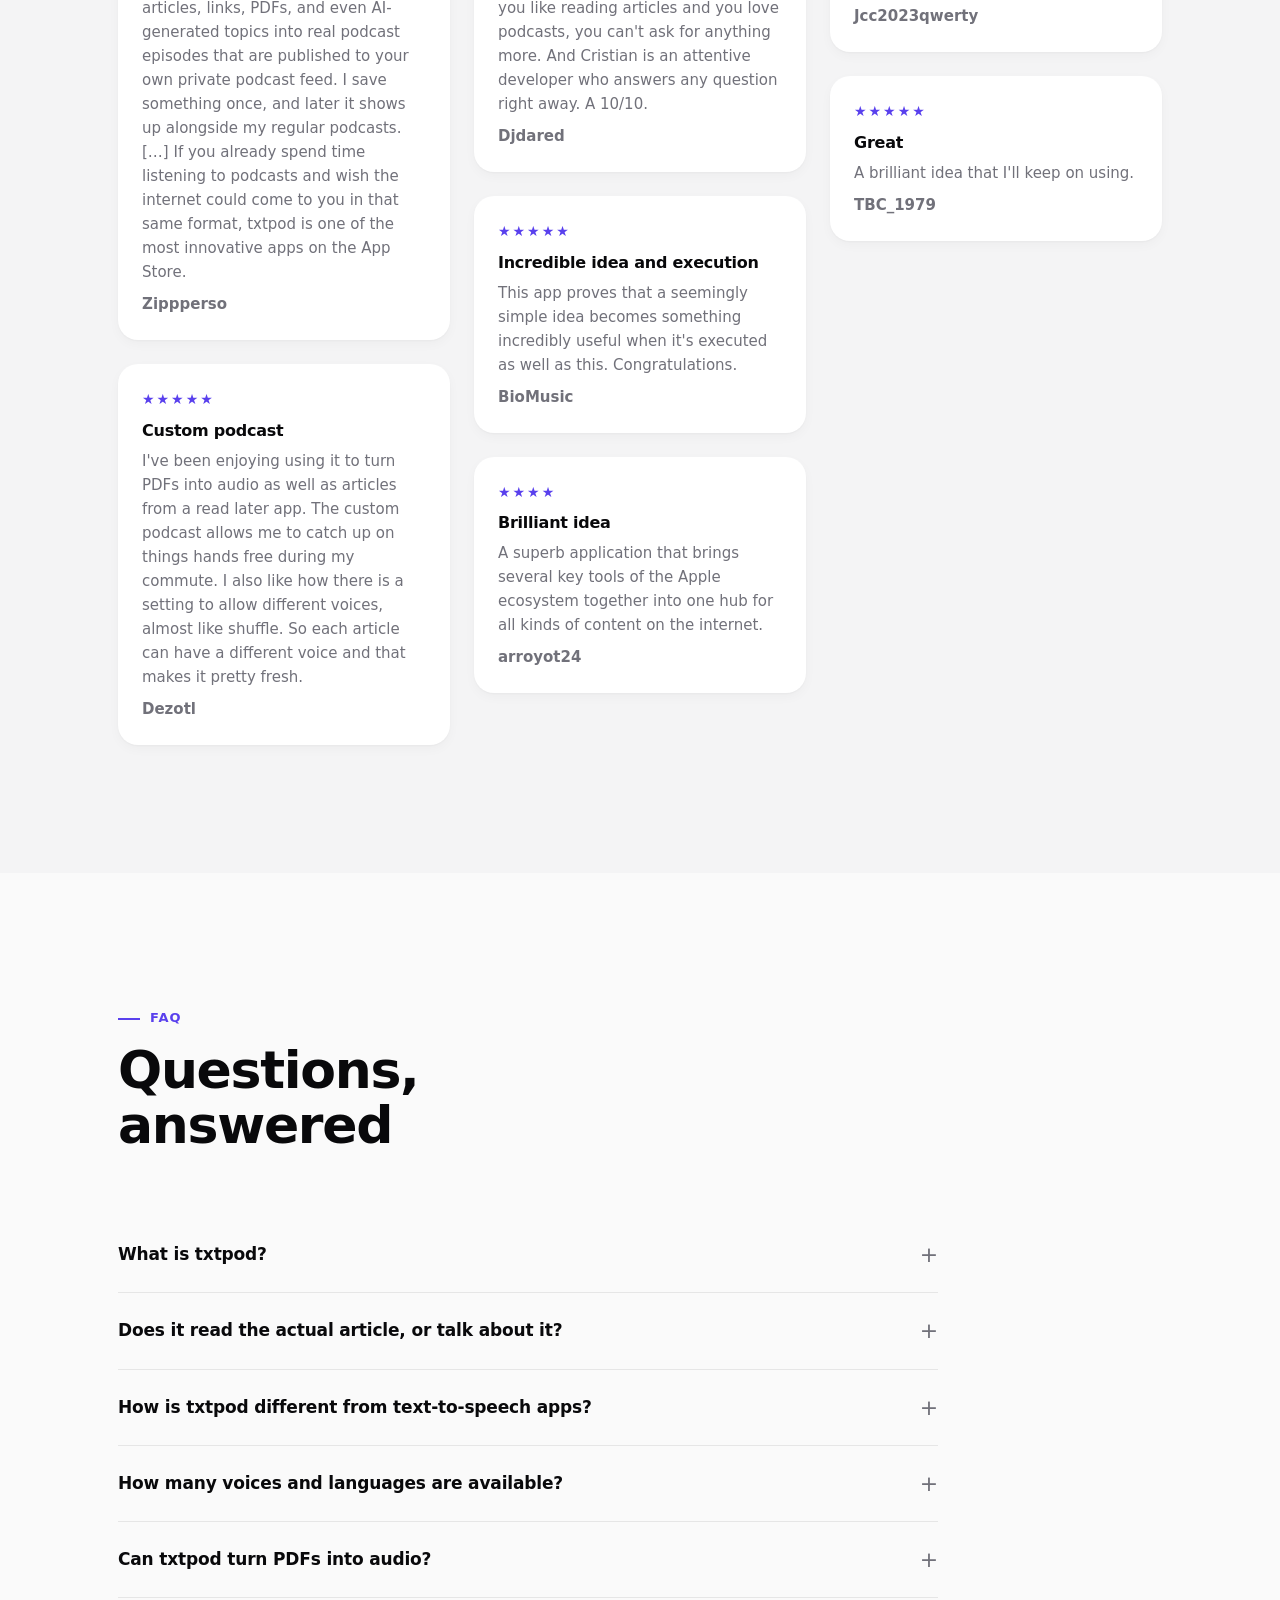
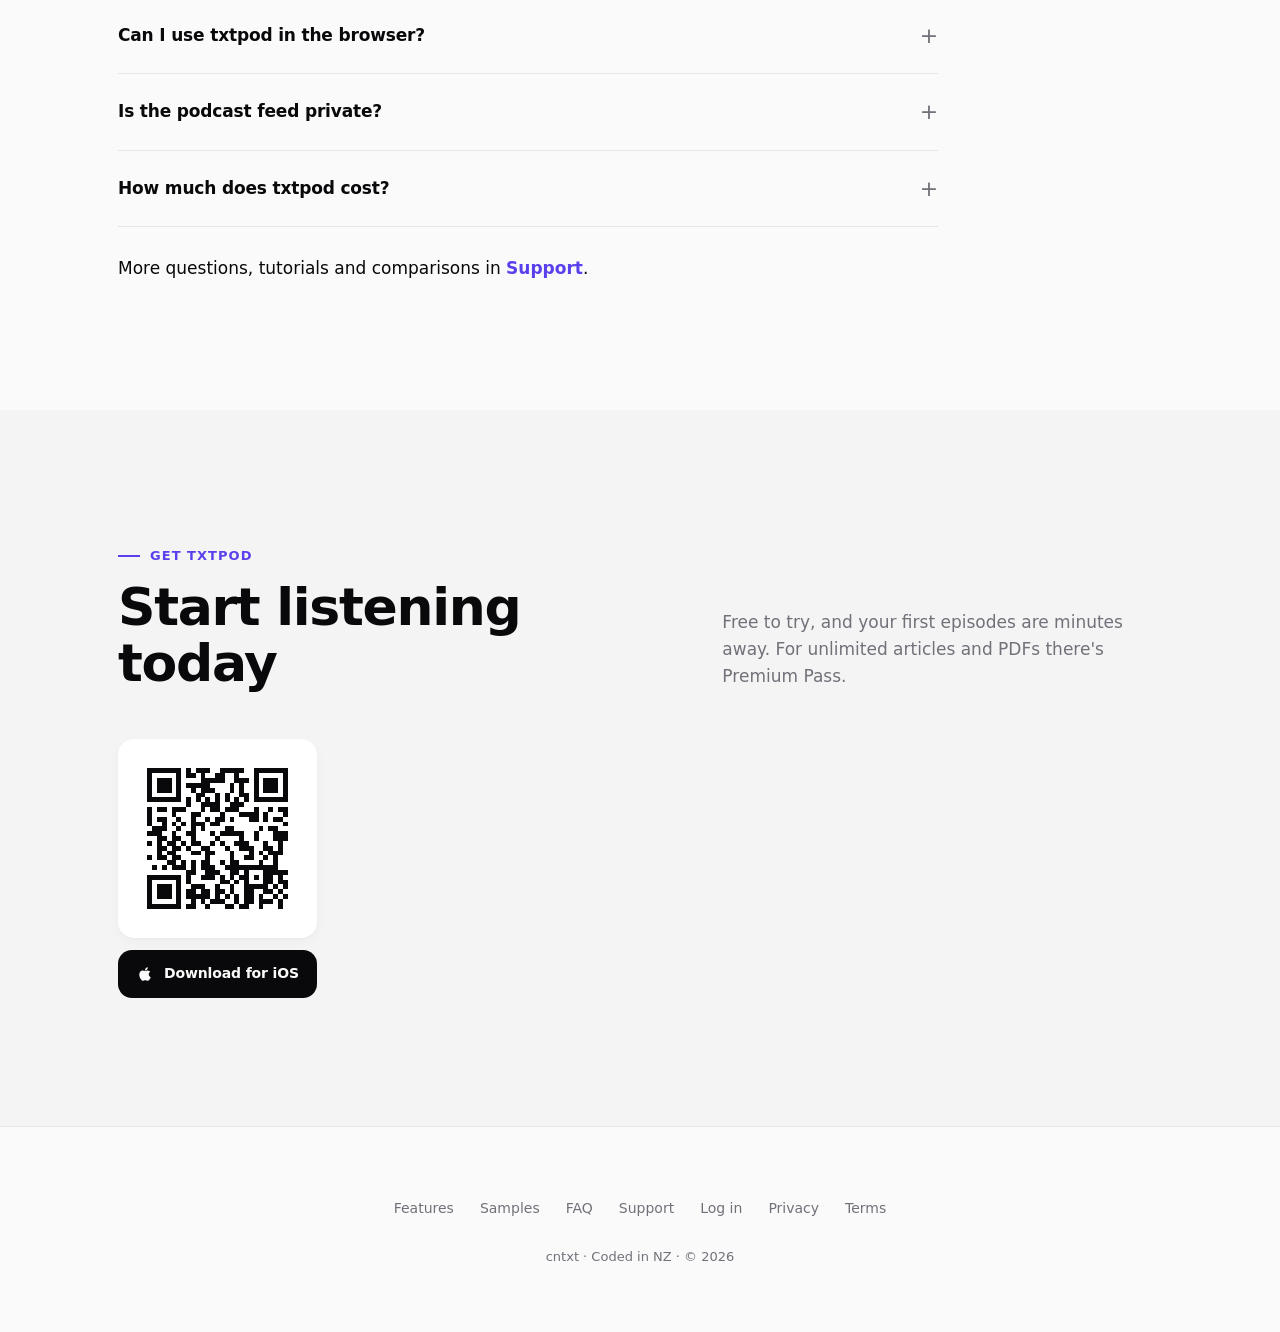
==== commit 360be45a: "Reviews wording, two-column download CTA, softer shadows, support email - Reviews: "This is what peo" ====
--- a/index.html
+++ b/index.html
@@ -430,50 +430,50 @@
               <span class="eyebrow">Reviews</span>
               <h2 id="reviews-title">What listeners say</h2>
             </div>
-            <p>Real reviews from the App&nbsp;Store.</p>
+            <p>This is what people using txtpod say.</p>
           </div>
           <div class="reviews-grid">
             <article class="review-card reveal">
               <div class="review-stars" aria-label="5 out of 5 stars">★★★★★</div>
               <h3>Huge potential</h3>
-              <p>"The brilliance isn't simply converting text to speech. It's that txtpod turns articles, links, PDFs, and even AI-generated topics into real podcast episodes that are published to your own private podcast feed. I save something once, and later it shows up alongside my regular podcasts. […] If you already spend time listening to podcasts and wish the internet could come to you in that same format, txtpod is one of the most innovative apps on the App Store."</p>
-              <p class="review-author">Zippperso · App Store (US)</p>
+              <p>The brilliance isn't simply converting text to speech. It's that txtpod turns articles, links, PDFs, and even AI-generated topics into real podcast episodes that are published to your own private podcast feed. I save something once, and later it shows up alongside my regular podcasts. […] If you already spend time listening to podcasts and wish the internet could come to you in that same format, txtpod is one of the most innovative apps on the App Store.</p>
+              <p class="review-author">Zippperso</p>
             </article>
             <article class="review-card reveal">
               <div class="review-stars" aria-label="5 out of 5 stars">★★★★★</div>
               <h3>Custom podcast</h3>
-              <p>"I've been enjoying using it to turn PDFs into audio as well as articles from a read later app. The custom podcast allows me to catch up on things hands free during my commute. I also like how there is a setting to allow different voices, almost like shuffle. So each article can have a different voice and that makes it pretty fresh."</p>
-              <p class="review-author">Dezotl · App Store (US)</p>
+              <p>I've been enjoying using it to turn PDFs into audio as well as articles from a read later app. The custom podcast allows me to catch up on things hands free during my commute. I also like how there is a setting to allow different voices, almost like shuffle. So each article can have a different voice and that makes it pretty fresh.</p>
+              <p class="review-author">Dezotl</p>
             </article>
             <article class="review-card reveal">
               <div class="review-stars" aria-label="5 out of 5 stars">★★★★★</div>
               <h3>Spectacular</h3>
-              <p>"Without a doubt a different kind of app that's worth every last cent. If you like reading articles and you love podcasts, you can't ask for anything more. And Cristian is an attentive developer who answers any question right away. A 10/10."</p>
-              <p class="review-author">Djdared · App Store (ES), translated</p>
+              <p>Without a doubt a different kind of app that's worth every last cent. If you like reading articles and you love podcasts, you can't ask for anything more. And Cristian is an attentive developer who answers any question right away. A 10/10.</p>
+              <p class="review-author">Djdared</p>
             </article>
             <article class="review-card reveal">
               <div class="review-stars" aria-label="5 out of 5 stars">★★★★★</div>
               <h3>Incredible idea and execution</h3>
-              <p>"This app proves that a seemingly simple idea becomes something incredibly useful when it's executed as well as this. Congratulations."</p>
-              <p class="review-author">BioMusic · App Store (ES), translated</p>
+              <p>This app proves that a seemingly simple idea becomes something incredibly useful when it's executed as well as this. Congratulations.</p>
+              <p class="review-author">BioMusic</p>
             </article>
             <article class="review-card reveal">
               <div class="review-stars" aria-label="4 out of 5 stars">★★★★</div>
               <h3>Brilliant idea</h3>
-              <p>"A superb application that brings several key tools of the Apple ecosystem together into one hub for all kinds of content on the internet."</p>
-              <p class="review-author">arroyot24 · App Store (ES), translated</p>
+              <p>A superb application that brings several key tools of the Apple ecosystem together into one hub for all kinds of content on the internet.</p>
+              <p class="review-author">arroyot24</p>
             </article>
             <article class="review-card reveal">
               <div class="review-stars" aria-label="5 out of 5 stars">★★★★★</div>
               <h3>Finally</h3>
-              <p>"The app is brutal. I've spent months looking for something like this."</p>
-              <p class="review-author">Jcc2023qwerty · App Store (ES), translated</p>
+              <p>The app is brutal. I've spent months looking for something like this.</p>
+              <p class="review-author">Jcc2023qwerty</p>
             </article>
             <article class="review-card reveal">
               <div class="review-stars" aria-label="5 out of 5 stars">★★★★★</div>
               <h3>Great</h3>
-              <p>"A brilliant idea that I'll keep on using."</p>
-              <p class="review-author">TBC_1979 · App Store (ES), translated</p>
+              <p>A brilliant idea that I'll keep on using.</p>
+              <p class="review-author">TBC_1979</p>
             </article>
           </div>
         </div>
@@ -529,9 +529,13 @@
       <!-- Download CTA -->
       <section class="section section-muted download-cta" id="download" aria-labelledby="download-title">
         <div class="container reveal">
-          <span class="eyebrow">Get txtpod</span>
-          <h2 id="download-title">Start listening today</h2>
-          <p>Free to try, and your first episodes are minutes away. For unlimited articles and PDFs there's Premium Pass.</p>
+          <div class="section-head">
+            <div>
+              <span class="eyebrow">Get txtpod</span>
+              <h2 id="download-title">Start listening today</h2>
+            </div>
+            <p>Free to try, and your first episodes are minutes away. For unlimited articles and PDFs there's Premium Pass.</p>
+          </div>
           <div class="download-group">
             <div class="qr-flip" id="cta-qr" tabindex="0" role="button" aria-label="QR code, tap for instructions">
               <div class="qr-inner">
--- a/style.css
+++ b/style.css
@@ -14,8 +14,8 @@
   --accent: #5940ED;
   --accent-fg: #FAFAFA;
   --hairline: rgba(0, 0, 0, 0.08);
-  --shadow-sm: 0 2px 8px rgba(0, 0, 0, 0.04), 0 8px 24px rgba(0, 0, 0, 0.06);
-  --shadow-md: 0 12px 40px rgba(0, 0, 0, 0.12), 0 2px 8px rgba(0, 0, 0, 0.06);
+  --shadow-sm: 0 1px 2px rgba(0, 0, 0, 0.03), 0 4px 12px rgba(0, 0, 0, 0.03);
+  --shadow-md: 0 6px 24px rgba(0, 0, 0, 0.07), 0 1px 4px rgba(0, 0, 0, 0.04);
   --radius-card: 20px;
   --radius-cell: 16px;
   --radius-pill: 9999px;
@@ -31,8 +31,8 @@
     --text-secondary: #8A8A8A;
     --accent: #7B66FF;
     --hairline: rgba(255, 255, 255, 0.10);
-    --shadow-sm: 0 2px 8px rgba(0, 0, 0, 0.25), 0 8px 24px rgba(0, 0, 0, 0.35);
-    --shadow-md: 0 12px 40px rgba(0, 0, 0, 0.5), 0 2px 8px rgba(0, 0, 0, 0.3);
+    --shadow-sm: 0 1px 2px rgba(0, 0, 0, 0.2), 0 4px 12px rgba(0, 0, 0, 0.18);
+    --shadow-md: 0 6px 24px rgba(0, 0, 0, 0.35), 0 1px 4px rgba(0, 0, 0, 0.2);
   }
 }
 
@@ -267,7 +267,6 @@
   margin-top: 28px;
 }
 
-.download-cta .download-group { align-items: center; }
 
 .hero-image-wrap { position: relative; }
 
@@ -796,17 +795,11 @@
 
 /* ---------- Download CTA ---------- */
 
-.download-cta { text-align: center; }
-
-.download-cta h2 { margin-inline: auto; max-width: 20ch; }
-
-.download-cta p {
-  color: var(--text-secondary);
-  margin: 18px auto 0;
-  max-width: 46ch;
-}
-
-.download-cta .download-group { margin-top: 36px; }
+.download-cta h2 { max-width: 20ch; }
+
+.download-cta .section-head { margin-bottom: 0; }
+
+.download-cta .download-group { margin-top: clamp(32px, 4vw, 48px); }
 
 /* ---------- Footer ---------- */
 
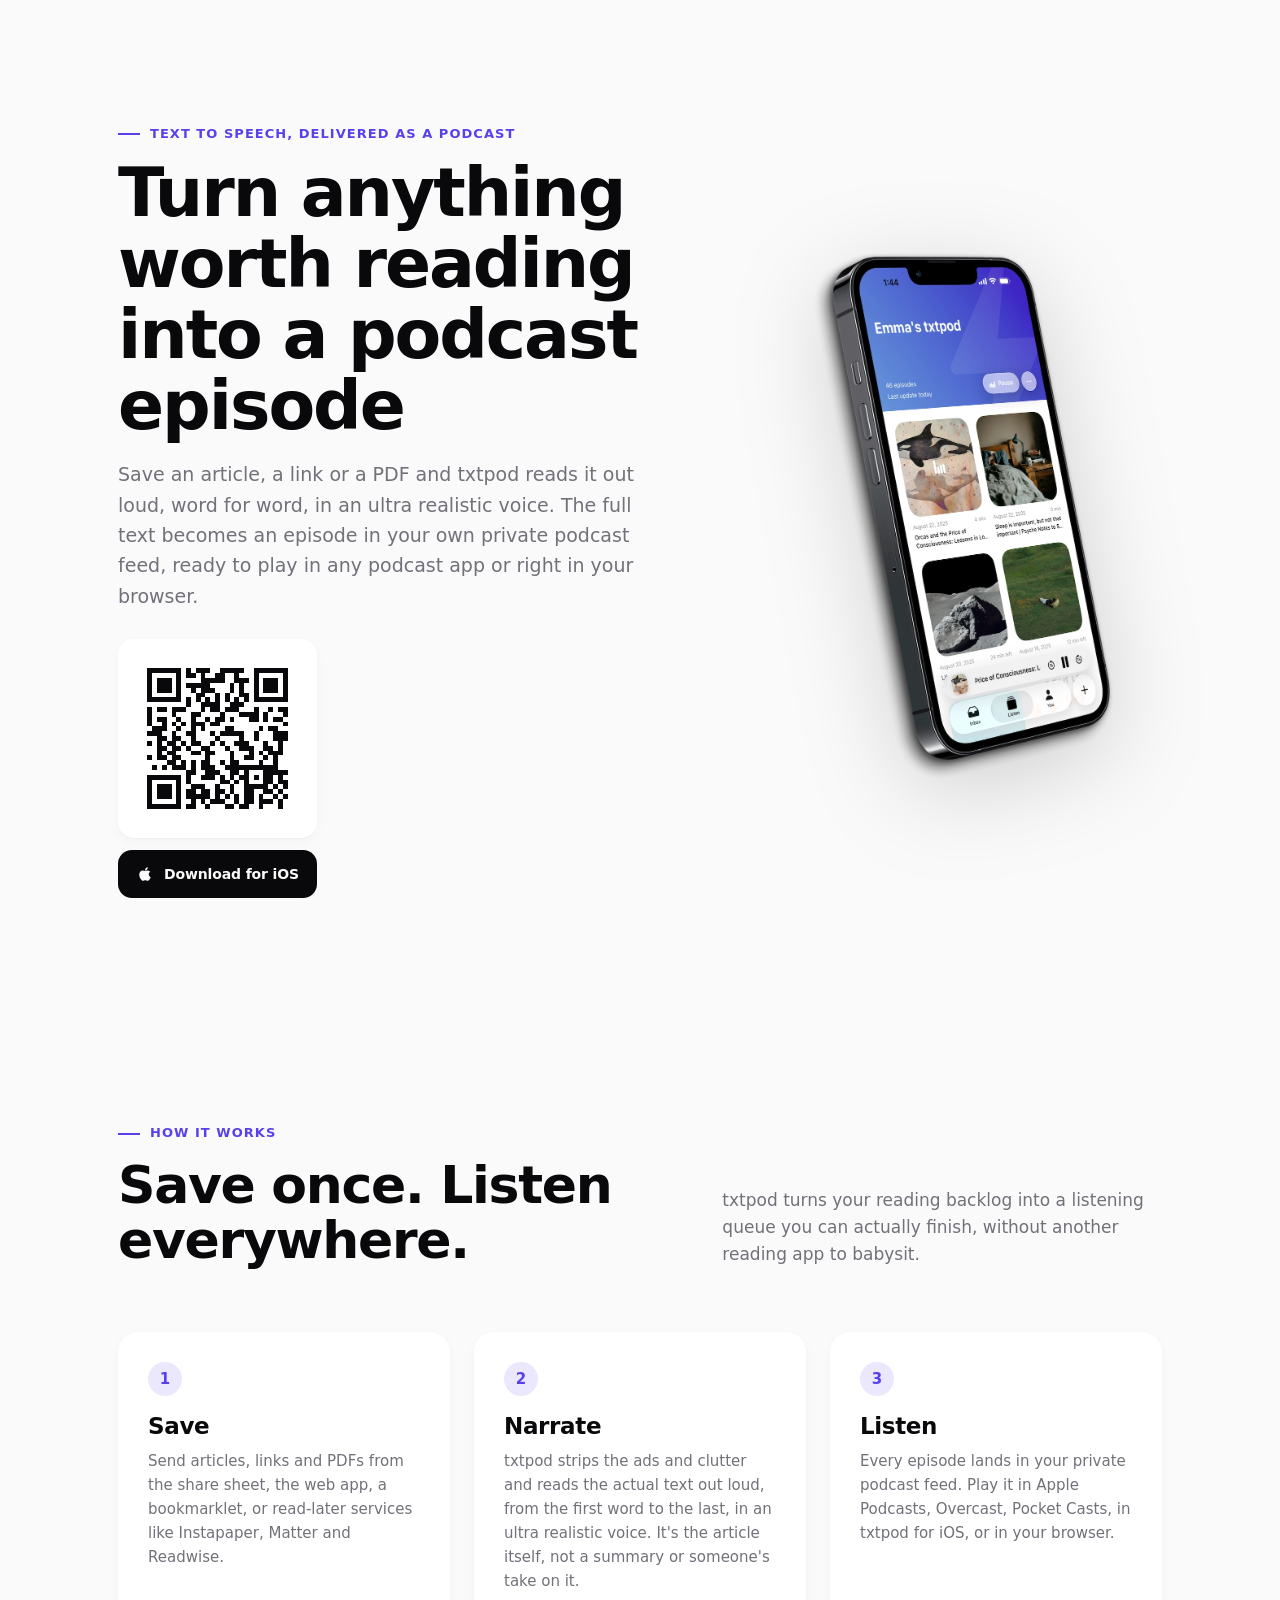
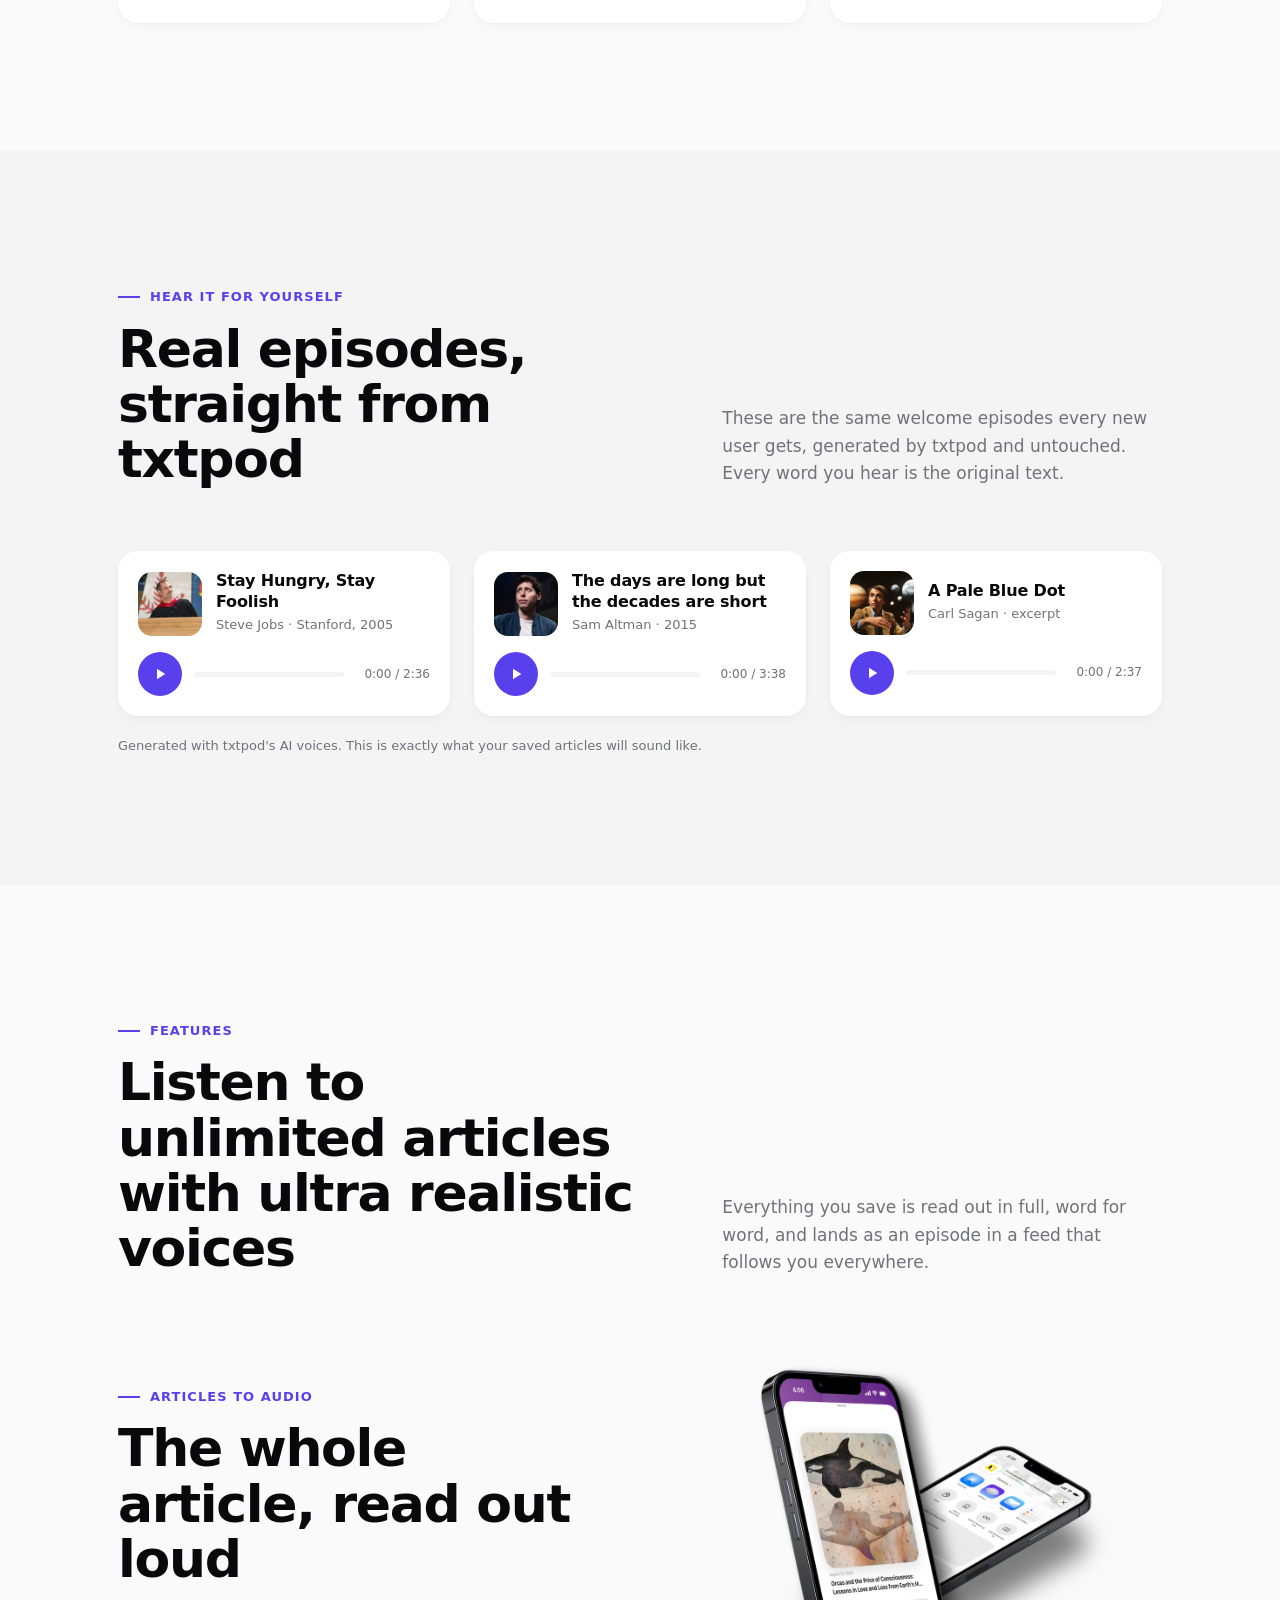
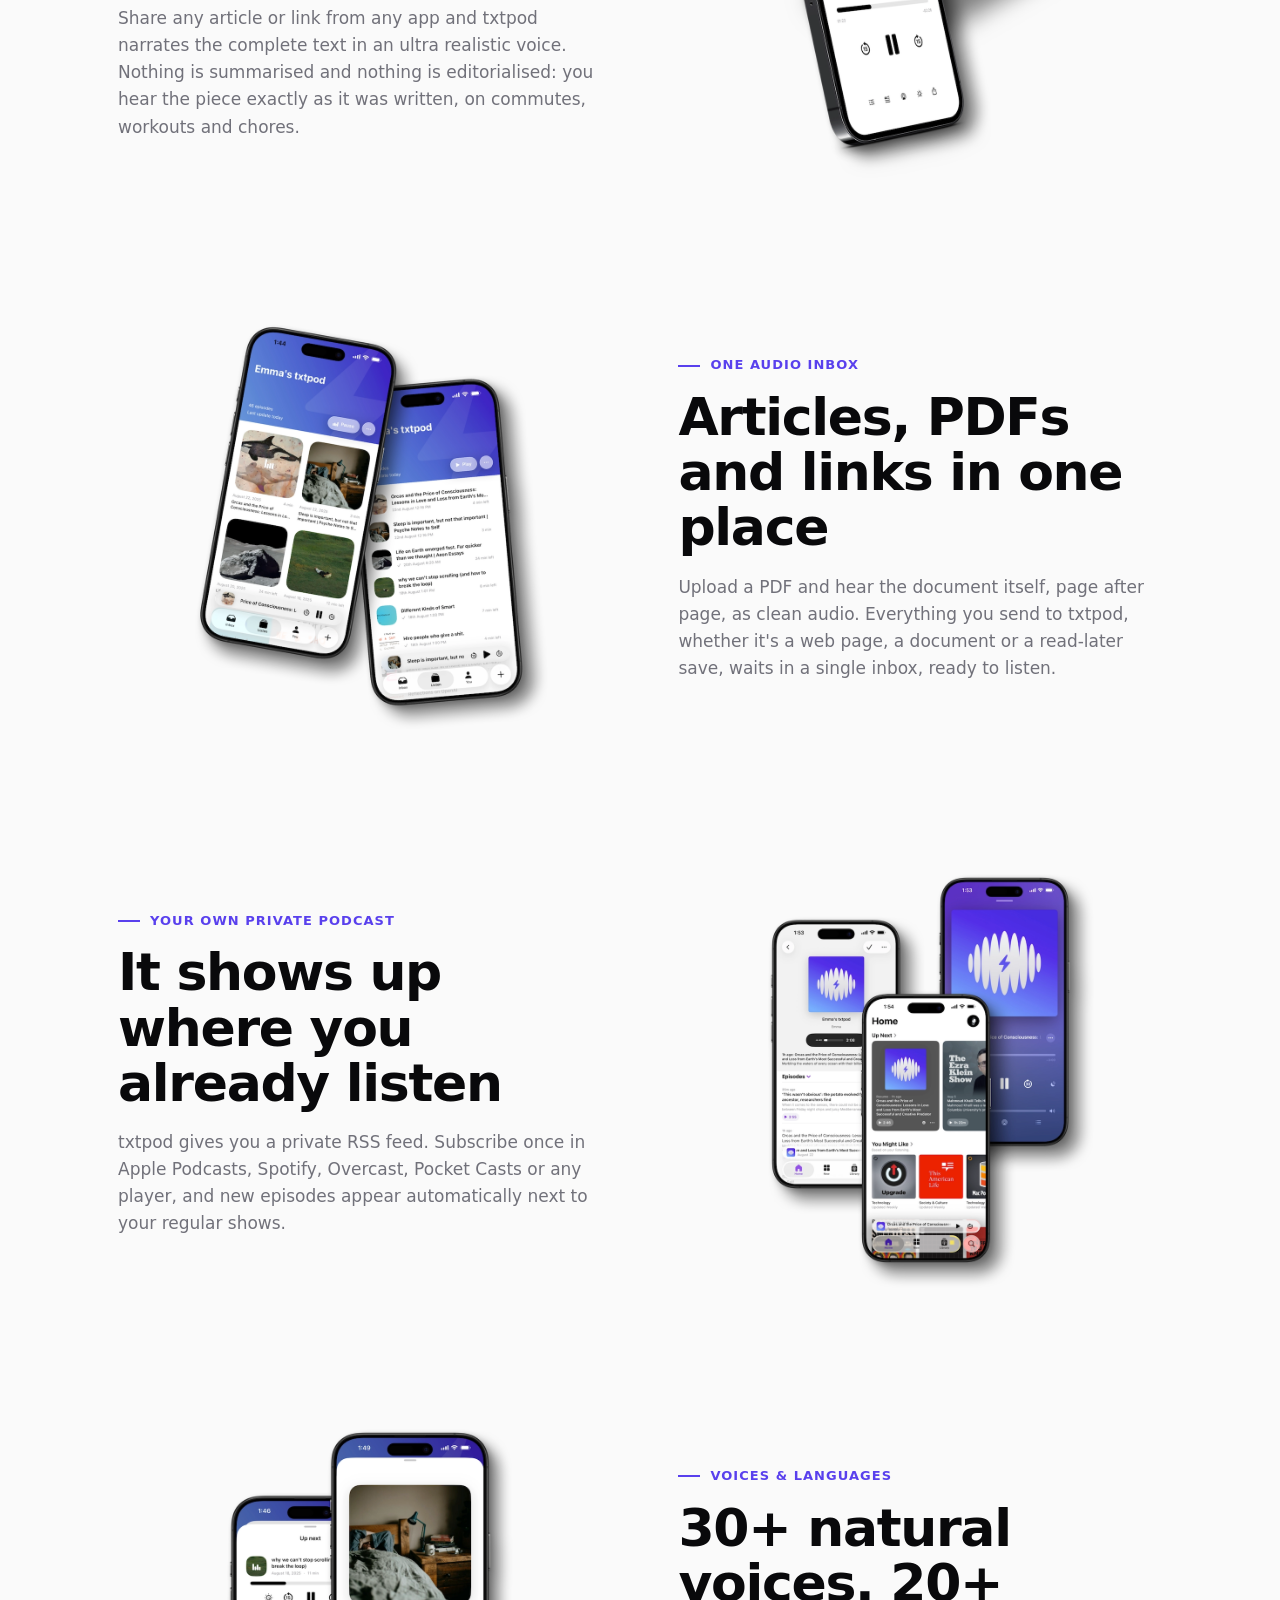
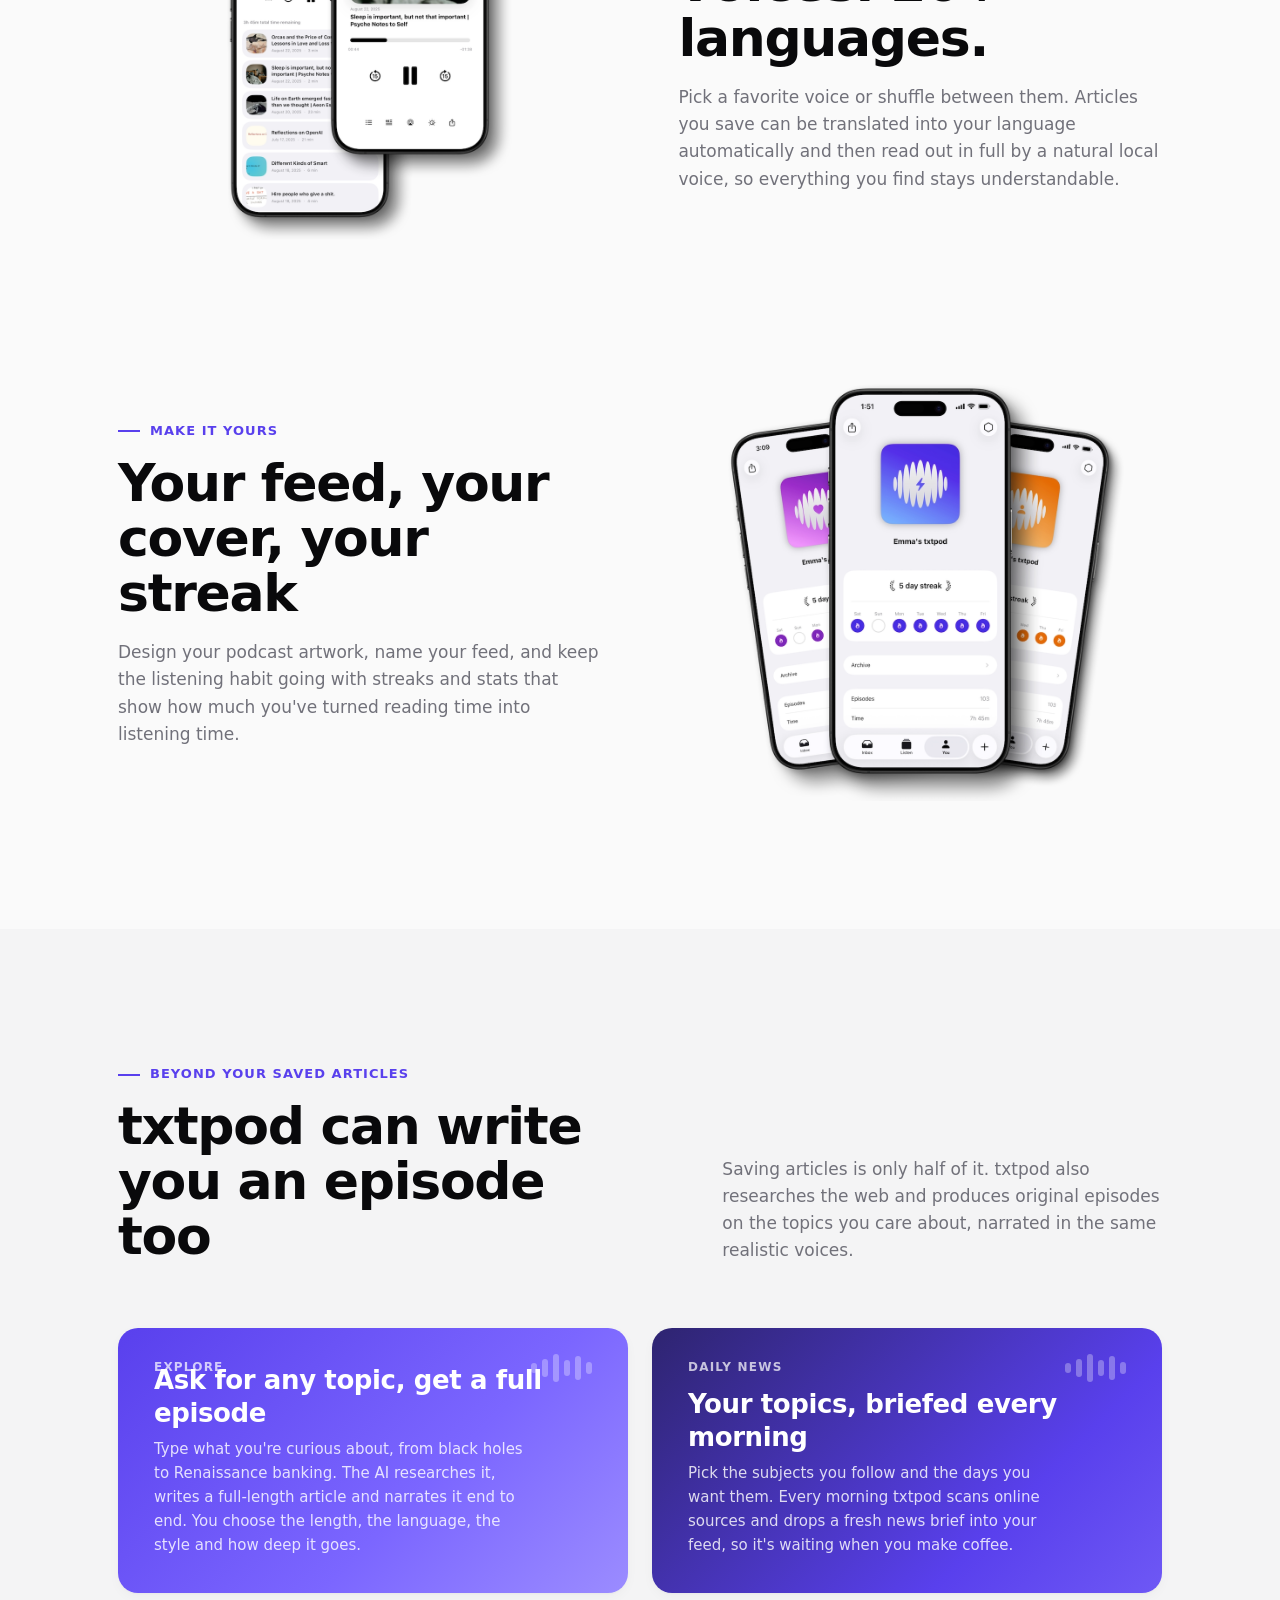
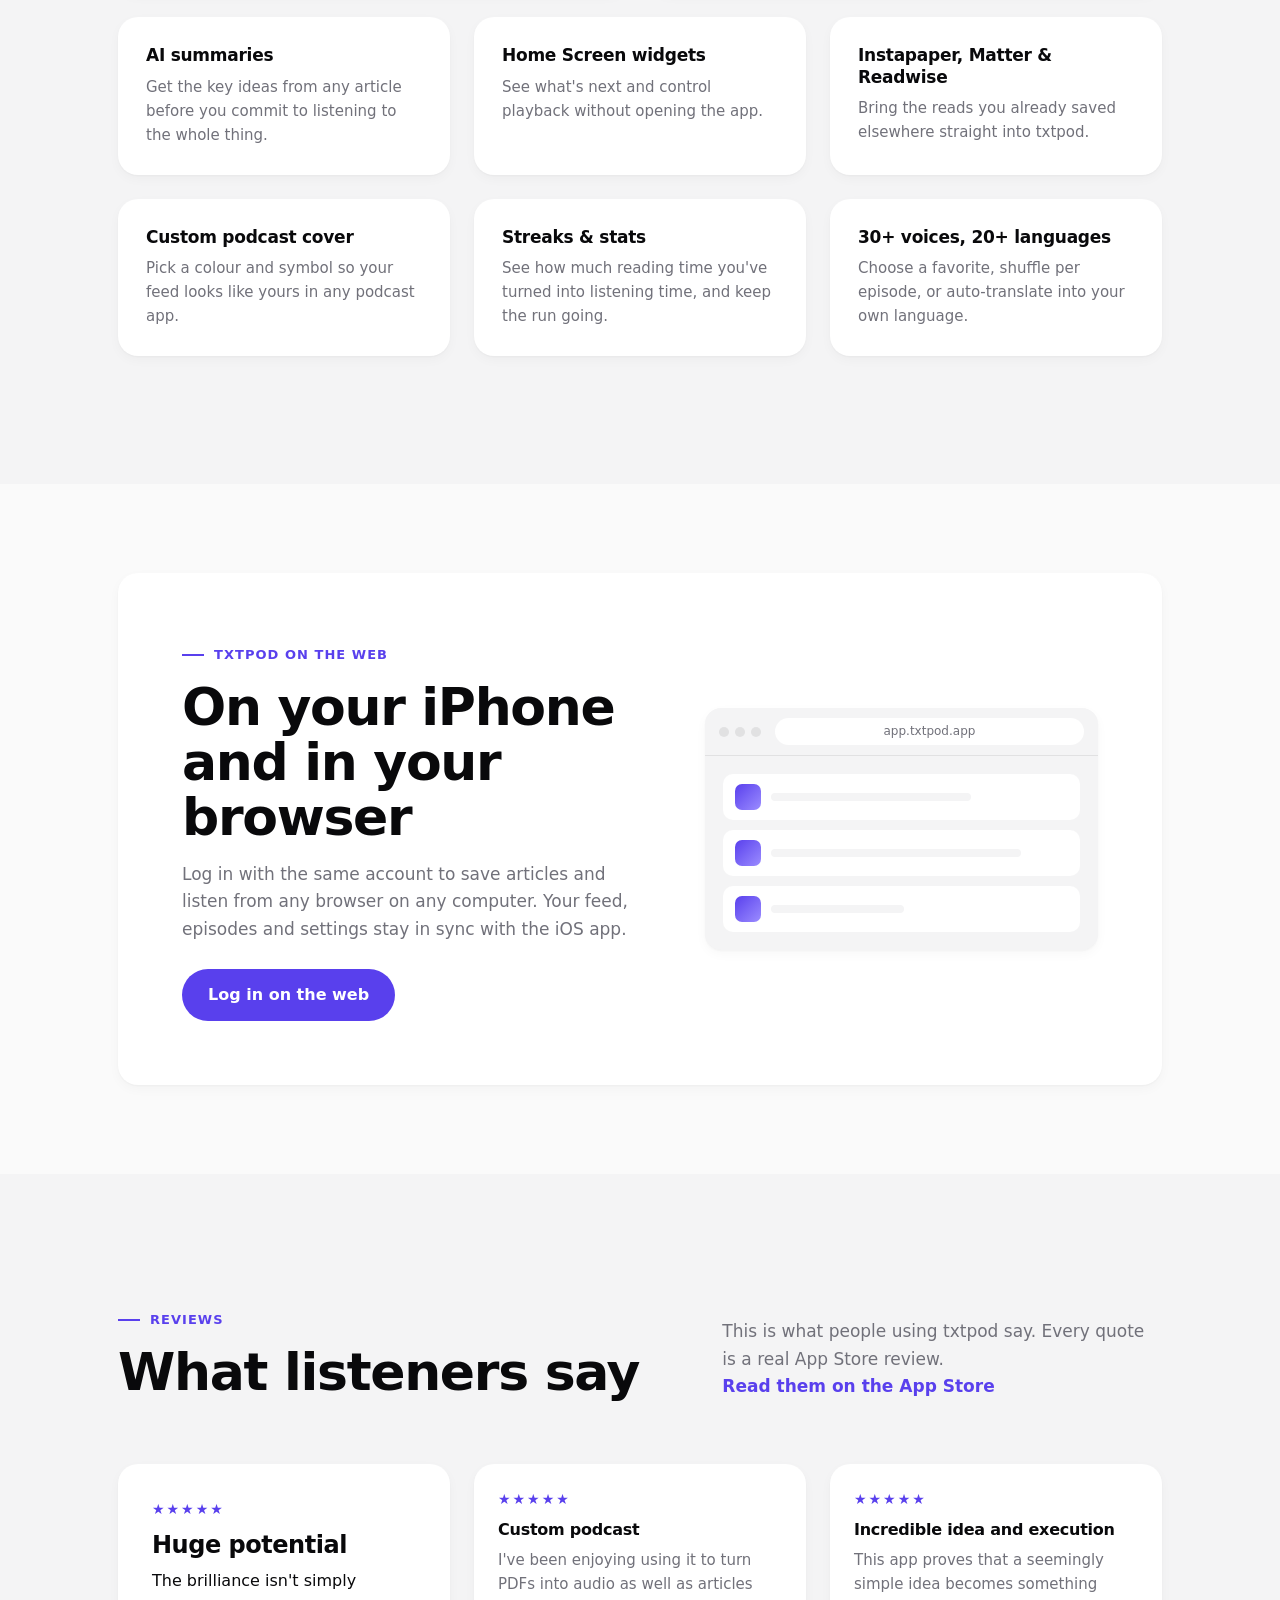
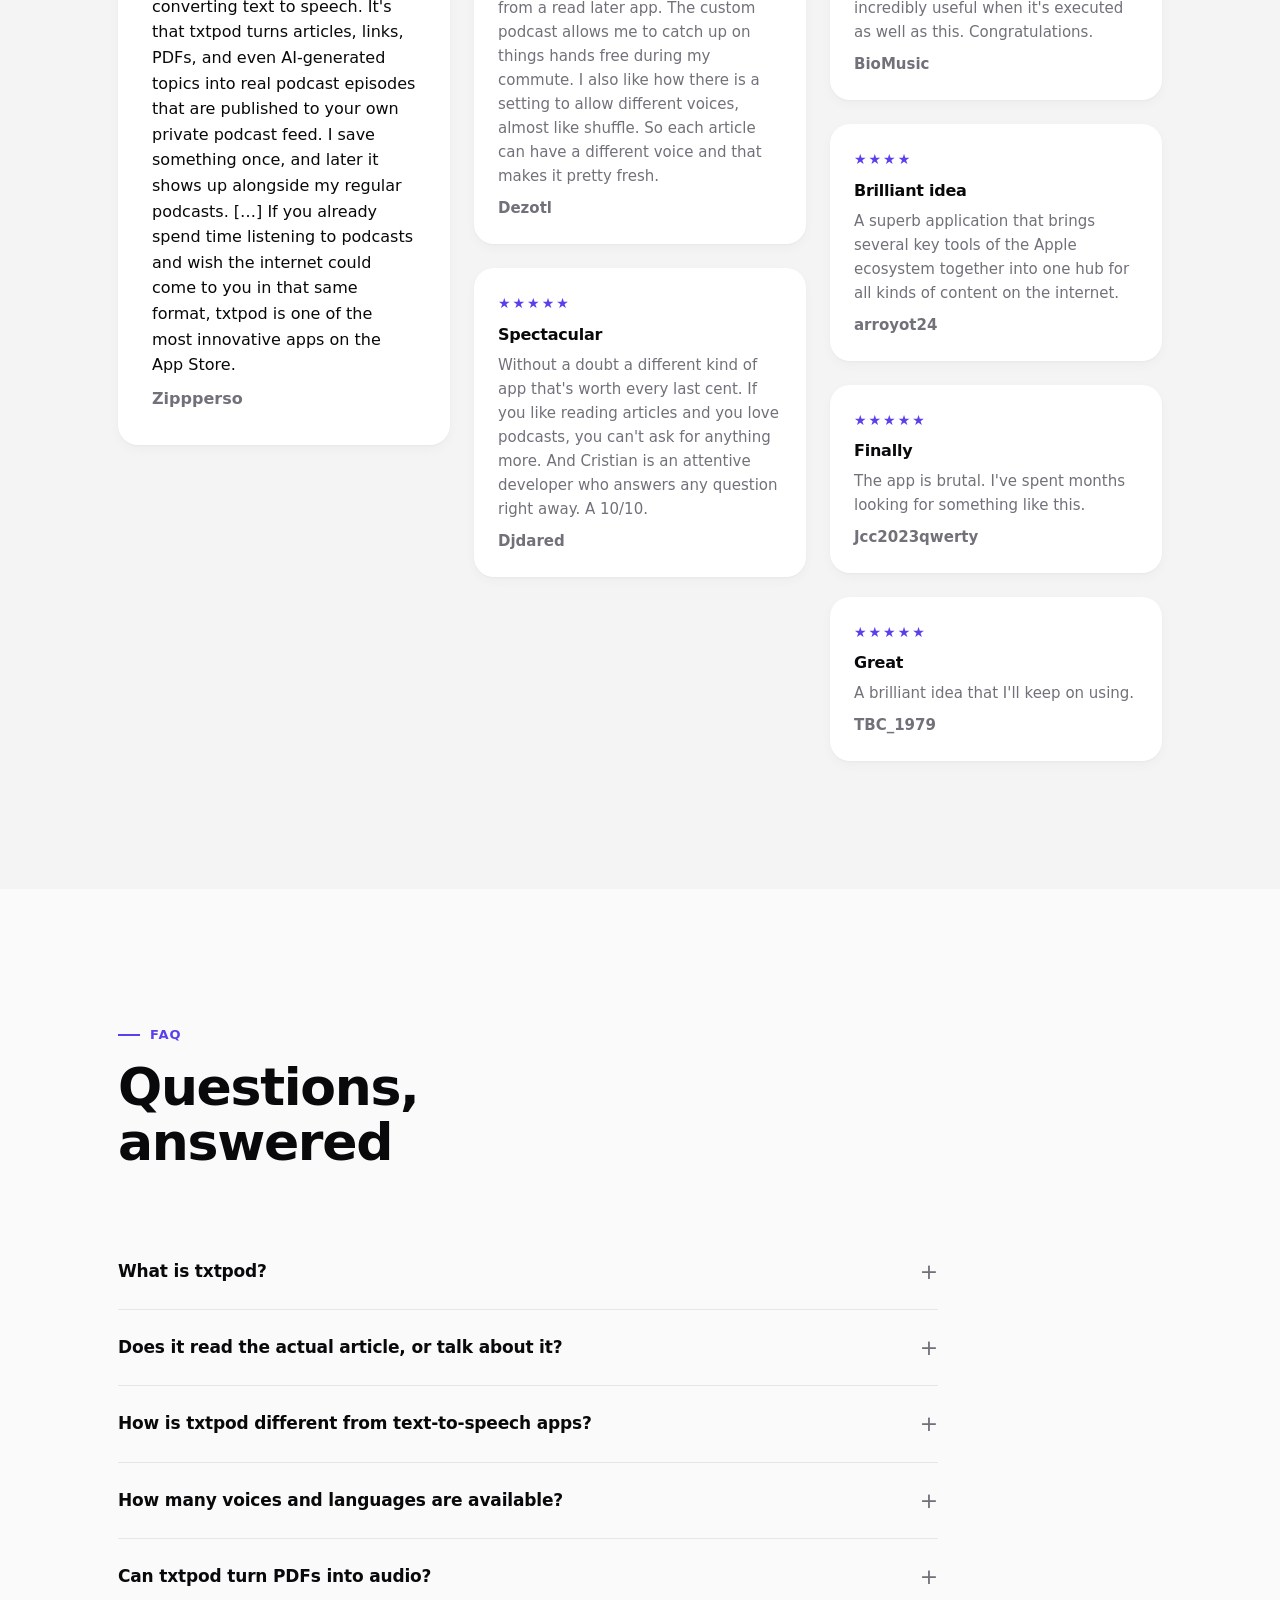
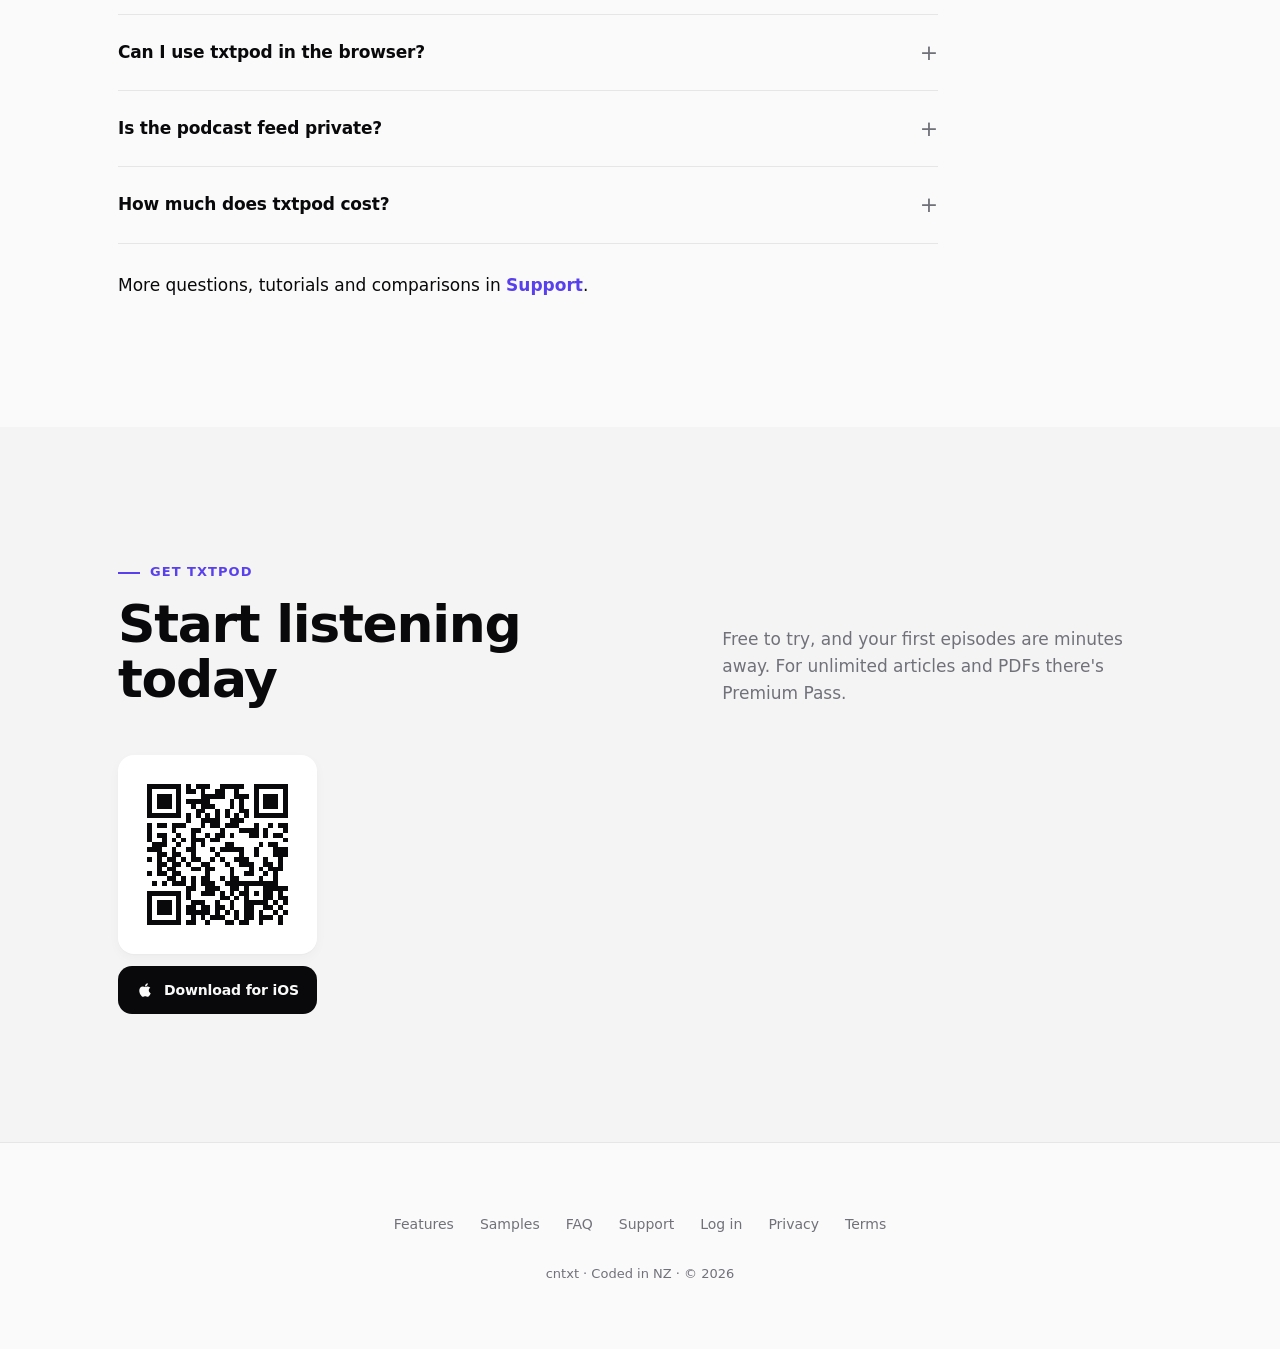
==== commit 2542cc51: "Strengthen the reviews section around the real reviews Seven genuine App Store reviews is what exist" ====
--- a/index.html
+++ b/index.html
@@ -430,10 +430,17 @@
               <span class="eyebrow">Reviews</span>
               <h2 id="reviews-title">What listeners say</h2>
             </div>
-            <p>This is what people using txtpod say.</p>
-          </div>
+            <p>This is what people using txtpod say. Every quote is a real App&nbsp;Store review.
+              <a class="reviews-link" href="https://apps.apple.com/us/app/txtpod-text-to-speech-podcast/id6748379680?see-all=reviews" target="_blank" rel="noopener">Read them on the App Store</a>
+            </p>
+          </div>
+          <!--
+            Reviews are real App Store reviews. To add one, copy a <article class="review-card reveal">
+            block below and fill in the stars, title, body and the reviewer's handle.
+            Add class "is-featured" to give a card the wide lead position.
+          -->
           <div class="reviews-grid">
-            <article class="review-card reveal">
+            <article class="review-card is-featured reveal">
               <div class="review-stars" aria-label="5 out of 5 stars">★★★★★</div>
               <h3>Huge potential</h3>
               <p>The brilliance isn't simply converting text to speech. It's that txtpod turns articles, links, PDFs, and even AI-generated topics into real podcast episodes that are published to your own private podcast feed. I save something once, and later it shows up alongside my regular podcasts. […] If you already spend time listening to podcasts and wish the internet could come to you in that same format, txtpod is one of the most innovative apps on the App Store.</p>
--- a/style.css
+++ b/style.css
@@ -749,6 +749,14 @@
 
 .review-author { font-size: 13px; color: var(--text-secondary); margin-top: 14px; font-weight: 600; }
 
+/* Lead review: bigger type so the strongest quote carries the section. */
+.review-card.is-featured { padding: clamp(26px, 3vw, 34px); }
+.review-card.is-featured h3 { font-size: clamp(20px, 2.2vw, 24px); letter-spacing: -0.02em; }
+.review-card.is-featured p { font-size: 16px; color: var(--text); }
+.review-card.is-featured .review-author { color: var(--text-secondary); }
+
+.reviews-link { color: var(--accent); font-weight: 600; white-space: nowrap; }
+
 .reviews-note { margin-top: 12px; font-size: 13px; color: var(--text-secondary); }
 
 /* ---------- FAQ ---------- */
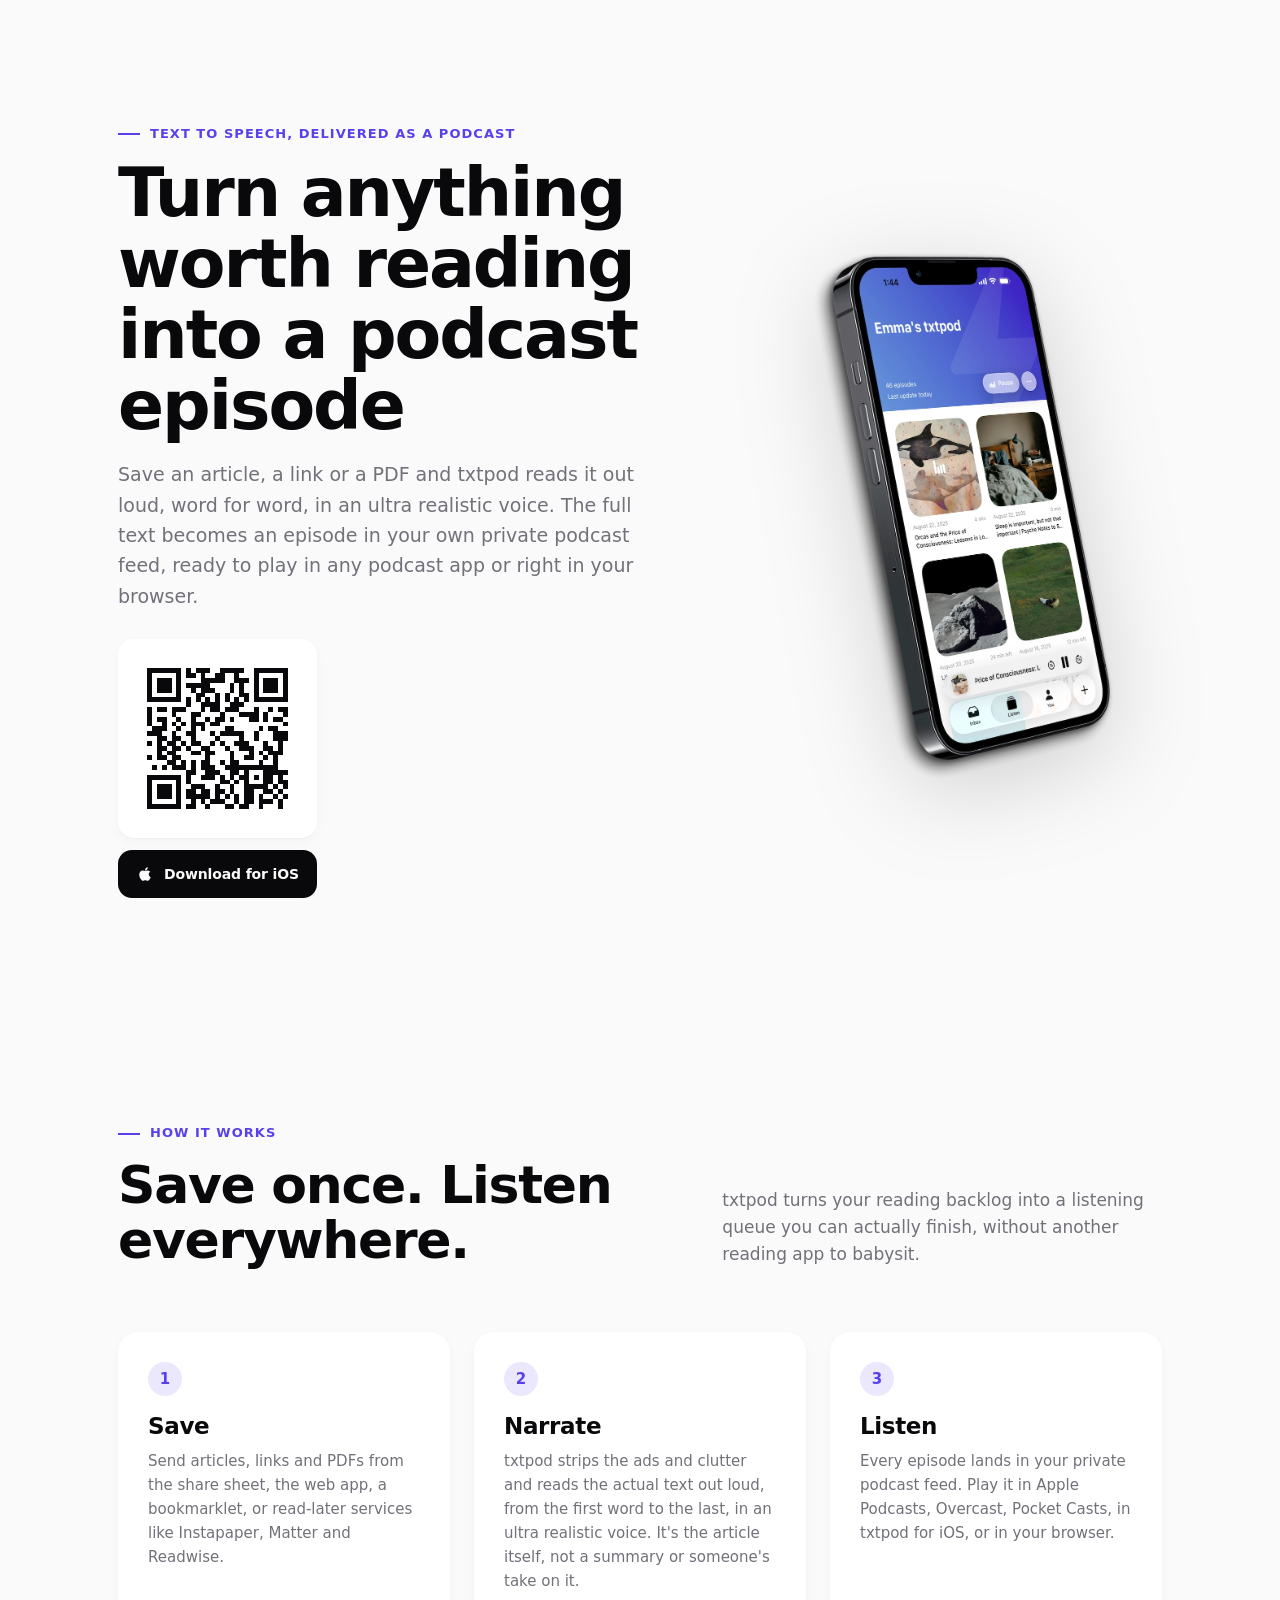
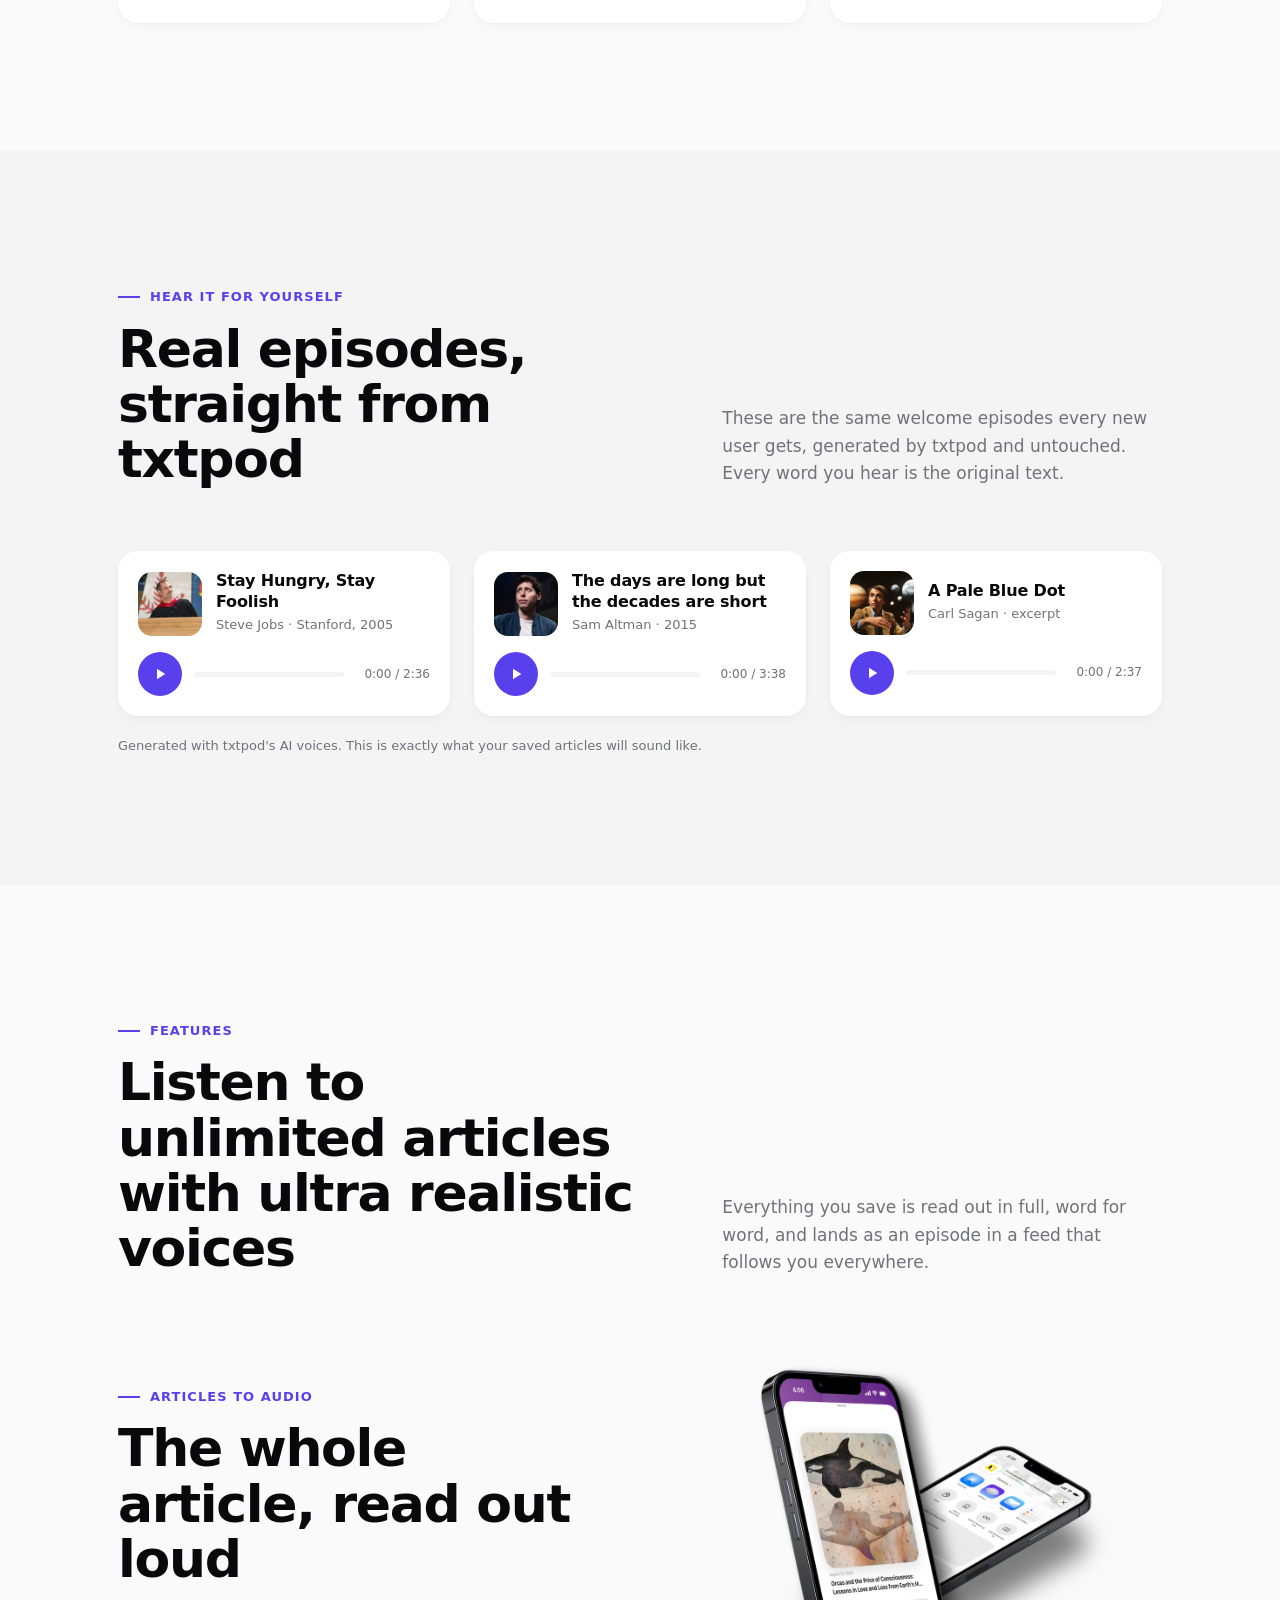
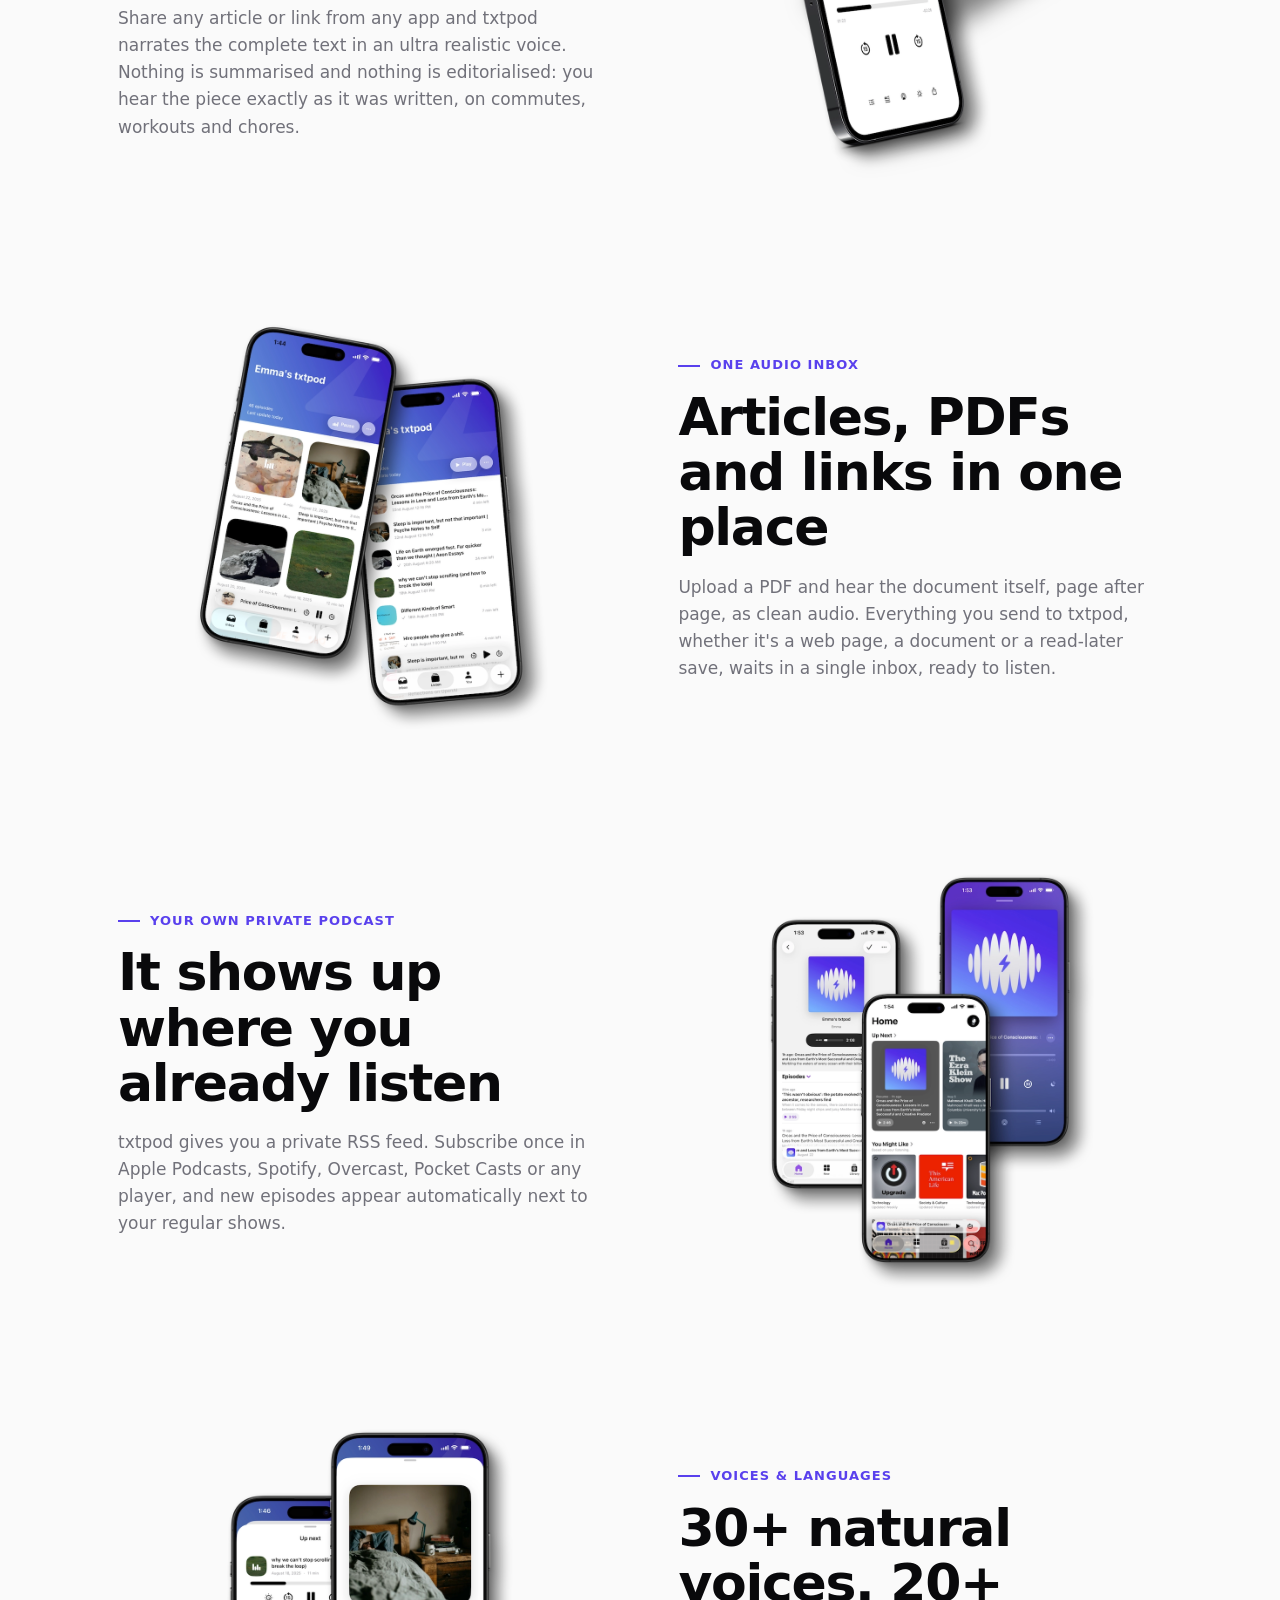
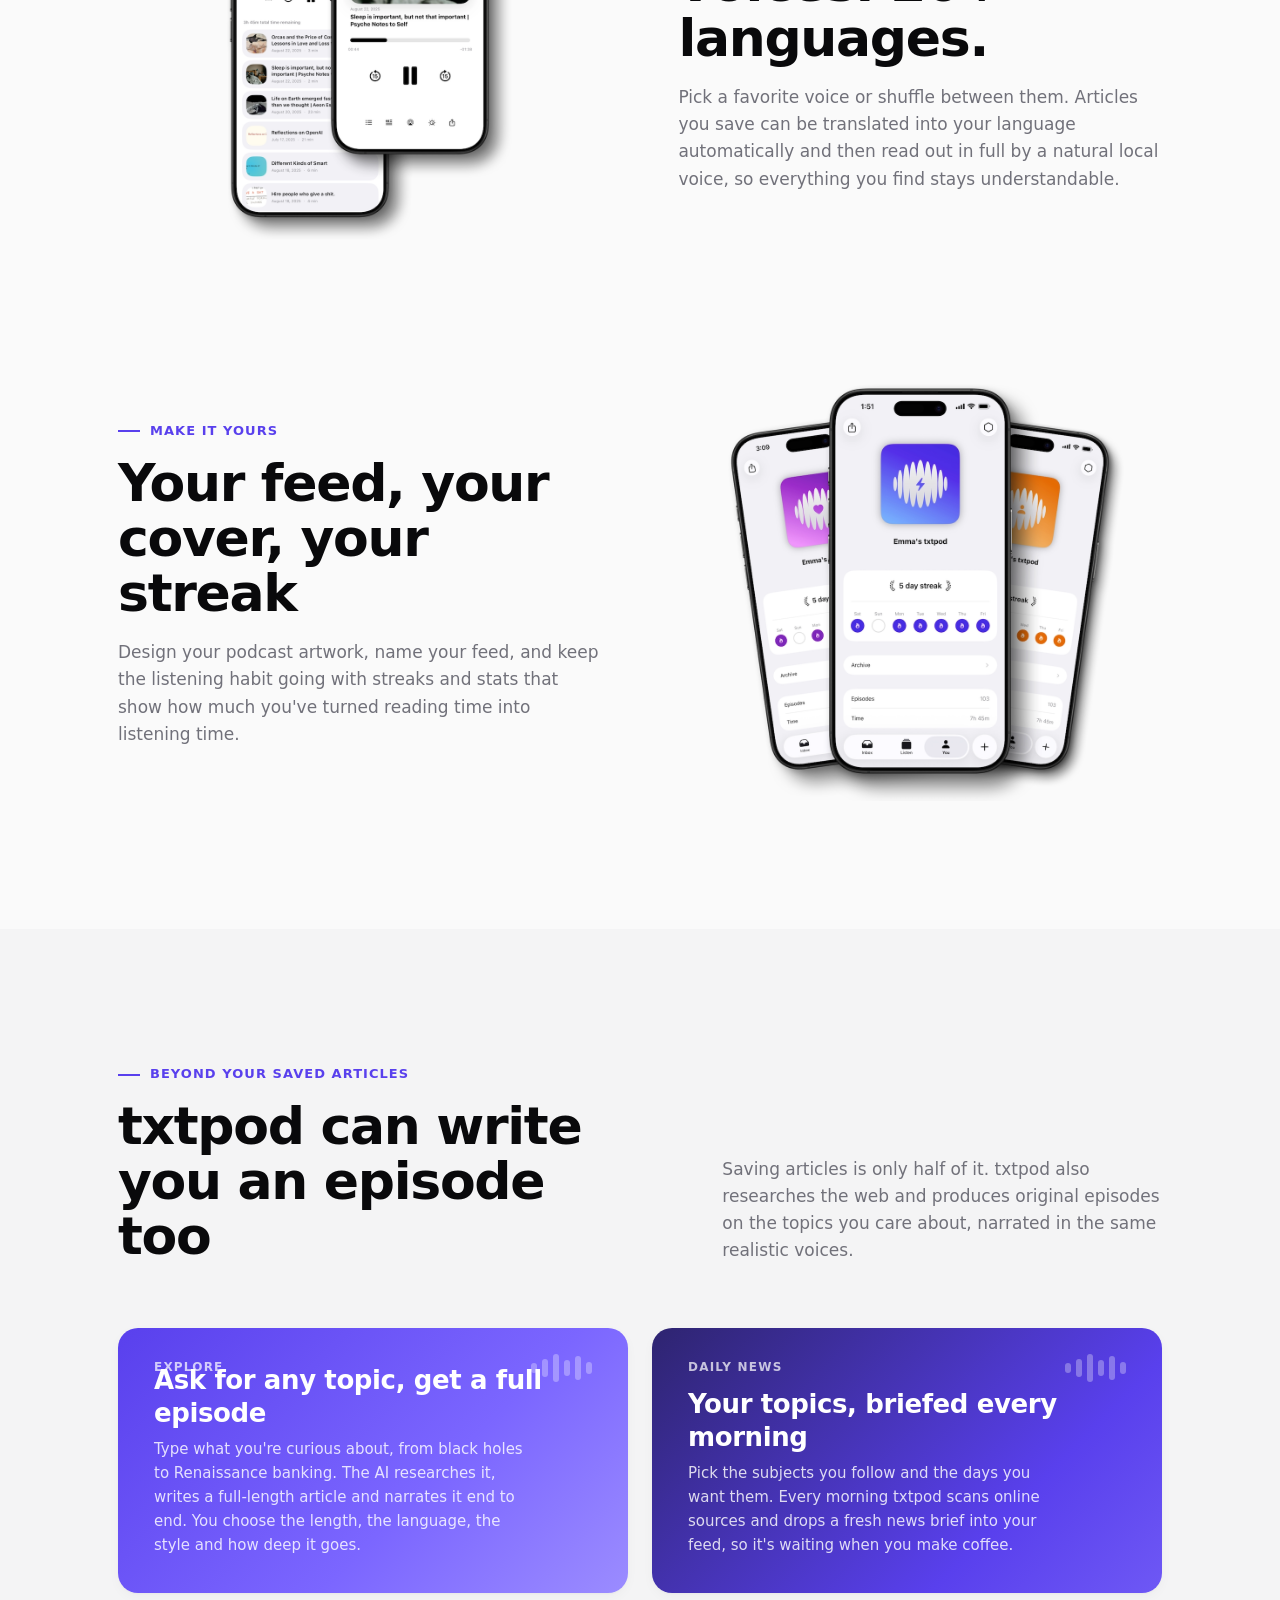
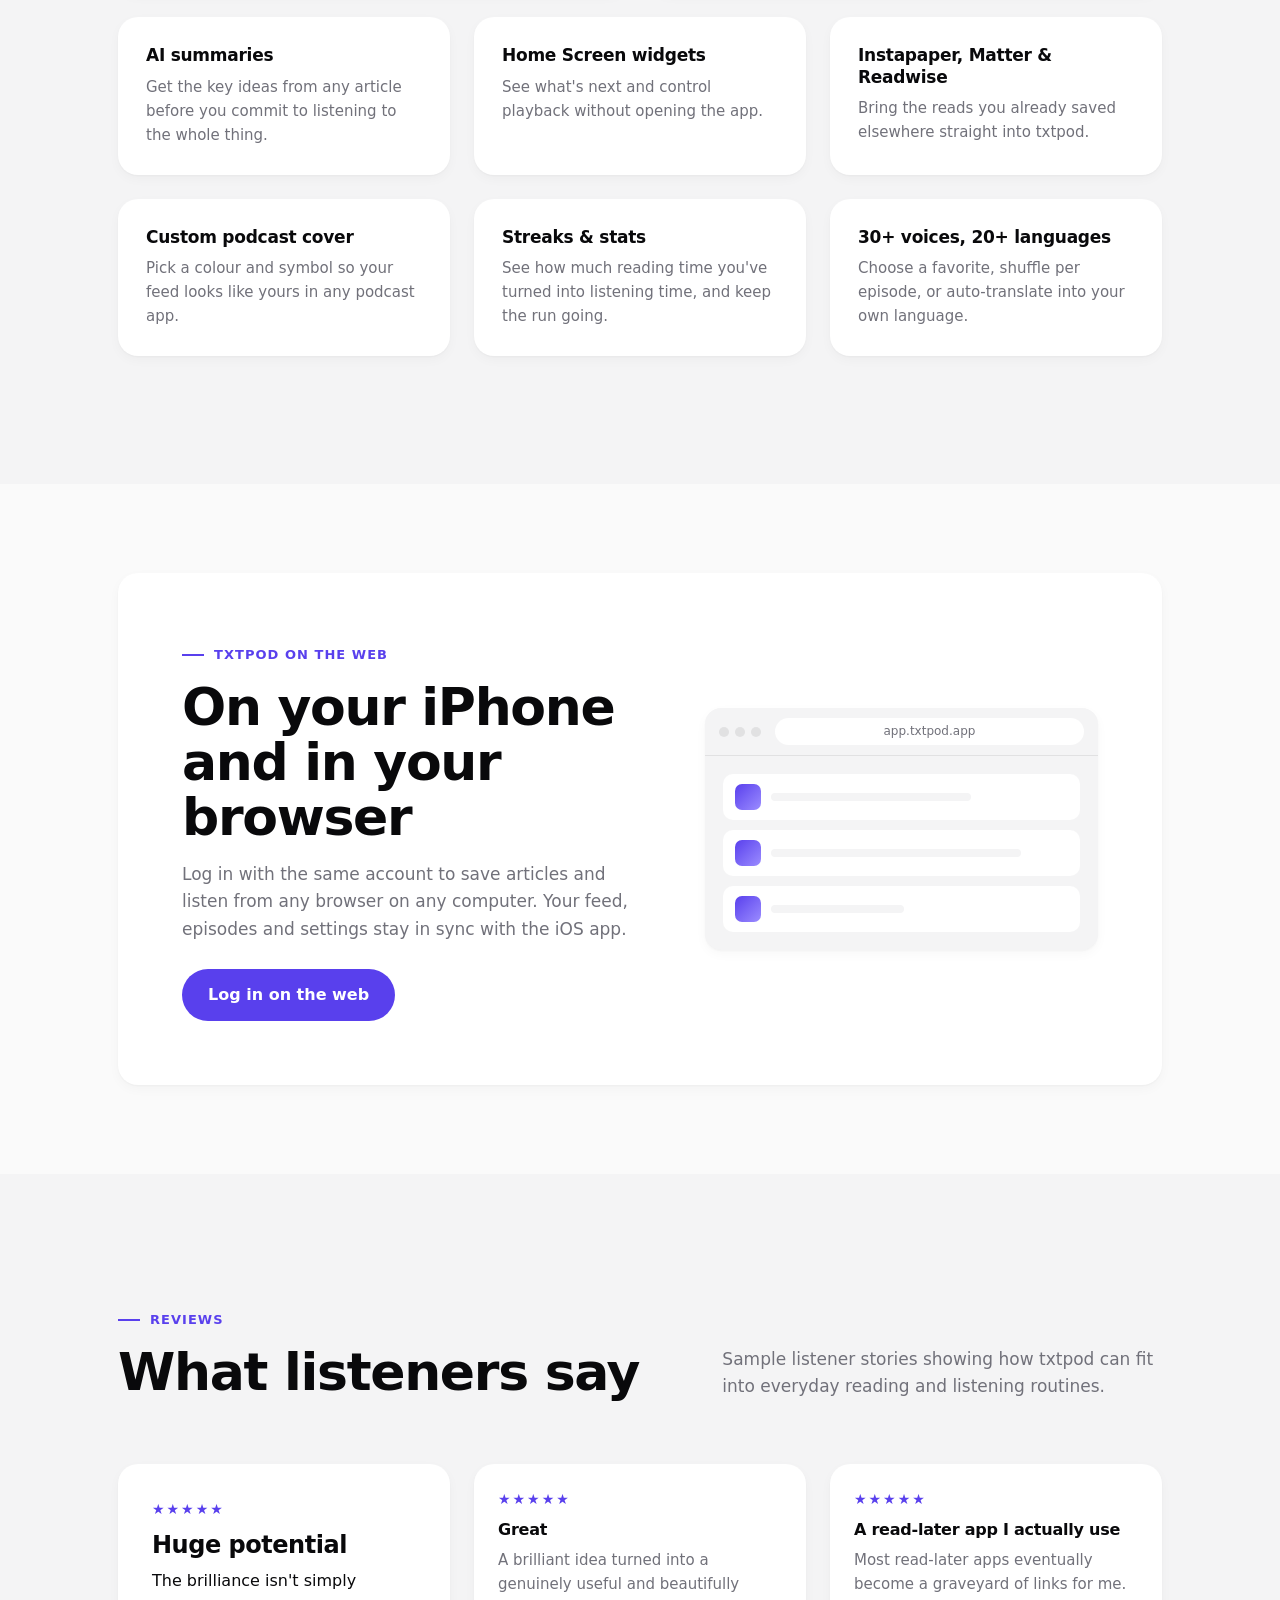
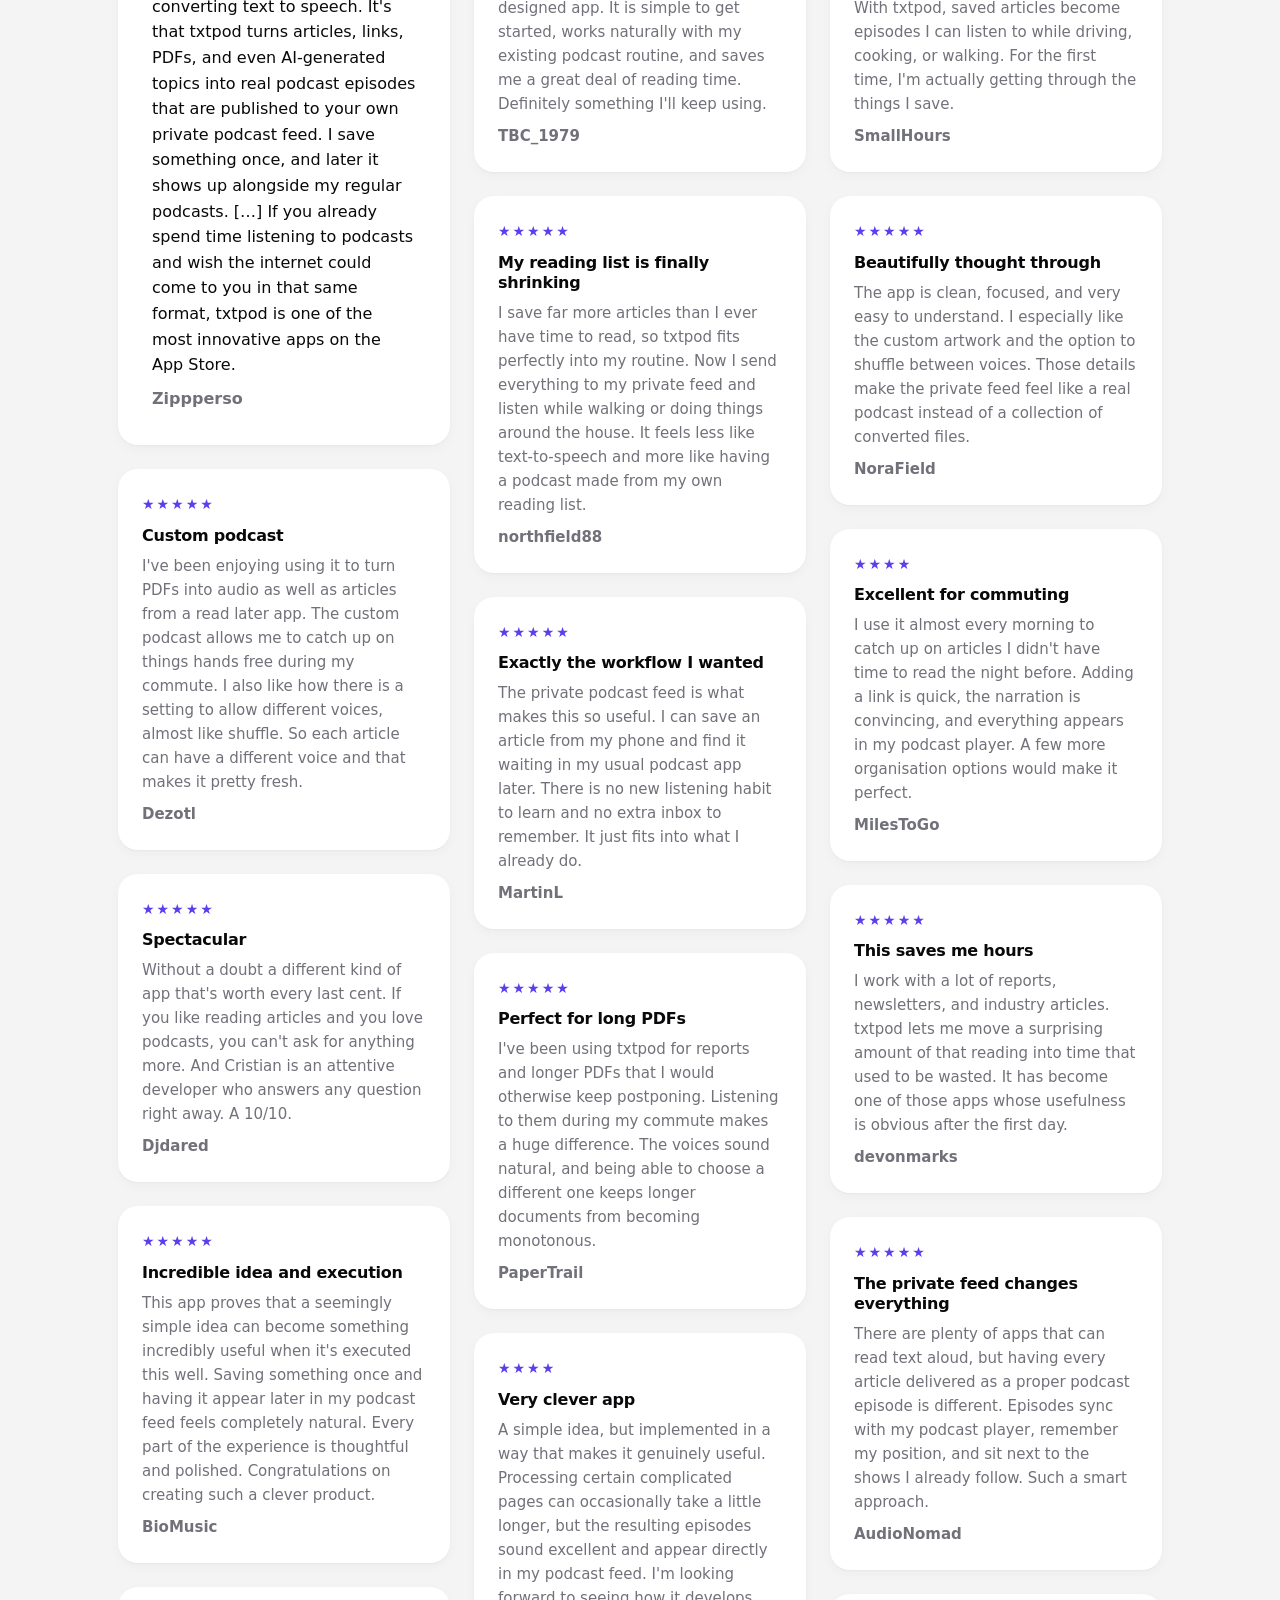
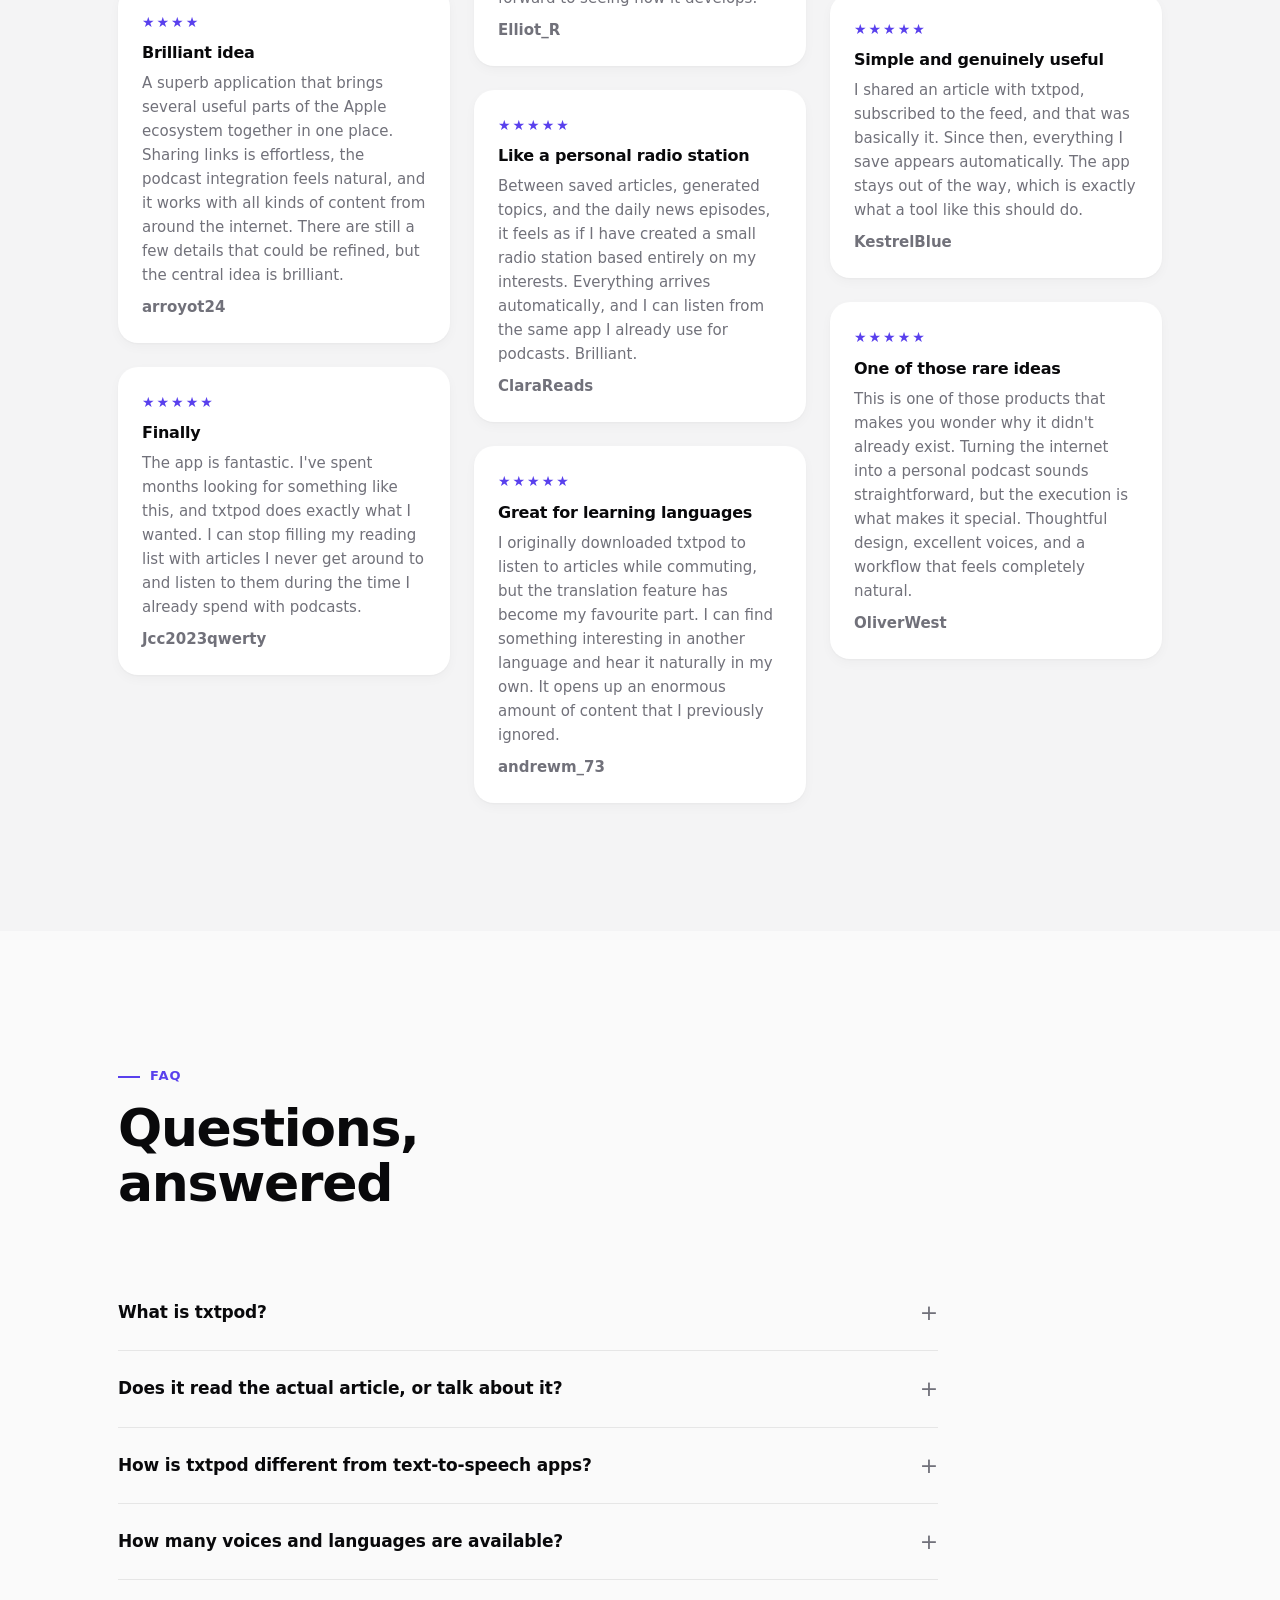
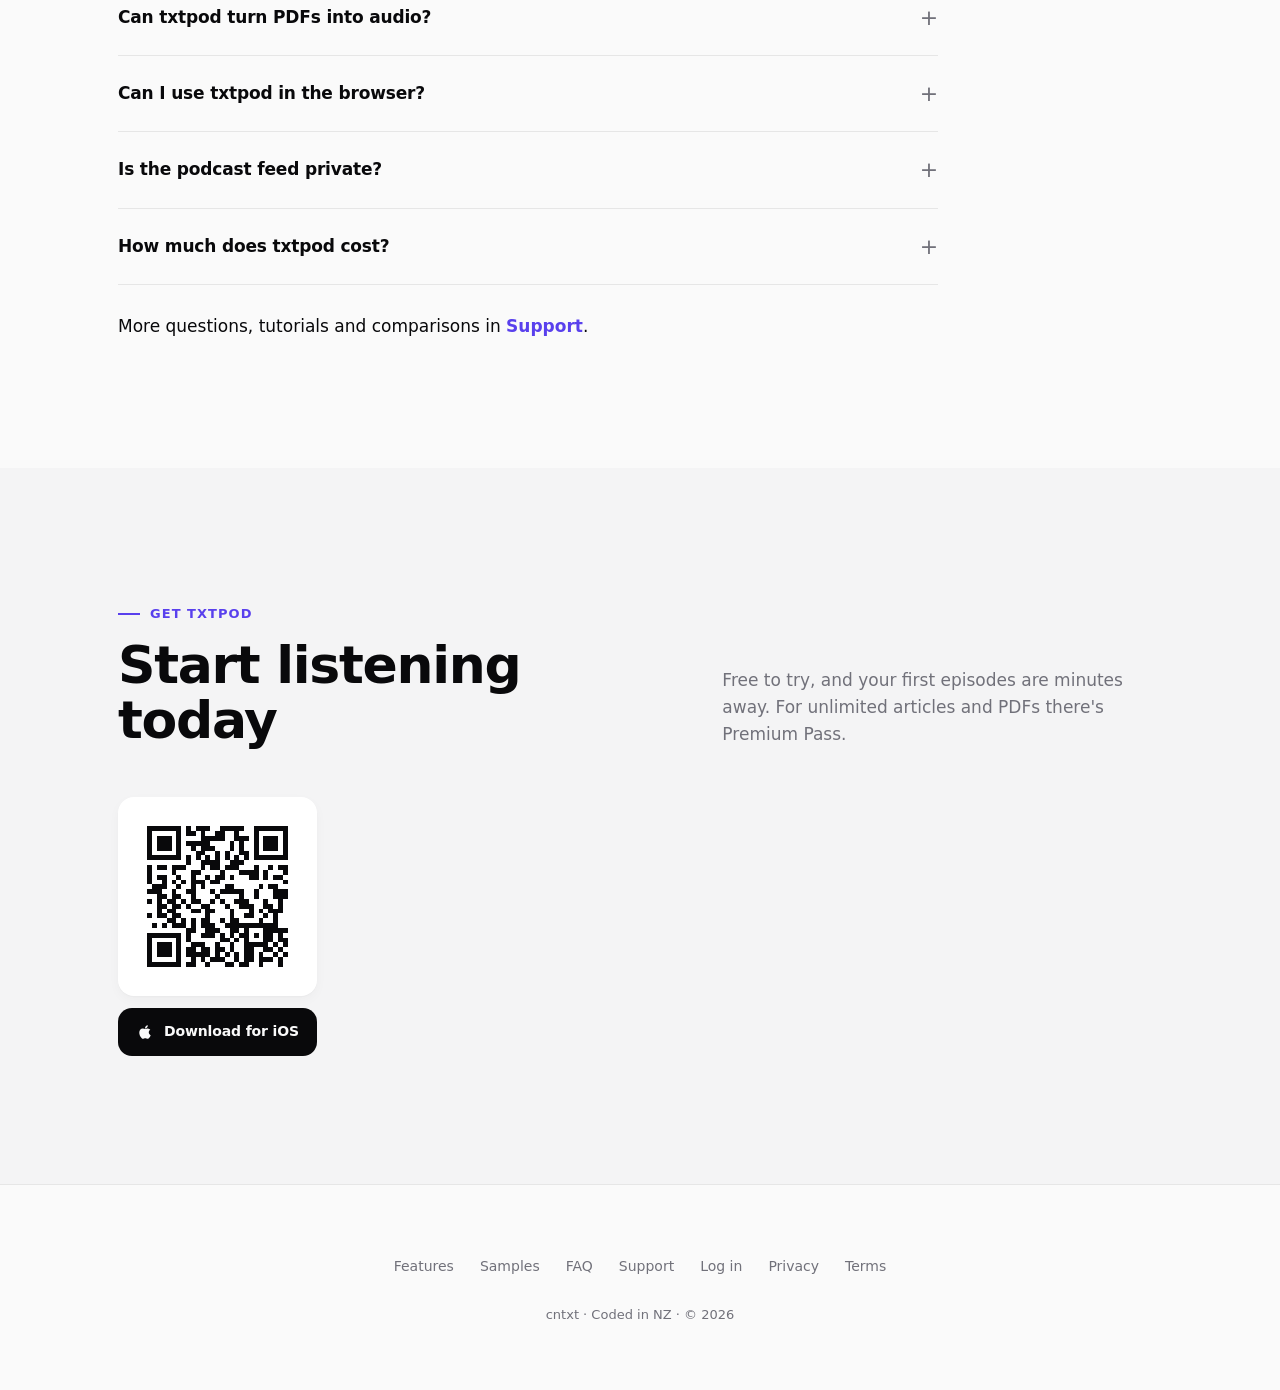
==== commit f00fc043: "Add sample listener reviews" ====
--- a/index.html
+++ b/index.html
@@ -430,12 +430,10 @@
               <span class="eyebrow">Reviews</span>
               <h2 id="reviews-title">What listeners say</h2>
             </div>
-            <p>This is what people using txtpod say. Every quote is a real App&nbsp;Store review.
-              <a class="reviews-link" href="https://apps.apple.com/us/app/txtpod-text-to-speech-podcast/id6748379680?see-all=reviews" target="_blank" rel="noopener">Read them on the App Store</a>
-            </p>
+            <p>Sample listener stories showing how txtpod can fit into everyday reading and listening routines.</p>
           </div>
           <!--
-            Reviews are real App Store reviews. To add one, copy a <article class="review-card reveal">
+            Reviews are sample presentation content. To add one, copy a <article class="review-card reveal">
             block below and fill in the stars, title, body and the reviewer's handle.
             Add class "is-featured" to give a card the wide lead position.
           -->
@@ -461,26 +459,104 @@
             <article class="review-card reveal">
               <div class="review-stars" aria-label="5 out of 5 stars">★★★★★</div>
               <h3>Incredible idea and execution</h3>
-              <p>This app proves that a seemingly simple idea becomes something incredibly useful when it's executed as well as this. Congratulations.</p>
+              <p>This app proves that a seemingly simple idea can become something incredibly useful when it's executed this well. Saving something once and having it appear later in my podcast feed feels completely natural. Every part of the experience is thoughtful and polished. Congratulations on creating such a clever product.</p>
               <p class="review-author">BioMusic</p>
             </article>
             <article class="review-card reveal">
               <div class="review-stars" aria-label="4 out of 5 stars">★★★★</div>
               <h3>Brilliant idea</h3>
-              <p>A superb application that brings several key tools of the Apple ecosystem together into one hub for all kinds of content on the internet.</p>
+              <p>A superb application that brings several useful parts of the Apple ecosystem together in one place. Sharing links is effortless, the podcast integration feels natural, and it works with all kinds of content from around the internet. There are still a few details that could be refined, but the central idea is brilliant.</p>
               <p class="review-author">arroyot24</p>
             </article>
             <article class="review-card reveal">
               <div class="review-stars" aria-label="5 out of 5 stars">★★★★★</div>
               <h3>Finally</h3>
-              <p>The app is brutal. I've spent months looking for something like this.</p>
+              <p>The app is fantastic. I've spent months looking for something like this, and txtpod does exactly what I wanted. I can stop filling my reading list with articles I never get around to and listen to them during the time I already spend with podcasts.</p>
               <p class="review-author">Jcc2023qwerty</p>
             </article>
             <article class="review-card reveal">
               <div class="review-stars" aria-label="5 out of 5 stars">★★★★★</div>
               <h3>Great</h3>
-              <p>A brilliant idea that I'll keep on using.</p>
+              <p>A brilliant idea turned into a genuinely useful and beautifully designed app. It is simple to get started, works naturally with my existing podcast routine, and saves me a great deal of reading time. Definitely something I'll keep using.</p>
               <p class="review-author">TBC_1979</p>
+            </article>
+            <article class="review-card reveal">
+              <div class="review-stars" aria-label="5 out of 5 stars">★★★★★</div>
+              <h3>My reading list is finally shrinking</h3>
+              <p>I save far more articles than I ever have time to read, so txtpod fits perfectly into my routine. Now I send everything to my private feed and listen while walking or doing things around the house. It feels less like text-to-speech and more like having a podcast made from my own reading list.</p>
+              <p class="review-author">northfield88</p>
+            </article>
+            <article class="review-card reveal">
+              <div class="review-stars" aria-label="5 out of 5 stars">★★★★★</div>
+              <h3>Exactly the workflow I wanted</h3>
+              <p>The private podcast feed is what makes this so useful. I can save an article from my phone and find it waiting in my usual podcast app later. There is no new listening habit to learn and no extra inbox to remember. It just fits into what I already do.</p>
+              <p class="review-author">MartinL</p>
+            </article>
+            <article class="review-card reveal">
+              <div class="review-stars" aria-label="5 out of 5 stars">★★★★★</div>
+              <h3>Perfect for long PDFs</h3>
+              <p>I've been using txtpod for reports and longer PDFs that I would otherwise keep postponing. Listening to them during my commute makes a huge difference. The voices sound natural, and being able to choose a different one keeps longer documents from becoming monotonous.</p>
+              <p class="review-author">PaperTrail</p>
+            </article>
+            <article class="review-card reveal">
+              <div class="review-stars" aria-label="4 out of 5 stars">★★★★</div>
+              <h3>Very clever app</h3>
+              <p>A simple idea, but implemented in a way that makes it genuinely useful. Processing certain complicated pages can occasionally take a little longer, but the resulting episodes sound excellent and appear directly in my podcast feed. I'm looking forward to seeing how it develops.</p>
+              <p class="review-author">Elliot_R</p>
+            </article>
+            <article class="review-card reveal">
+              <div class="review-stars" aria-label="5 out of 5 stars">★★★★★</div>
+              <h3>Like a personal radio station</h3>
+              <p>Between saved articles, generated topics, and the daily news episodes, it feels as if I have created a small radio station based entirely on my interests. Everything arrives automatically, and I can listen from the same app I already use for podcasts. Brilliant.</p>
+              <p class="review-author">ClaraReads</p>
+            </article>
+            <article class="review-card reveal">
+              <div class="review-stars" aria-label="5 out of 5 stars">★★★★★</div>
+              <h3>Great for learning languages</h3>
+              <p>I originally downloaded txtpod to listen to articles while commuting, but the translation feature has become my favourite part. I can find something interesting in another language and hear it naturally in my own. It opens up an enormous amount of content that I previously ignored.</p>
+              <p class="review-author">andrewm_73</p>
+            </article>
+            <article class="review-card reveal">
+              <div class="review-stars" aria-label="5 out of 5 stars">★★★★★</div>
+              <h3>A read-later app I actually use</h3>
+              <p>Most read-later apps eventually become a graveyard of links for me. With txtpod, saved articles become episodes I can listen to while driving, cooking, or walking. For the first time, I'm actually getting through the things I save.</p>
+              <p class="review-author">SmallHours</p>
+            </article>
+            <article class="review-card reveal">
+              <div class="review-stars" aria-label="5 out of 5 stars">★★★★★</div>
+              <h3>Beautifully thought through</h3>
+              <p>The app is clean, focused, and very easy to understand. I especially like the custom artwork and the option to shuffle between voices. Those details make the private feed feel like a real podcast instead of a collection of converted files.</p>
+              <p class="review-author">NoraField</p>
+            </article>
+            <article class="review-card reveal">
+              <div class="review-stars" aria-label="4 out of 5 stars">★★★★</div>
+              <h3>Excellent for commuting</h3>
+              <p>I use it almost every morning to catch up on articles I didn't have time to read the night before. Adding a link is quick, the narration is convincing, and everything appears in my podcast player. A few more organisation options would make it perfect.</p>
+              <p class="review-author">MilesToGo</p>
+            </article>
+            <article class="review-card reveal">
+              <div class="review-stars" aria-label="5 out of 5 stars">★★★★★</div>
+              <h3>This saves me hours</h3>
+              <p>I work with a lot of reports, newsletters, and industry articles. txtpod lets me move a surprising amount of that reading into time that used to be wasted. It has become one of those apps whose usefulness is obvious after the first day.</p>
+              <p class="review-author">devonmarks</p>
+            </article>
+            <article class="review-card reveal">
+              <div class="review-stars" aria-label="5 out of 5 stars">★★★★★</div>
+              <h3>The private feed changes everything</h3>
+              <p>There are plenty of apps that can read text aloud, but having every article delivered as a proper podcast episode is different. Episodes sync with my podcast player, remember my position, and sit next to the shows I already follow. Such a smart approach.</p>
+              <p class="review-author">AudioNomad</p>
+            </article>
+            <article class="review-card reveal">
+              <div class="review-stars" aria-label="5 out of 5 stars">★★★★★</div>
+              <h3>Simple and genuinely useful</h3>
+              <p>I shared an article with txtpod, subscribed to the feed, and that was basically it. Since then, everything I save appears automatically. The app stays out of the way, which is exactly what a tool like this should do.</p>
+              <p class="review-author">KestrelBlue</p>
+            </article>
+            <article class="review-card reveal">
+              <div class="review-stars" aria-label="5 out of 5 stars">★★★★★</div>
+              <h3>One of those rare ideas</h3>
+              <p>This is one of those products that makes you wonder why it didn't already exist. Turning the internet into a personal podcast sounds straightforward, but the execution is what makes it special. Thoughtful design, excellent voices, and a workflow that feels completely natural.</p>
+              <p class="review-author">OliverWest</p>
             </article>
           </div>
         </div>
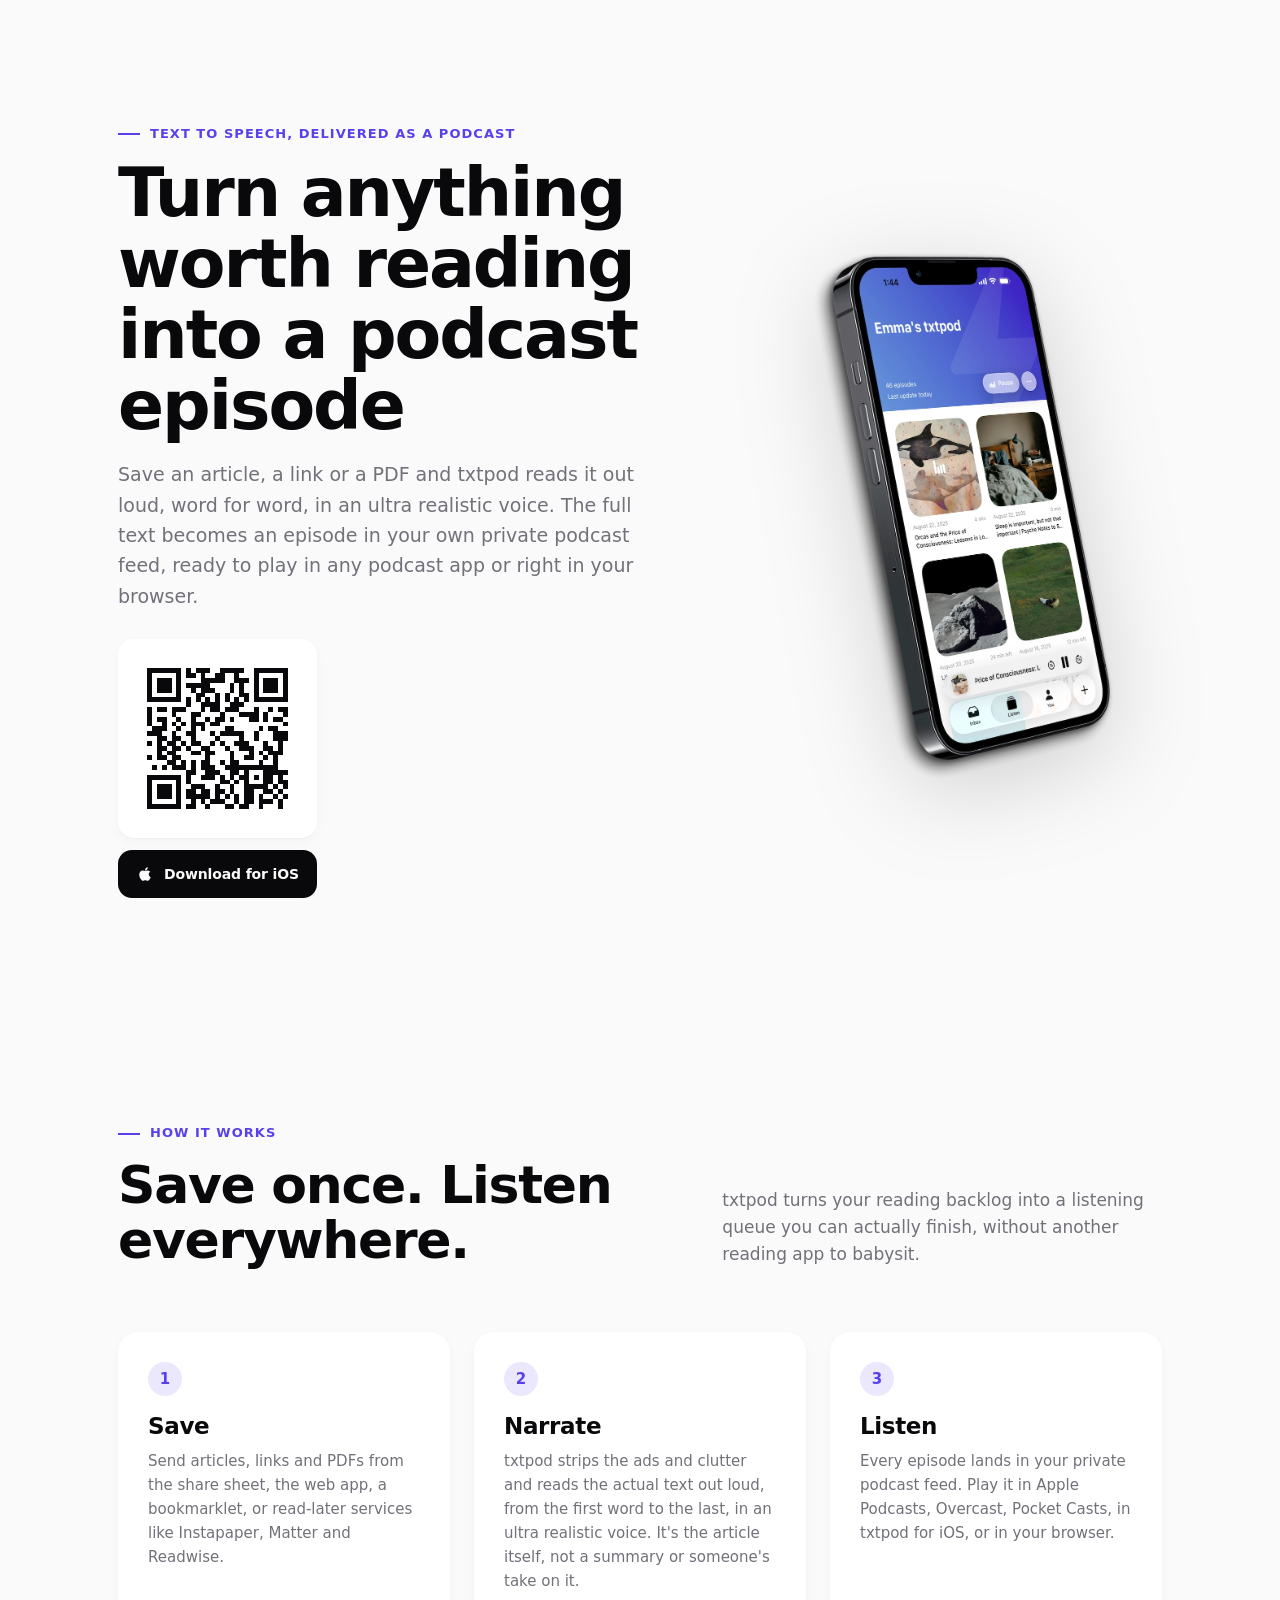
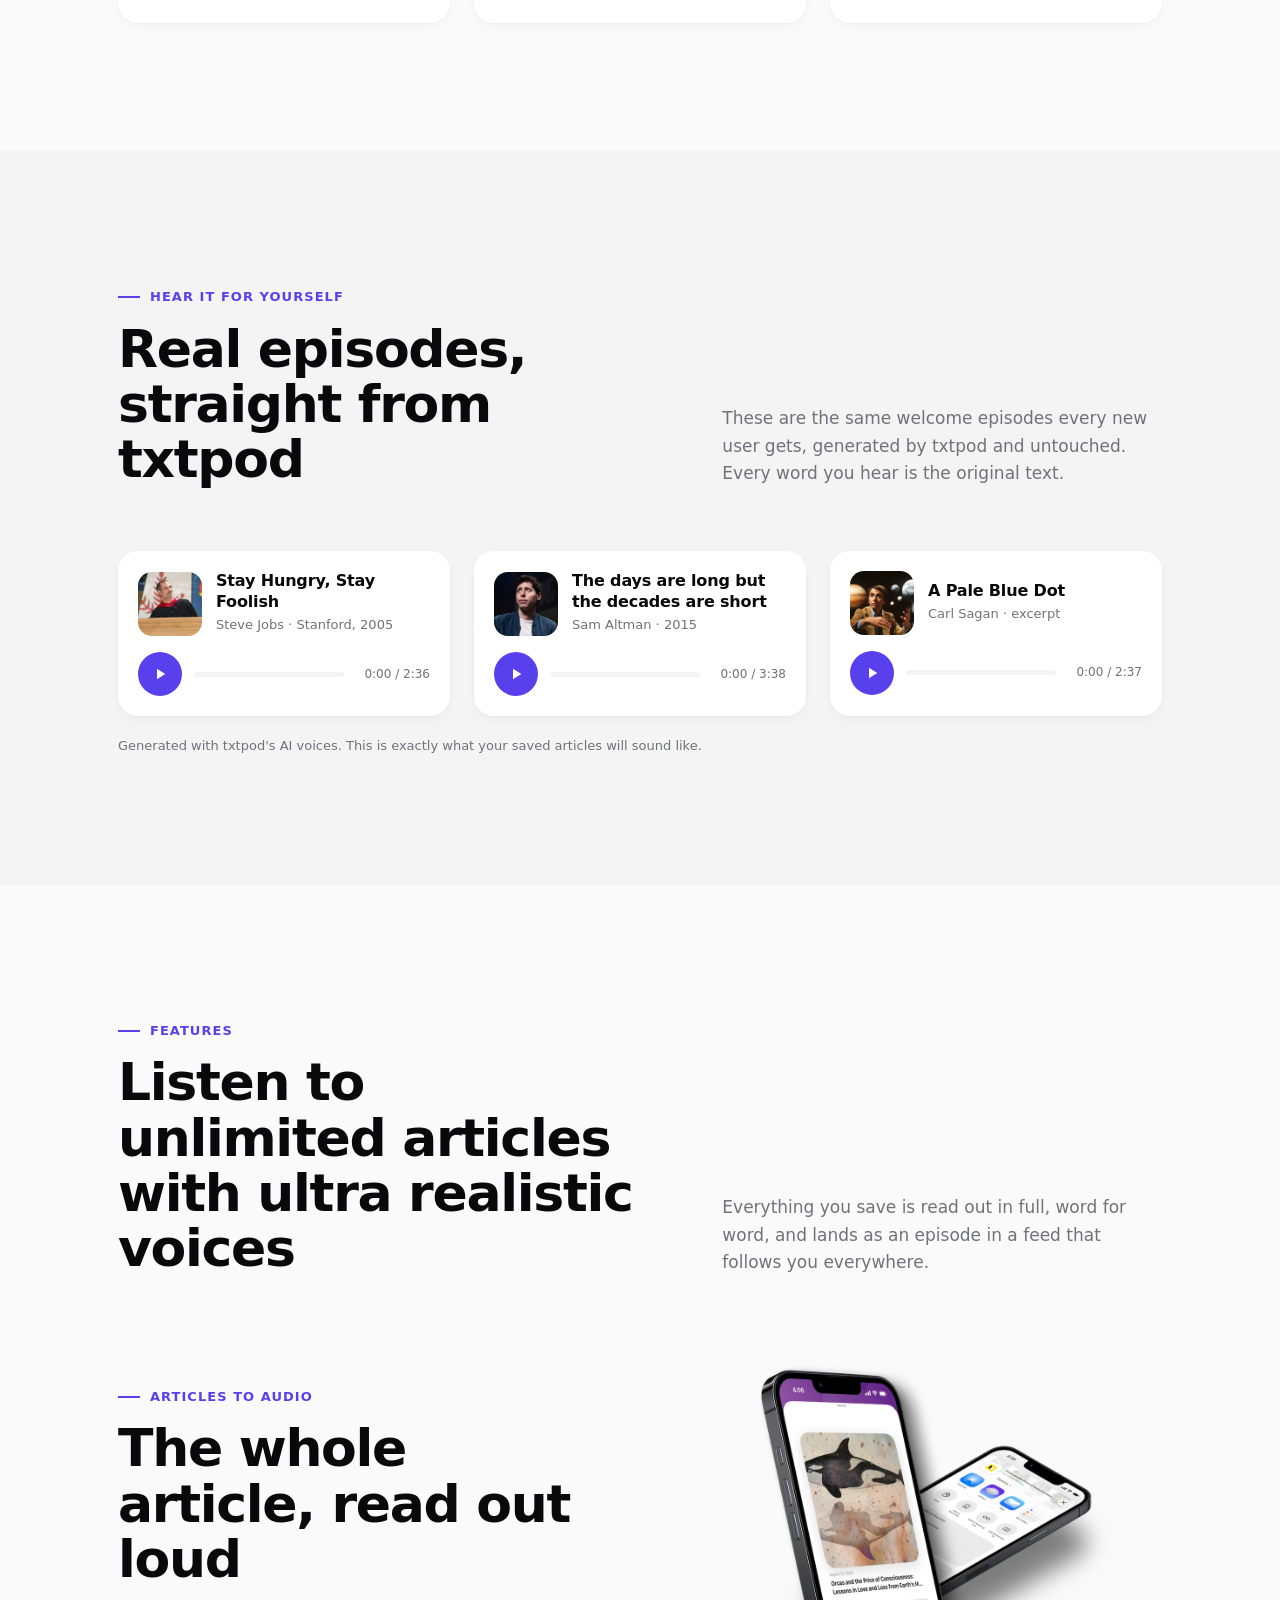
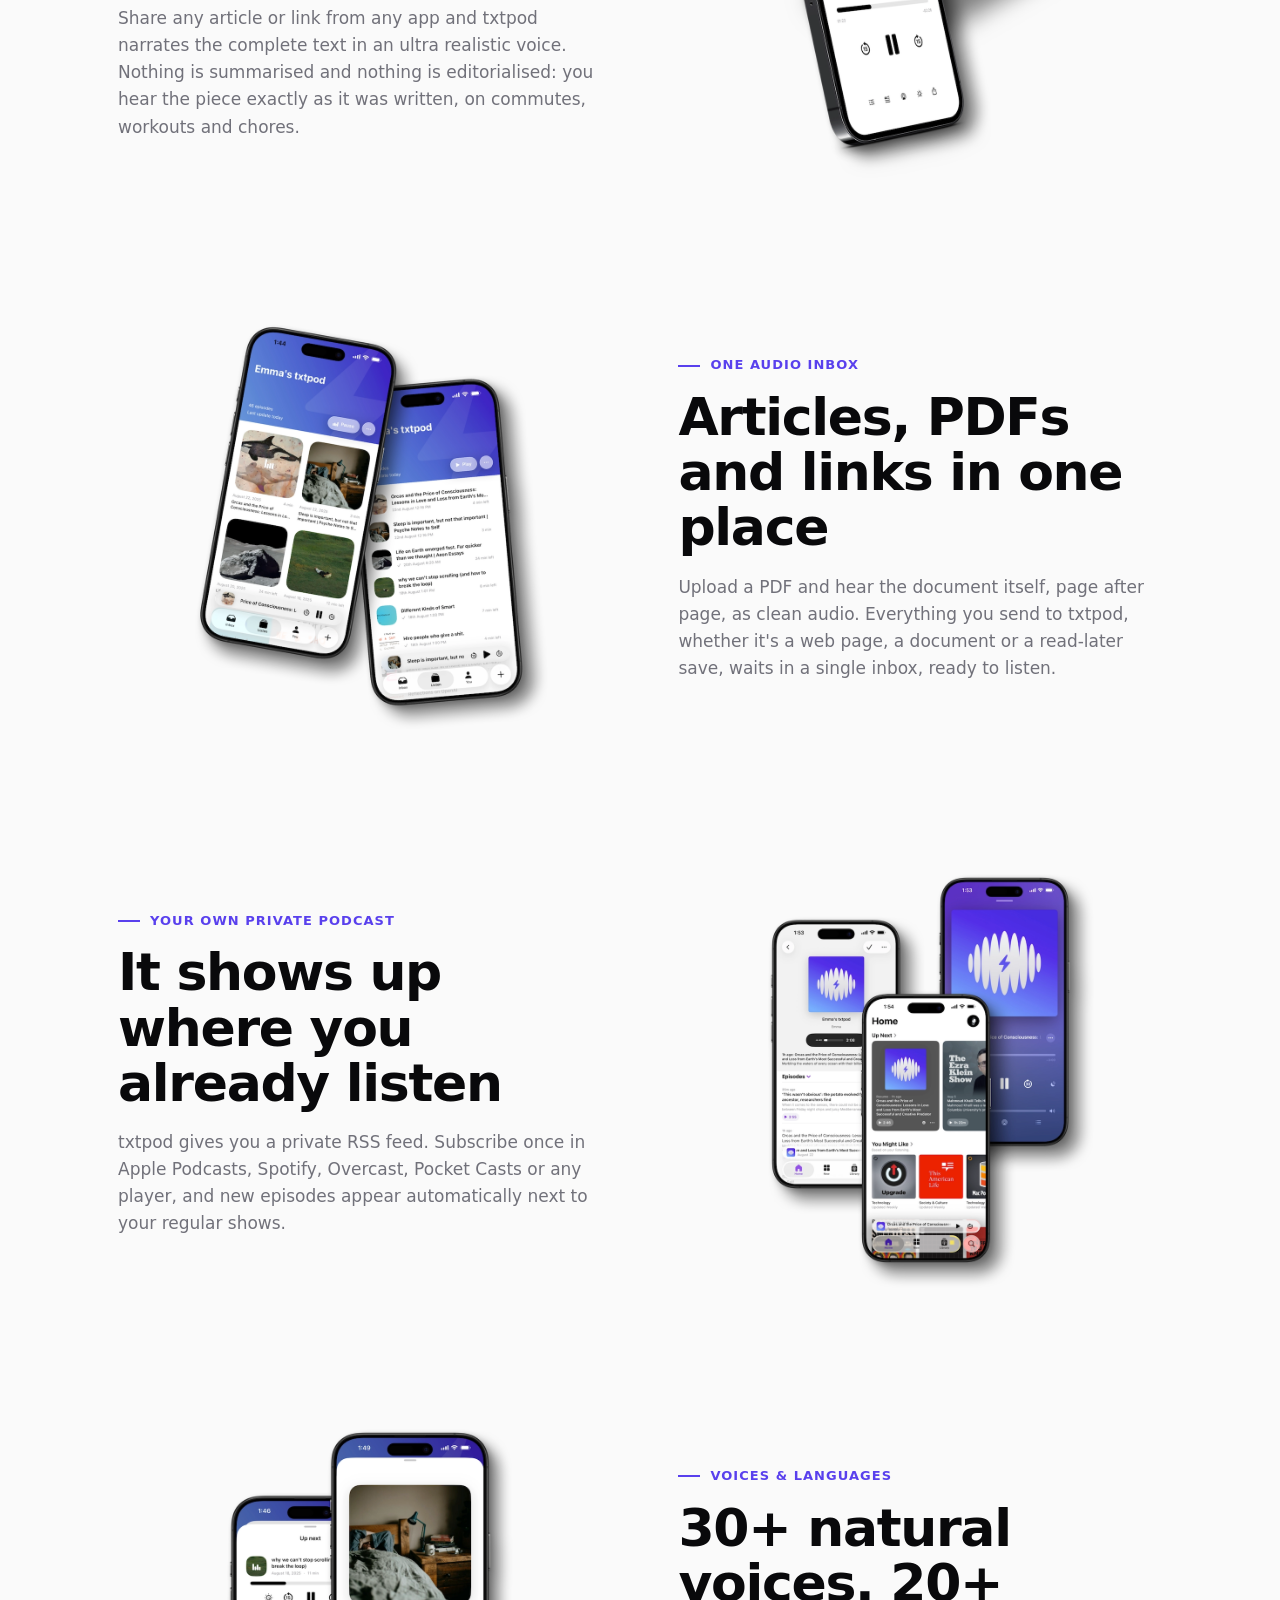
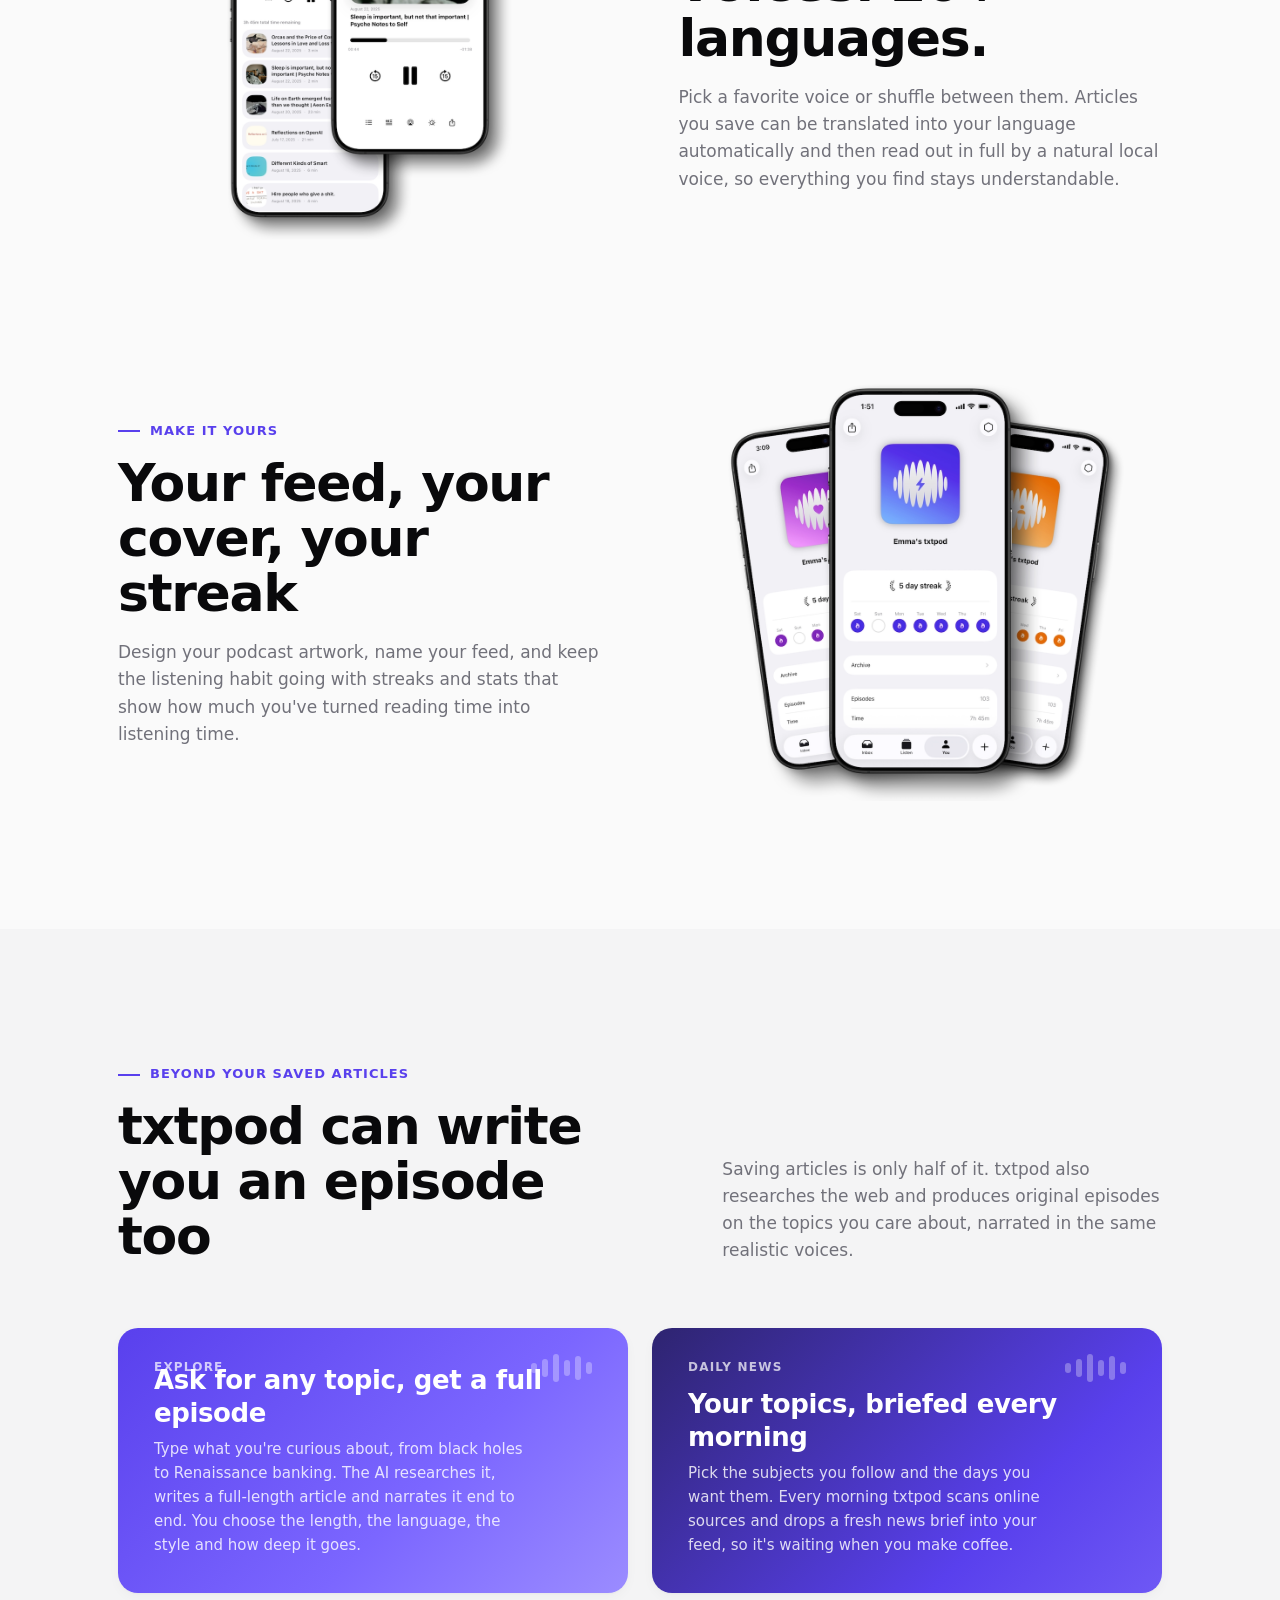
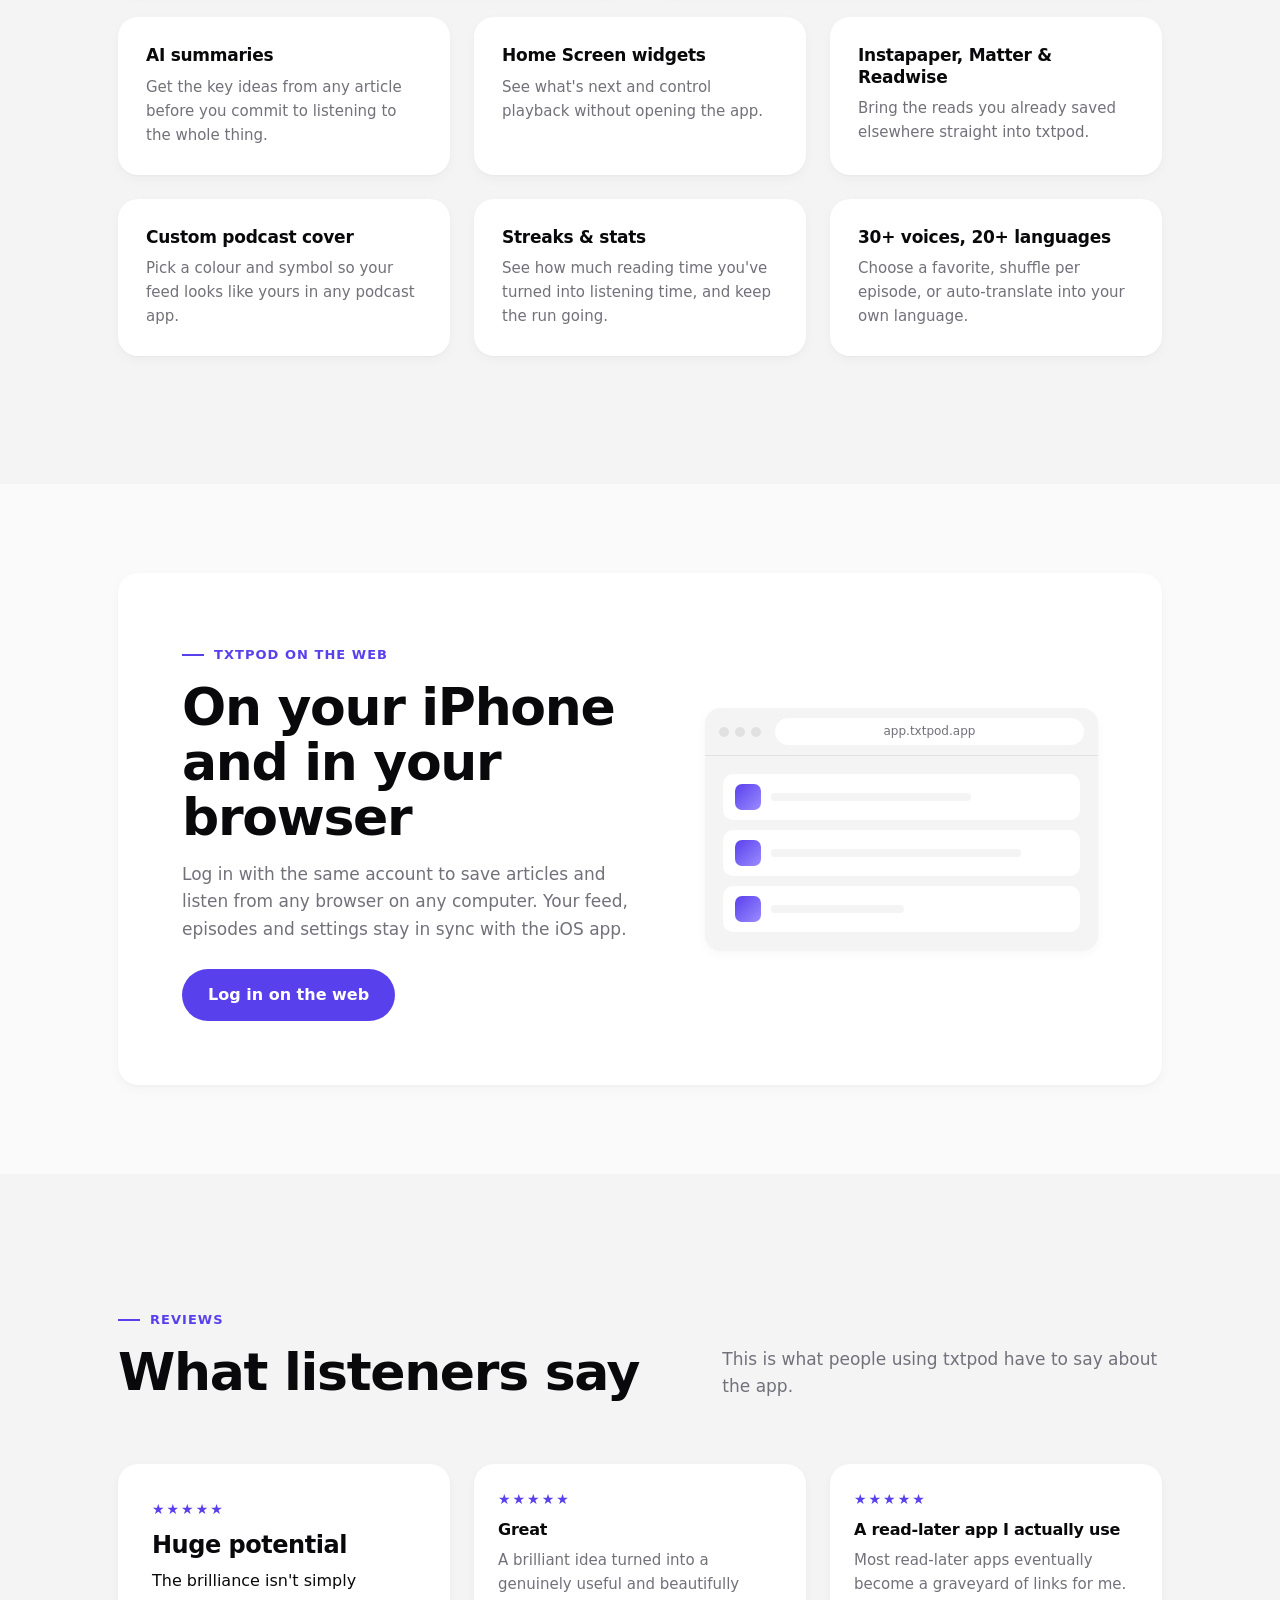
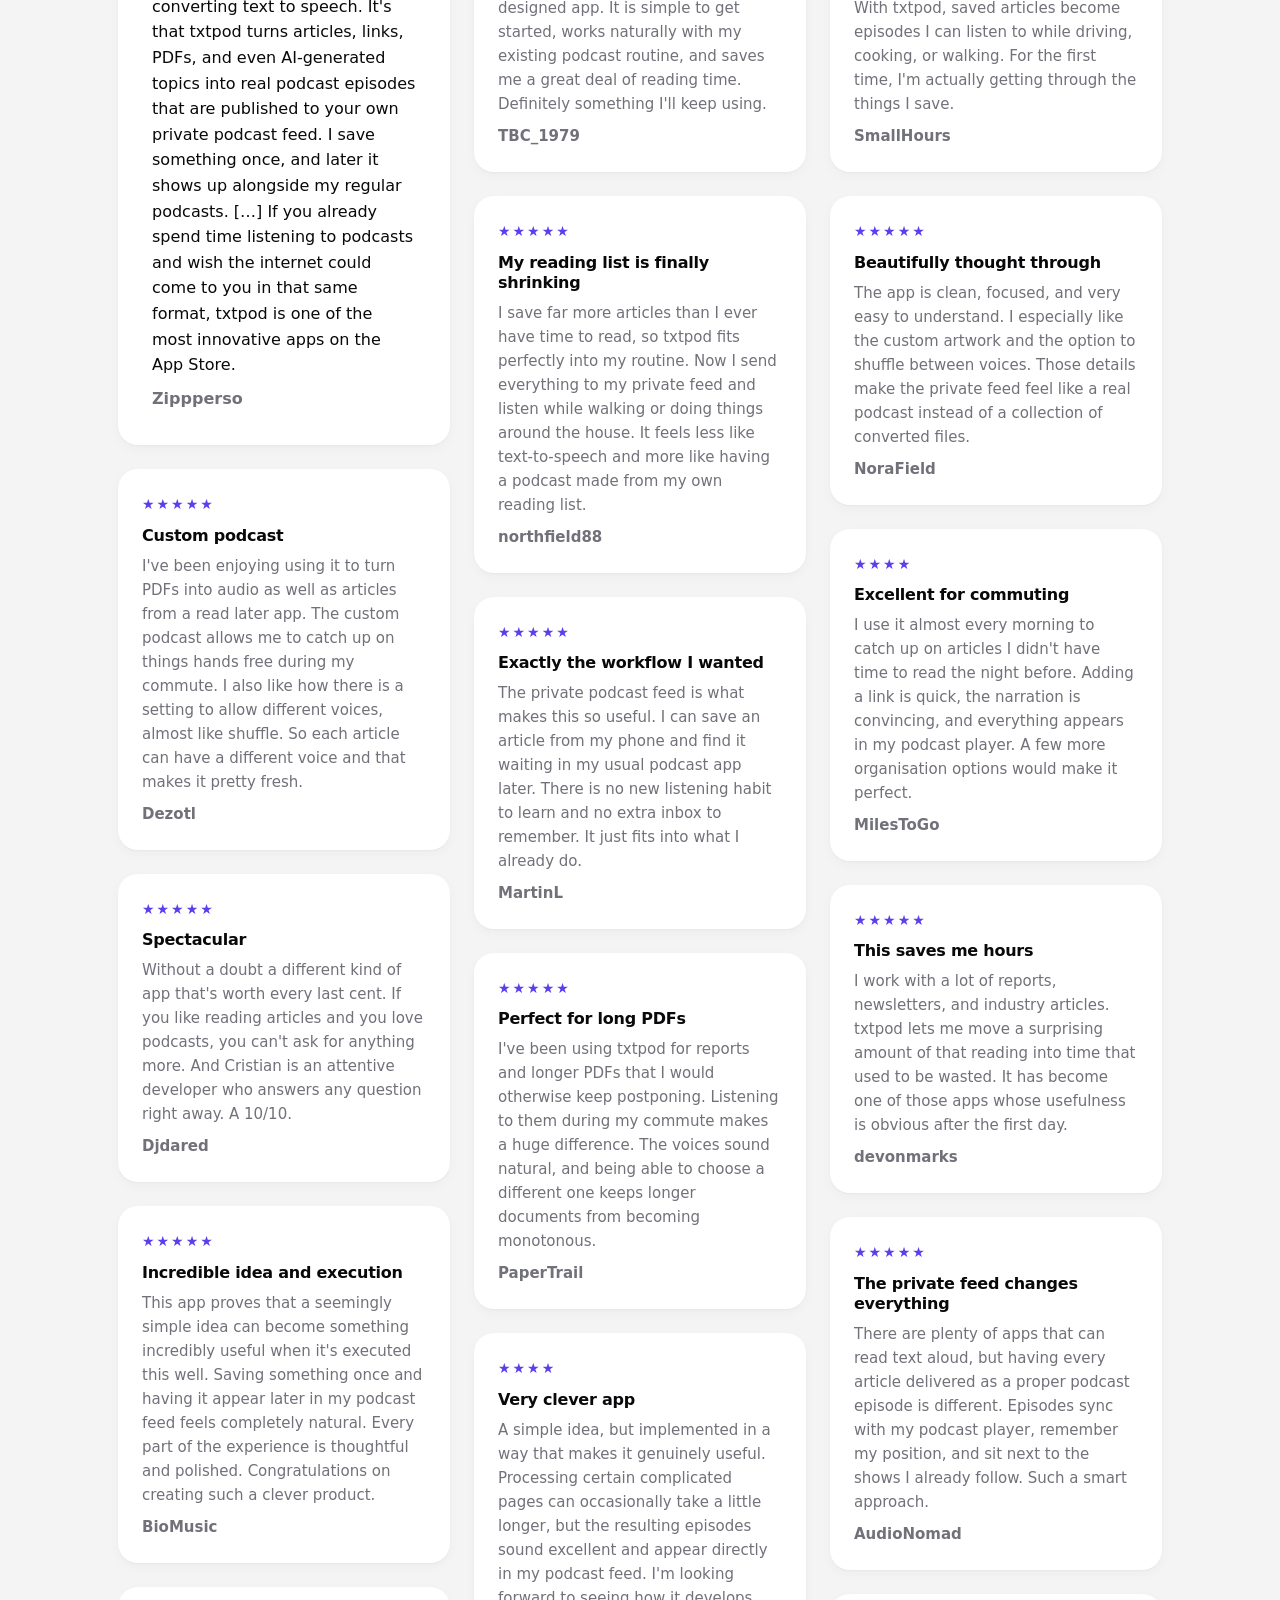
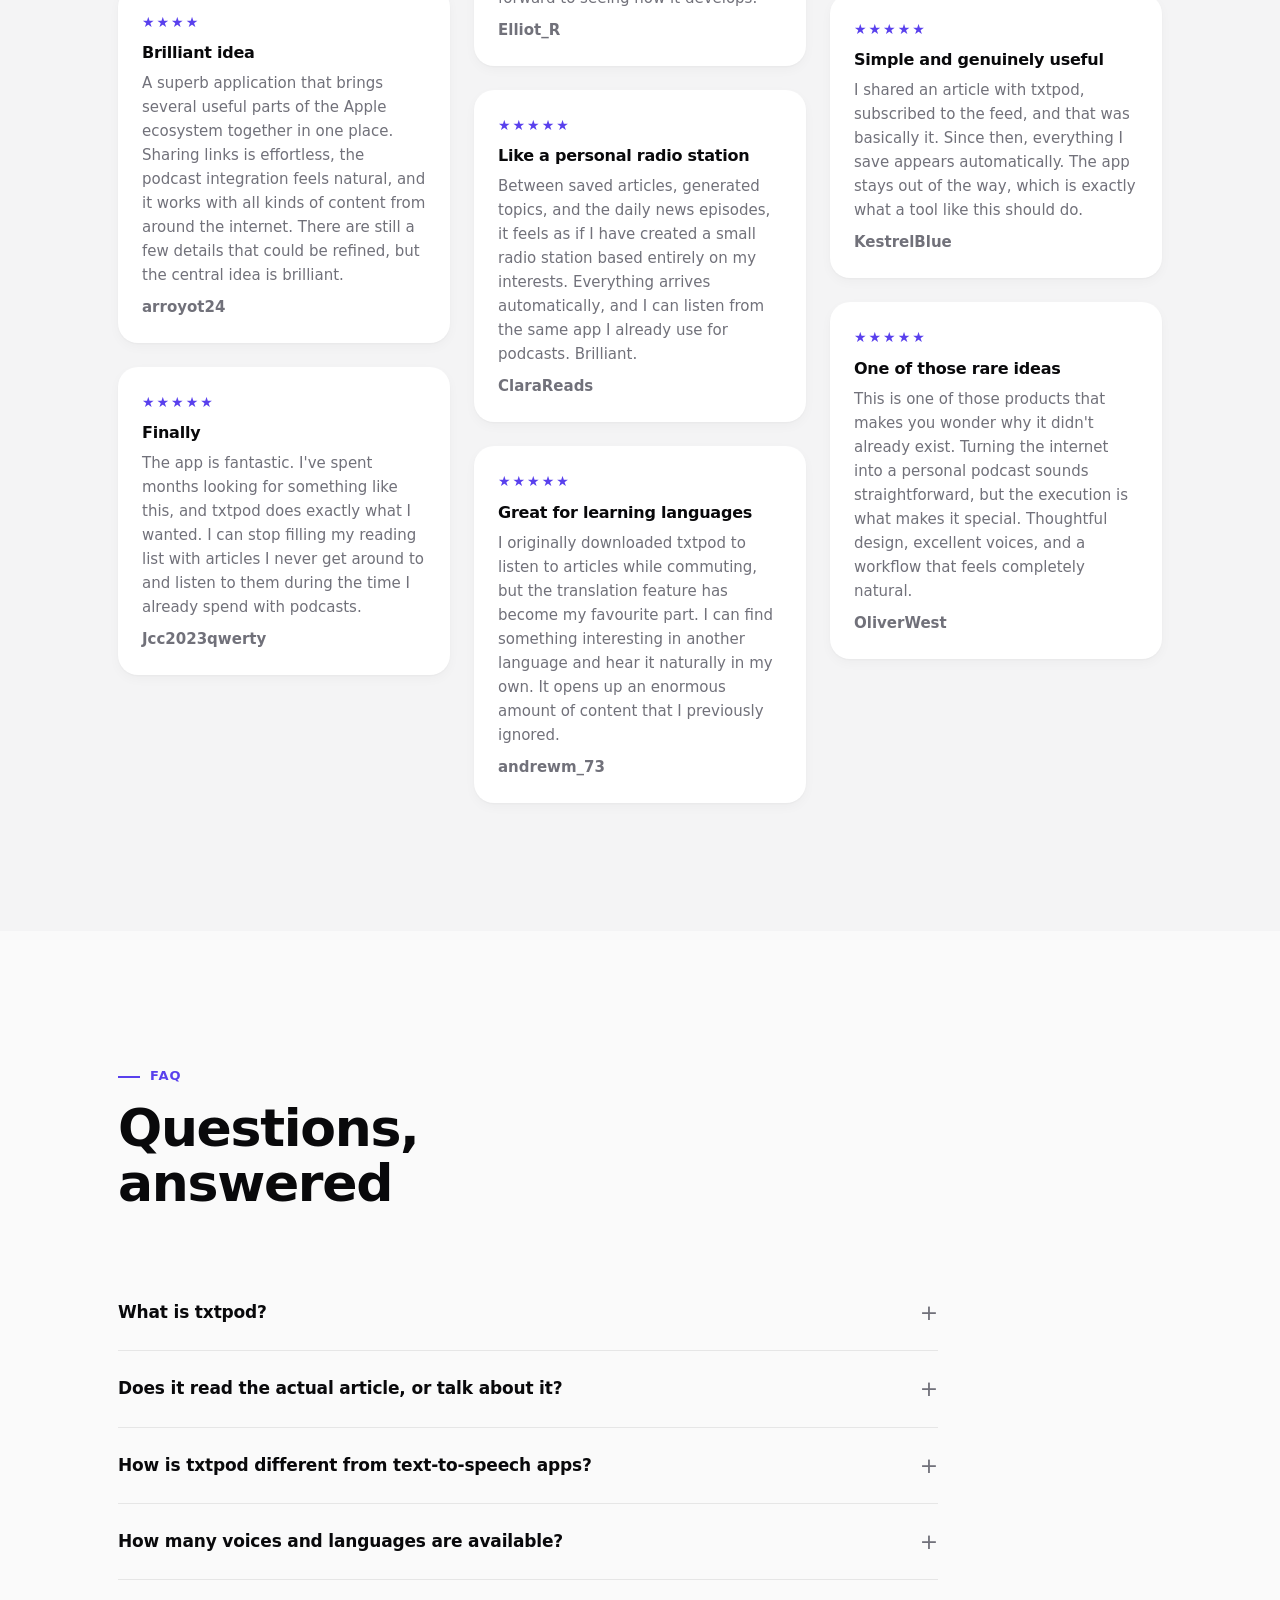
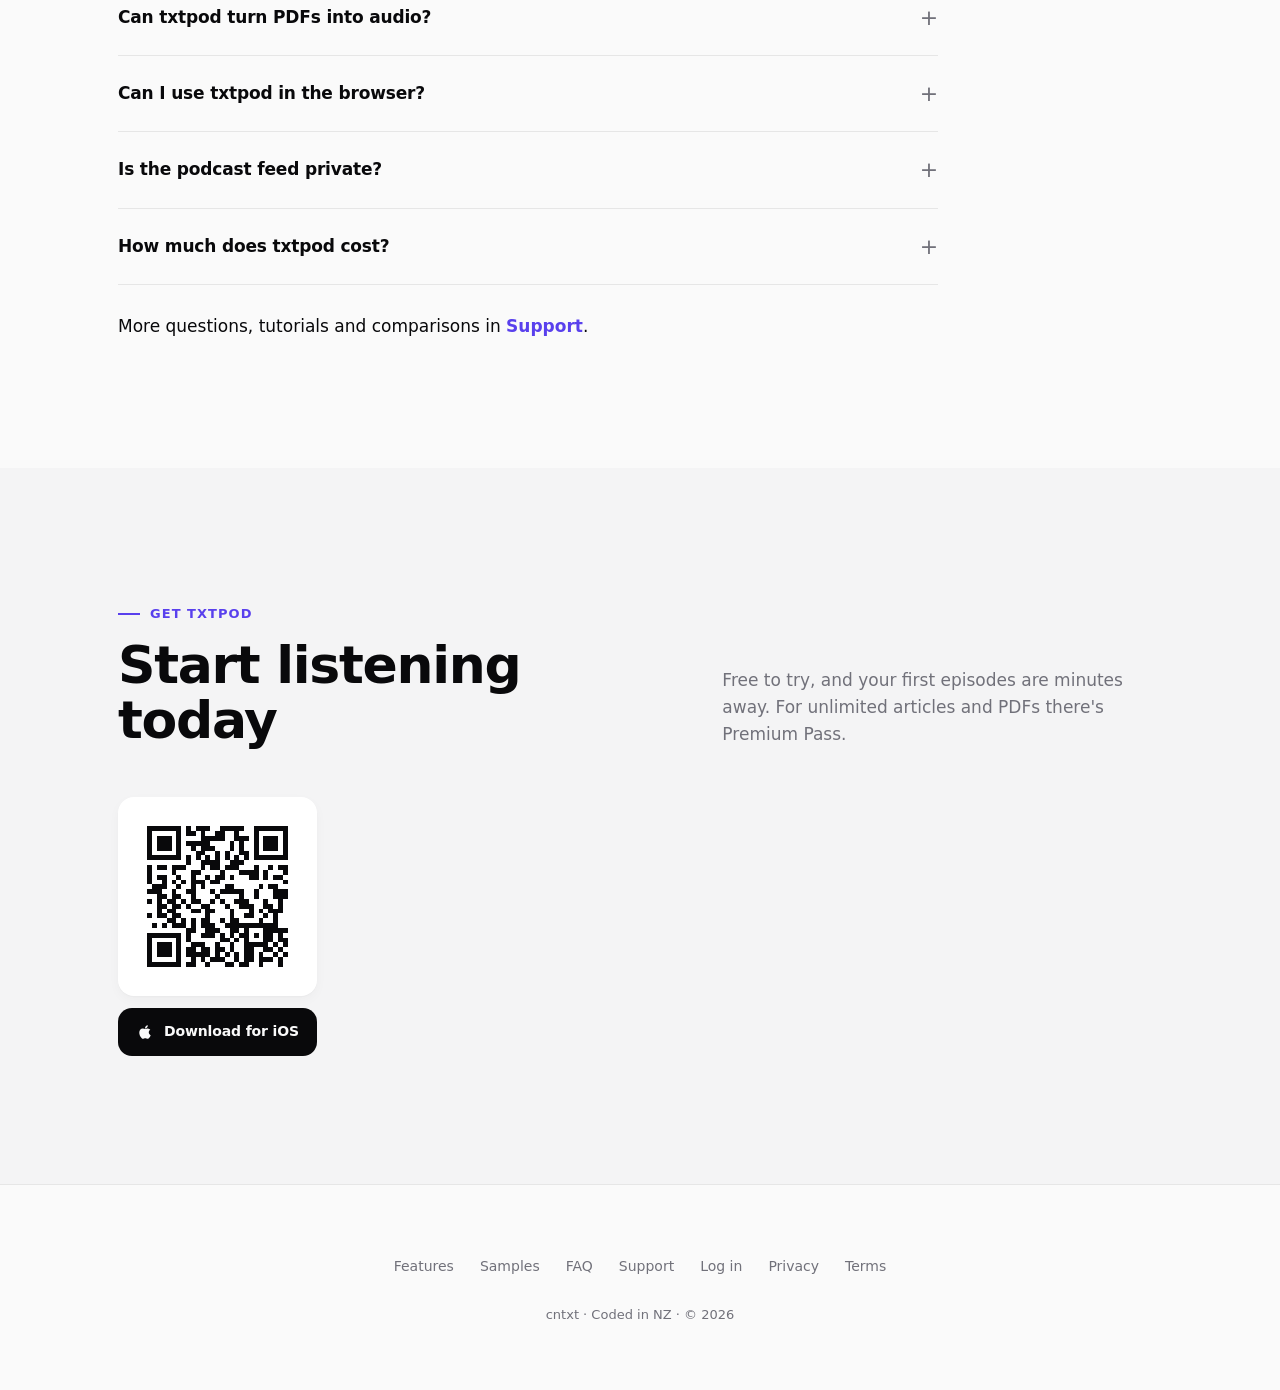
==== commit bf4b7b96: "Refine review section intro" ====
--- a/index.html
+++ b/index.html
@@ -430,7 +430,7 @@
               <span class="eyebrow">Reviews</span>
               <h2 id="reviews-title">What listeners say</h2>
             </div>
-            <p>Sample listener stories showing how txtpod can fit into everyday reading and listening routines.</p>
+            <p>This is what people using txtpod have to say about the app.</p>
           </div>
           <!--
             Reviews are sample presentation content. To add one, copy a <article class="review-card reveal">
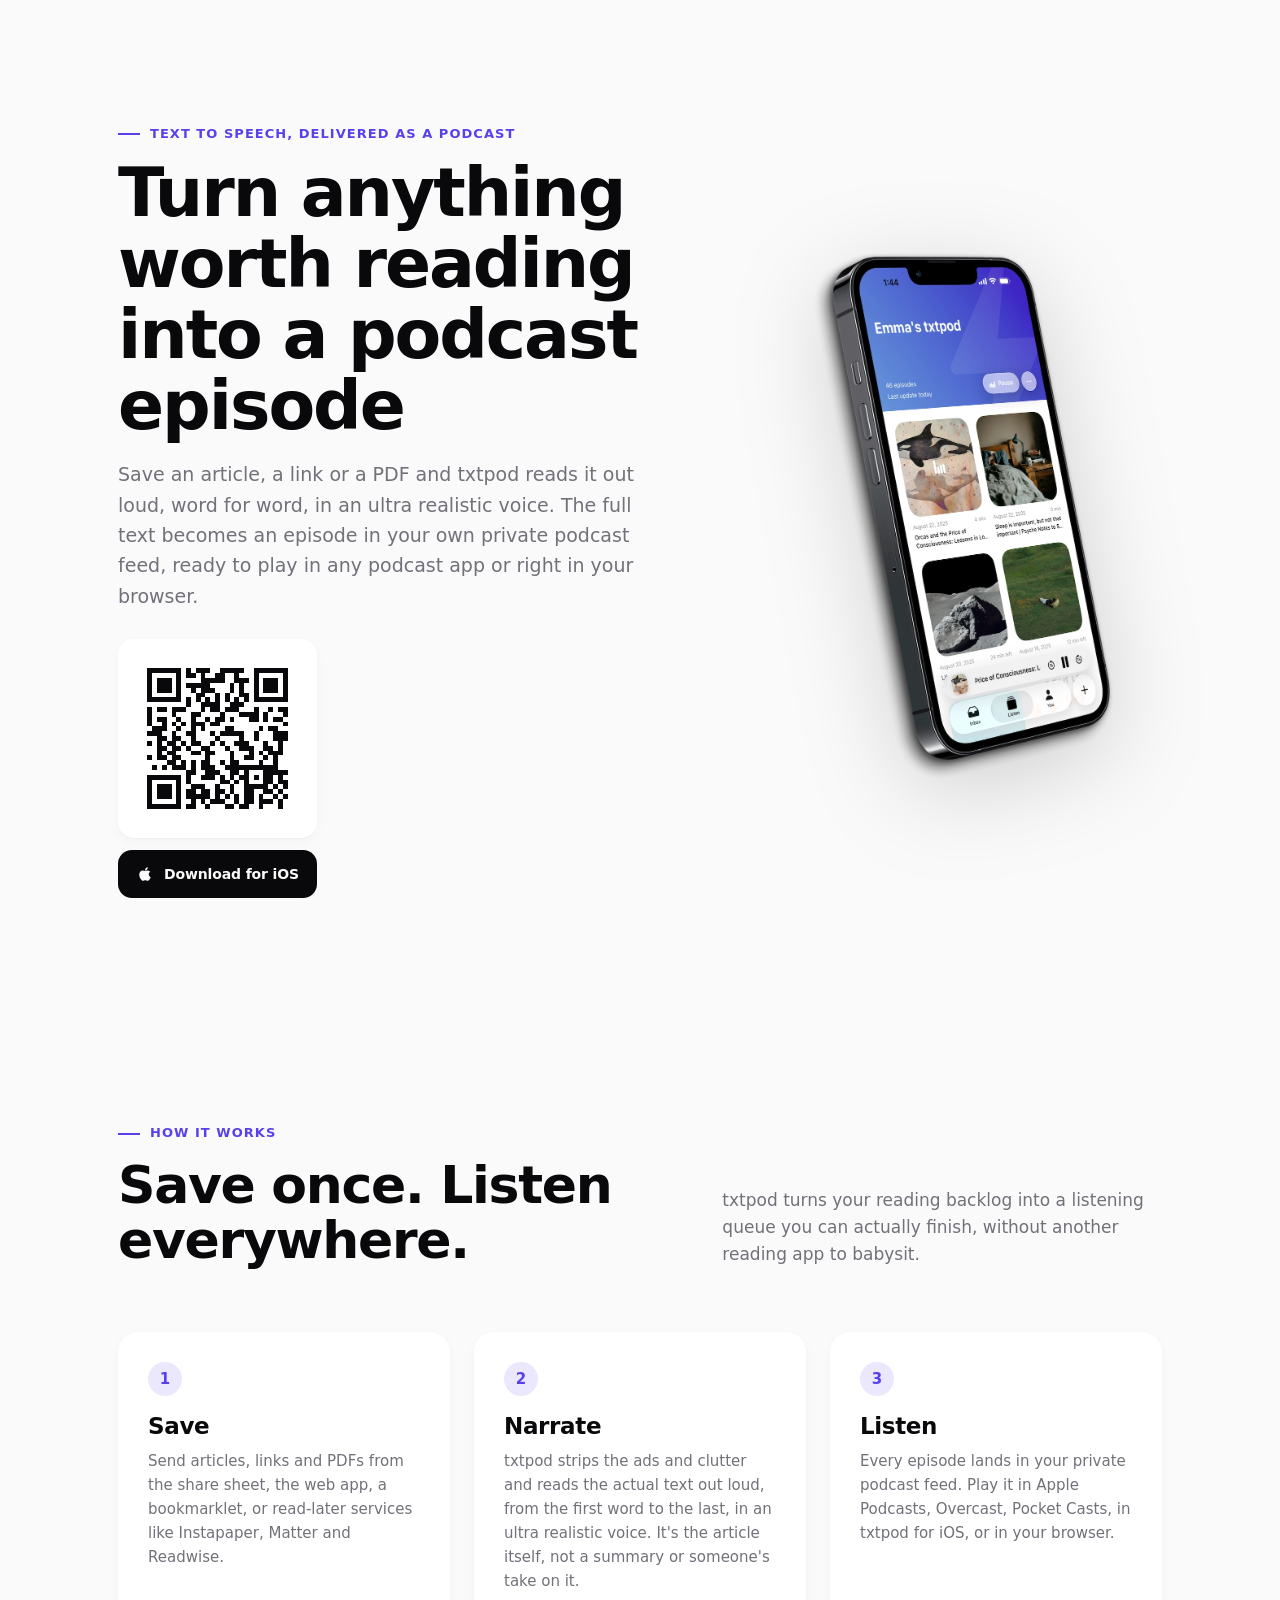
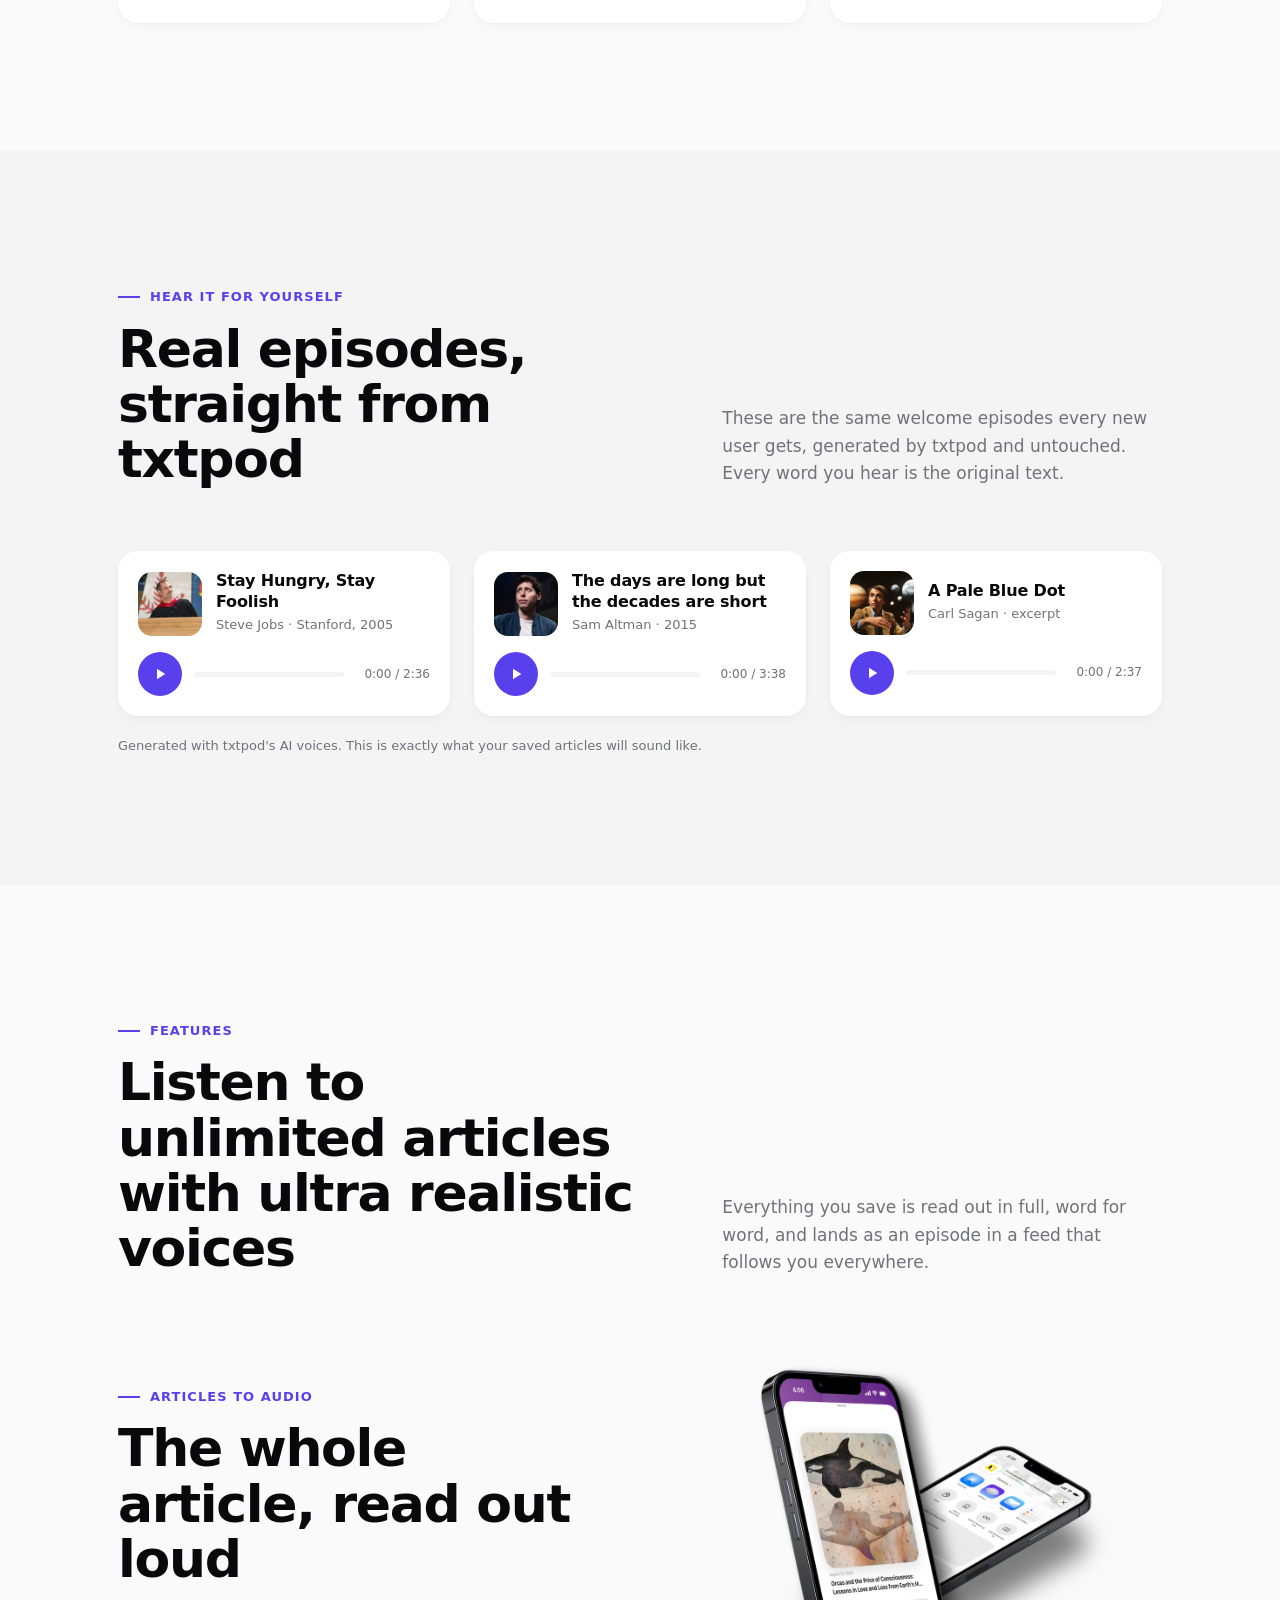
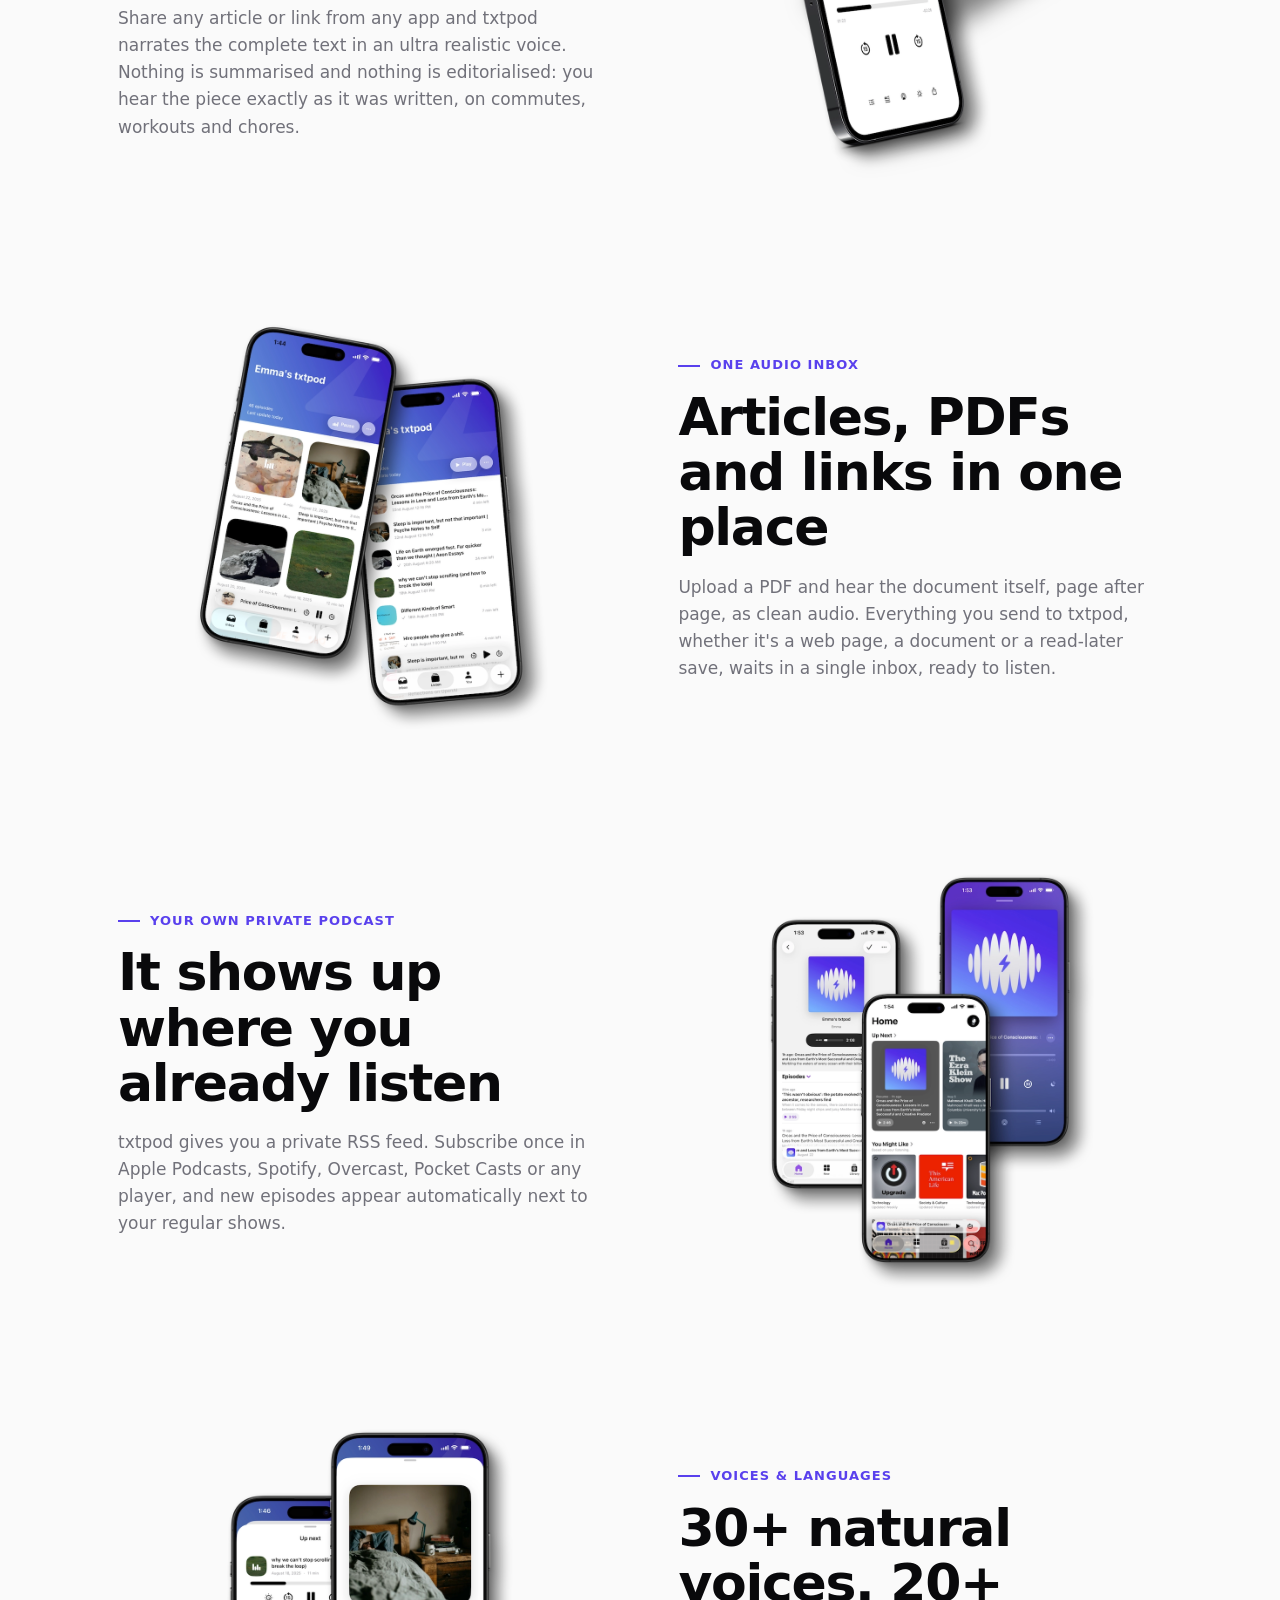
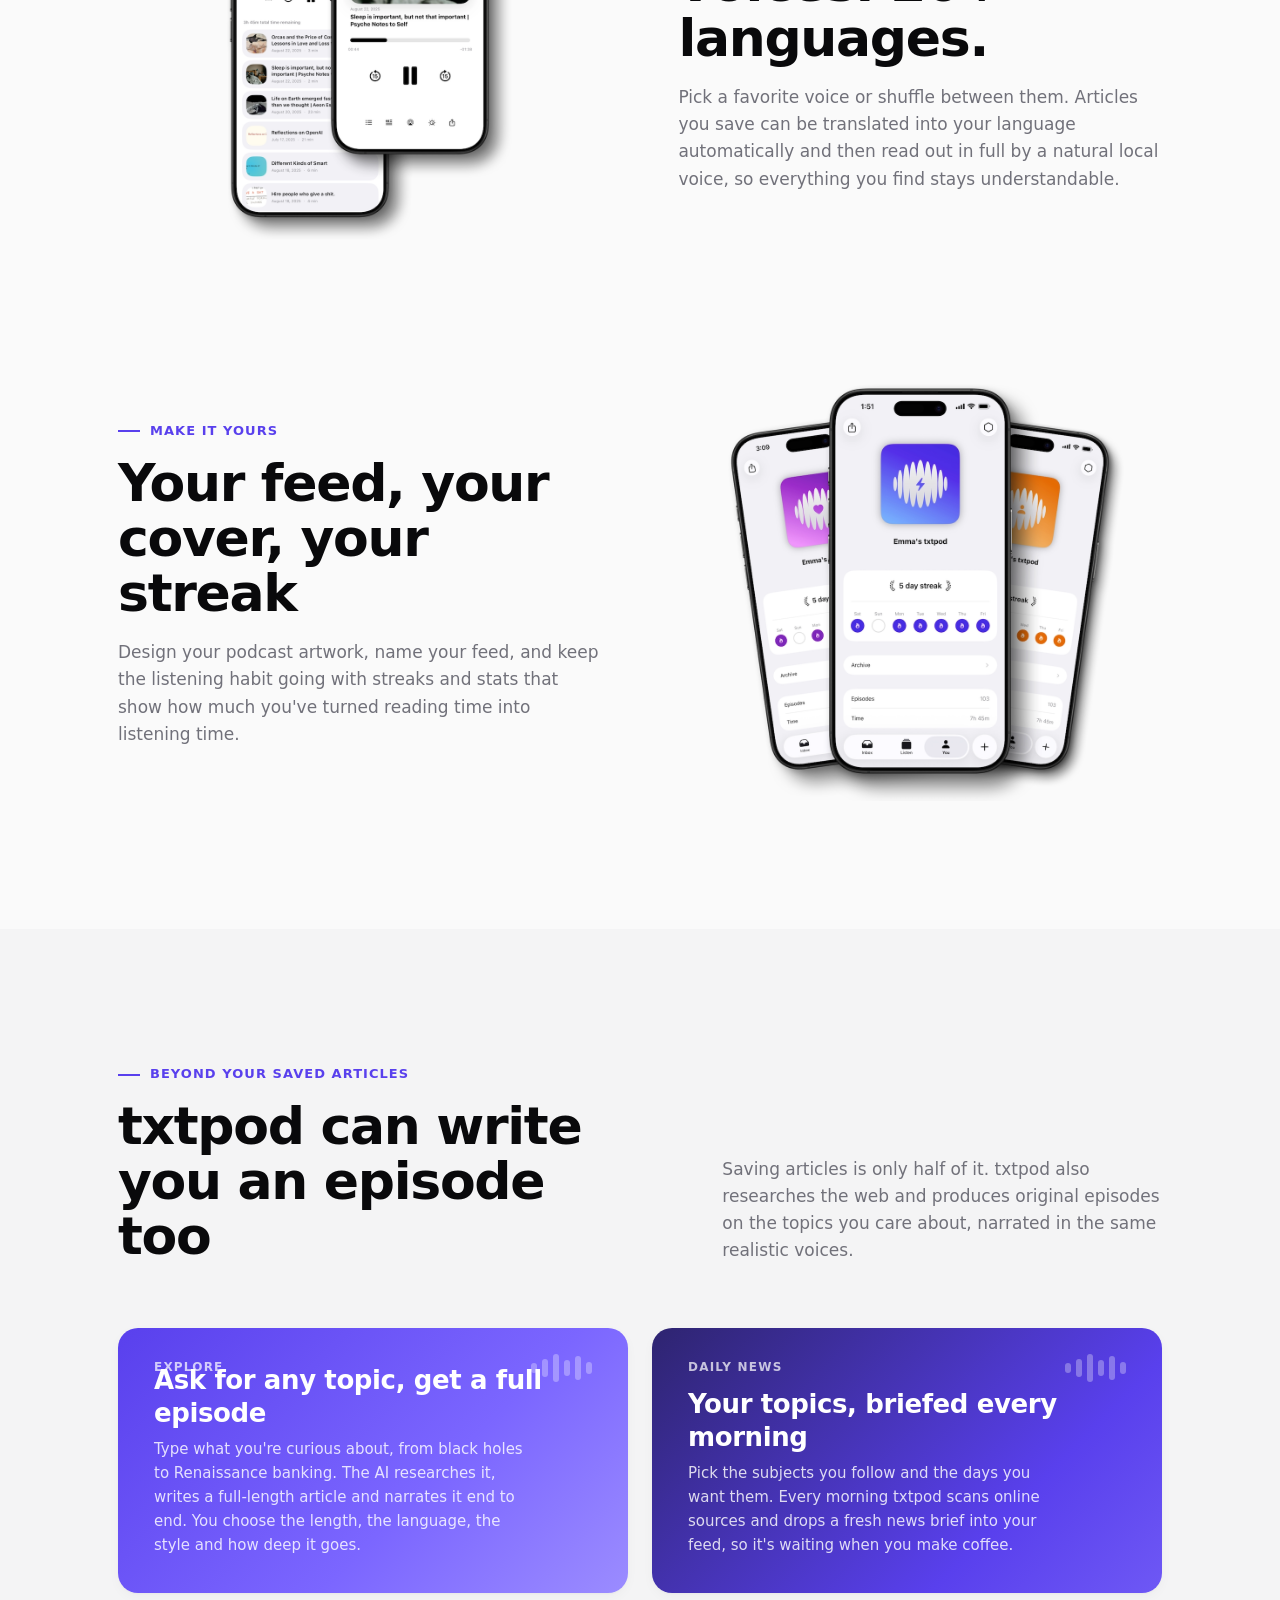
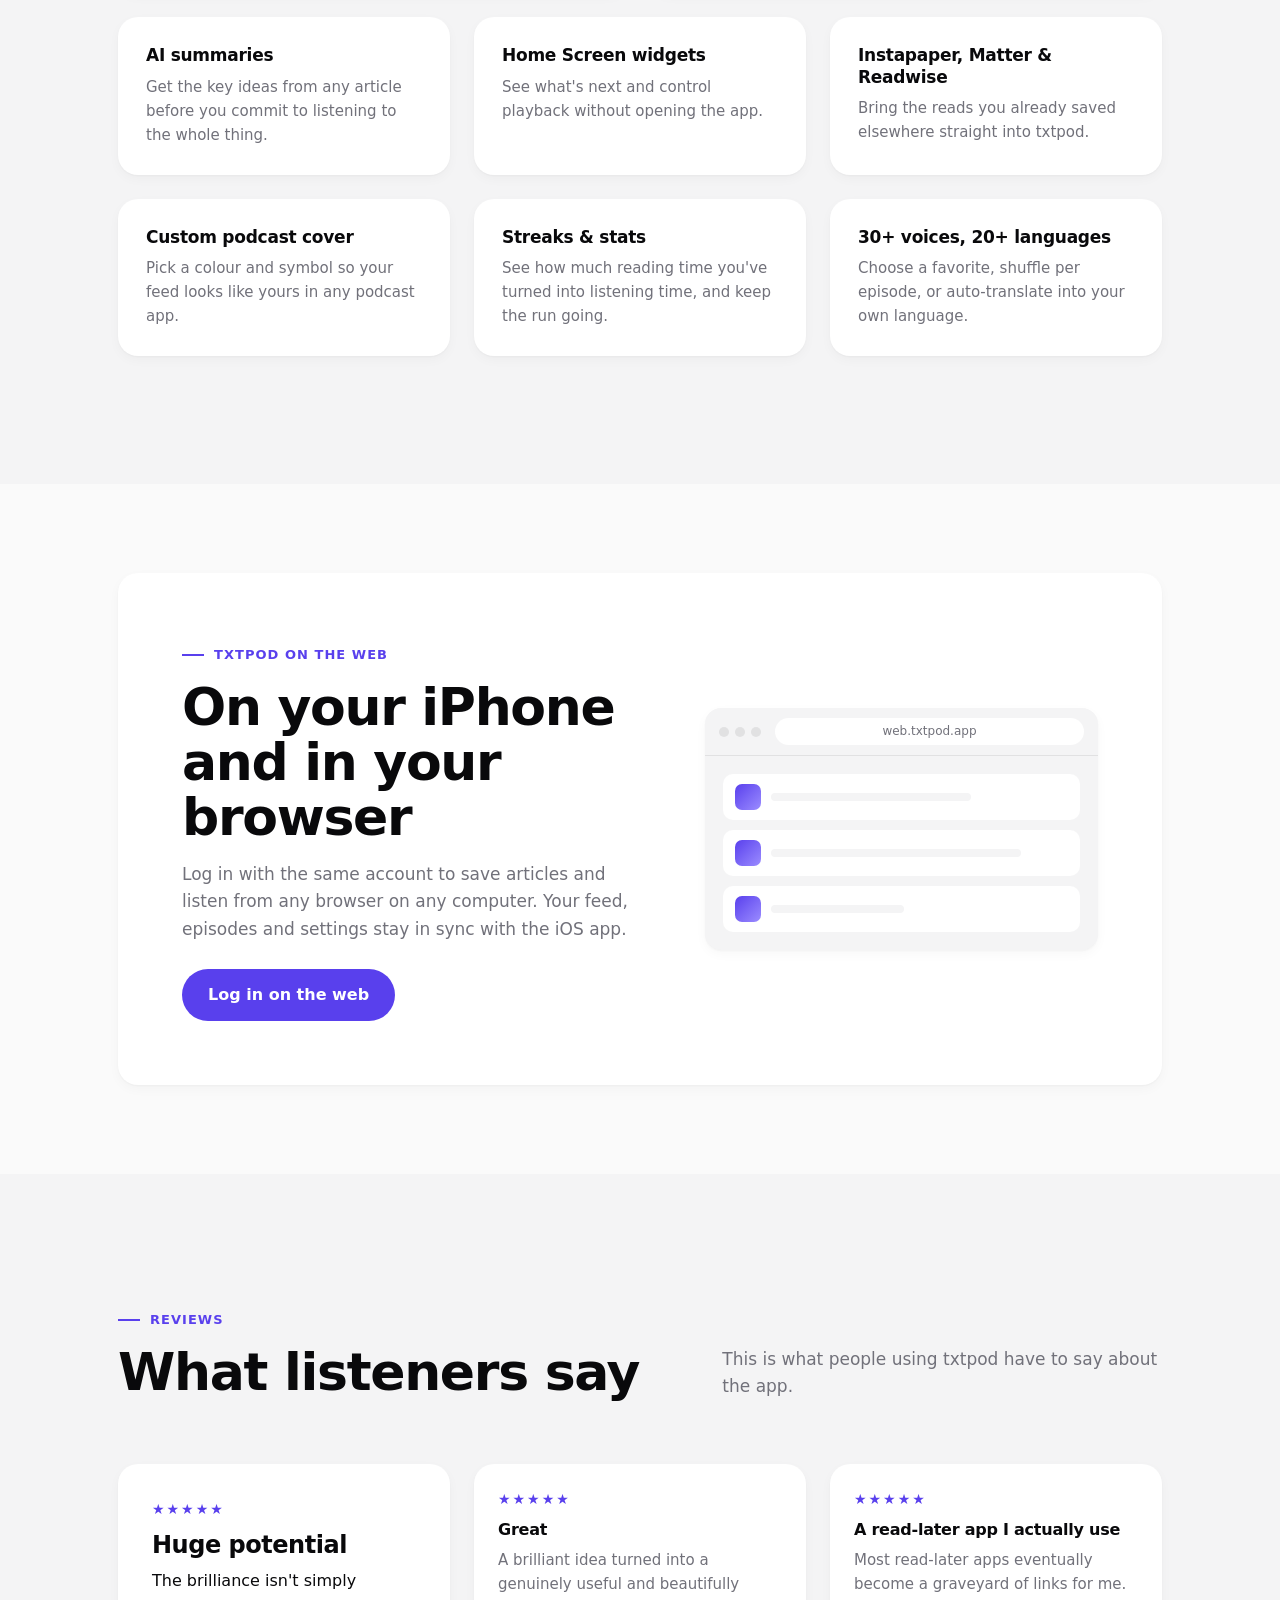
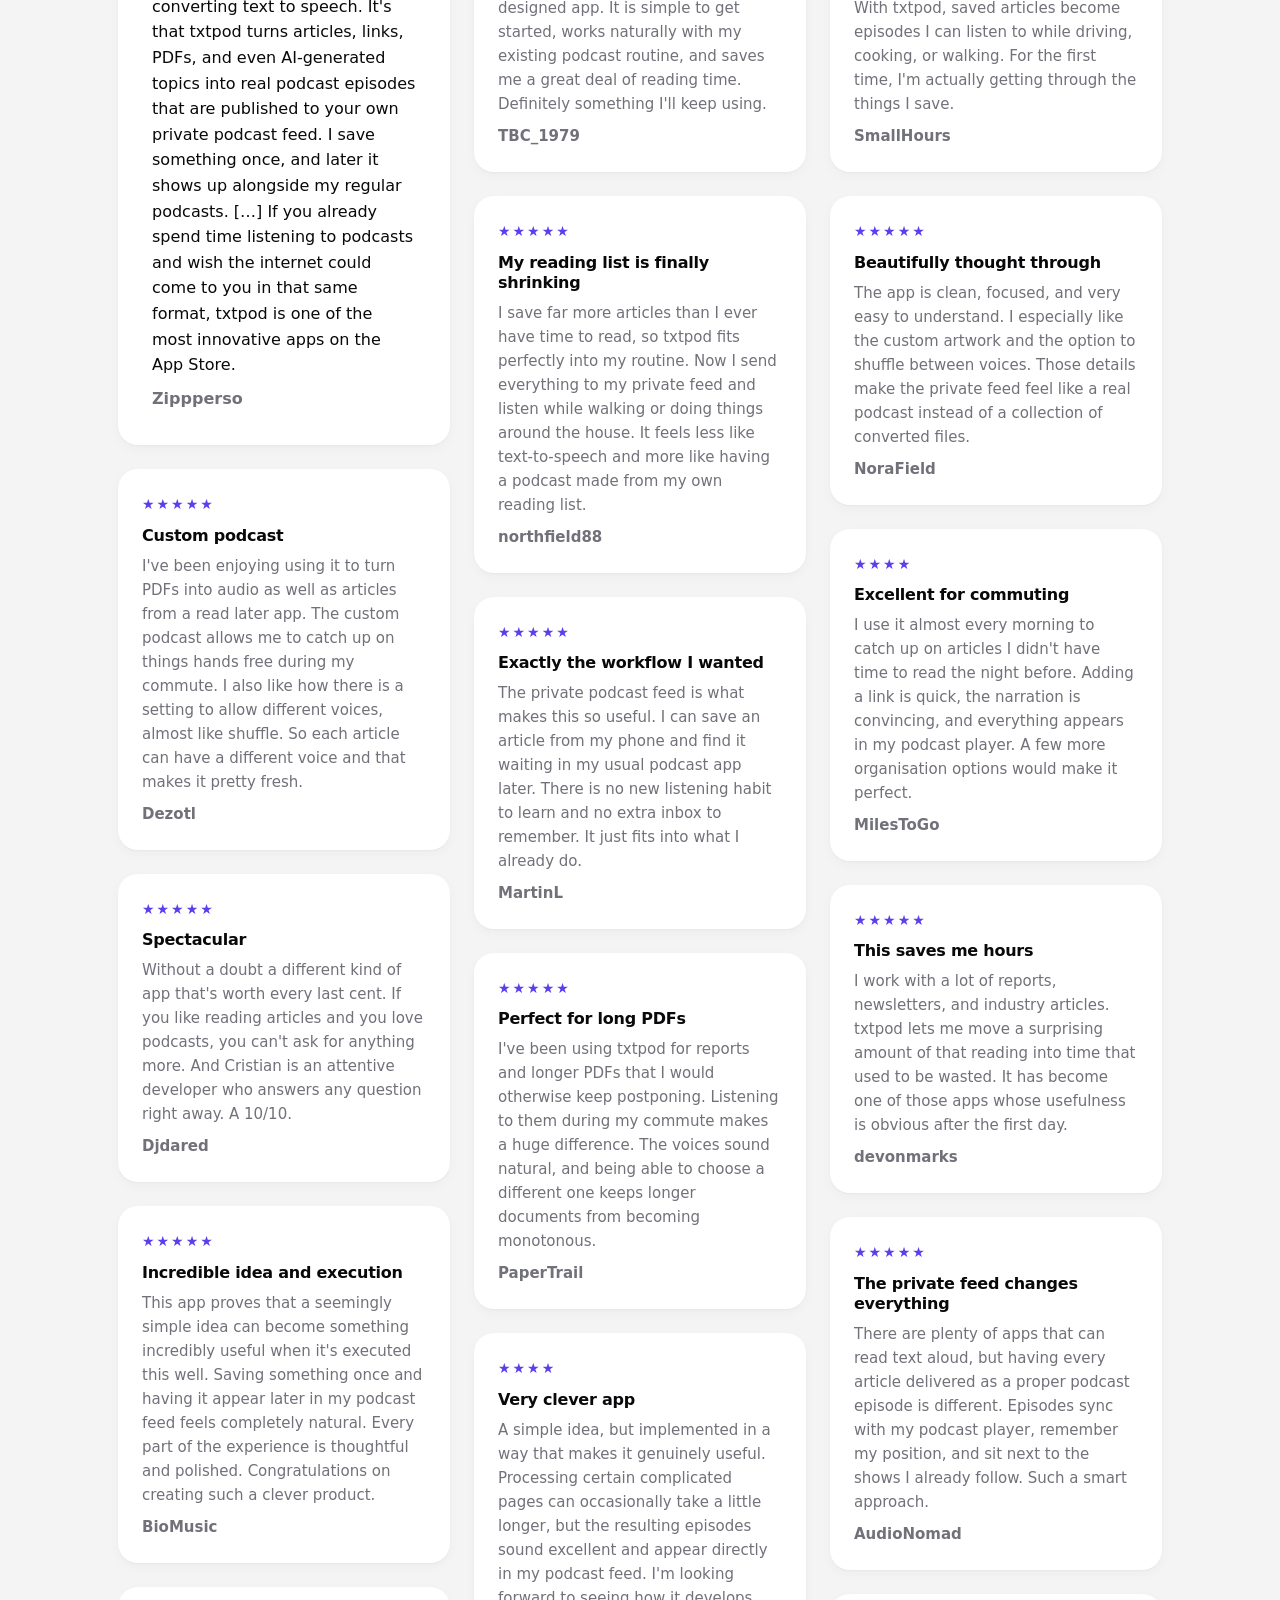
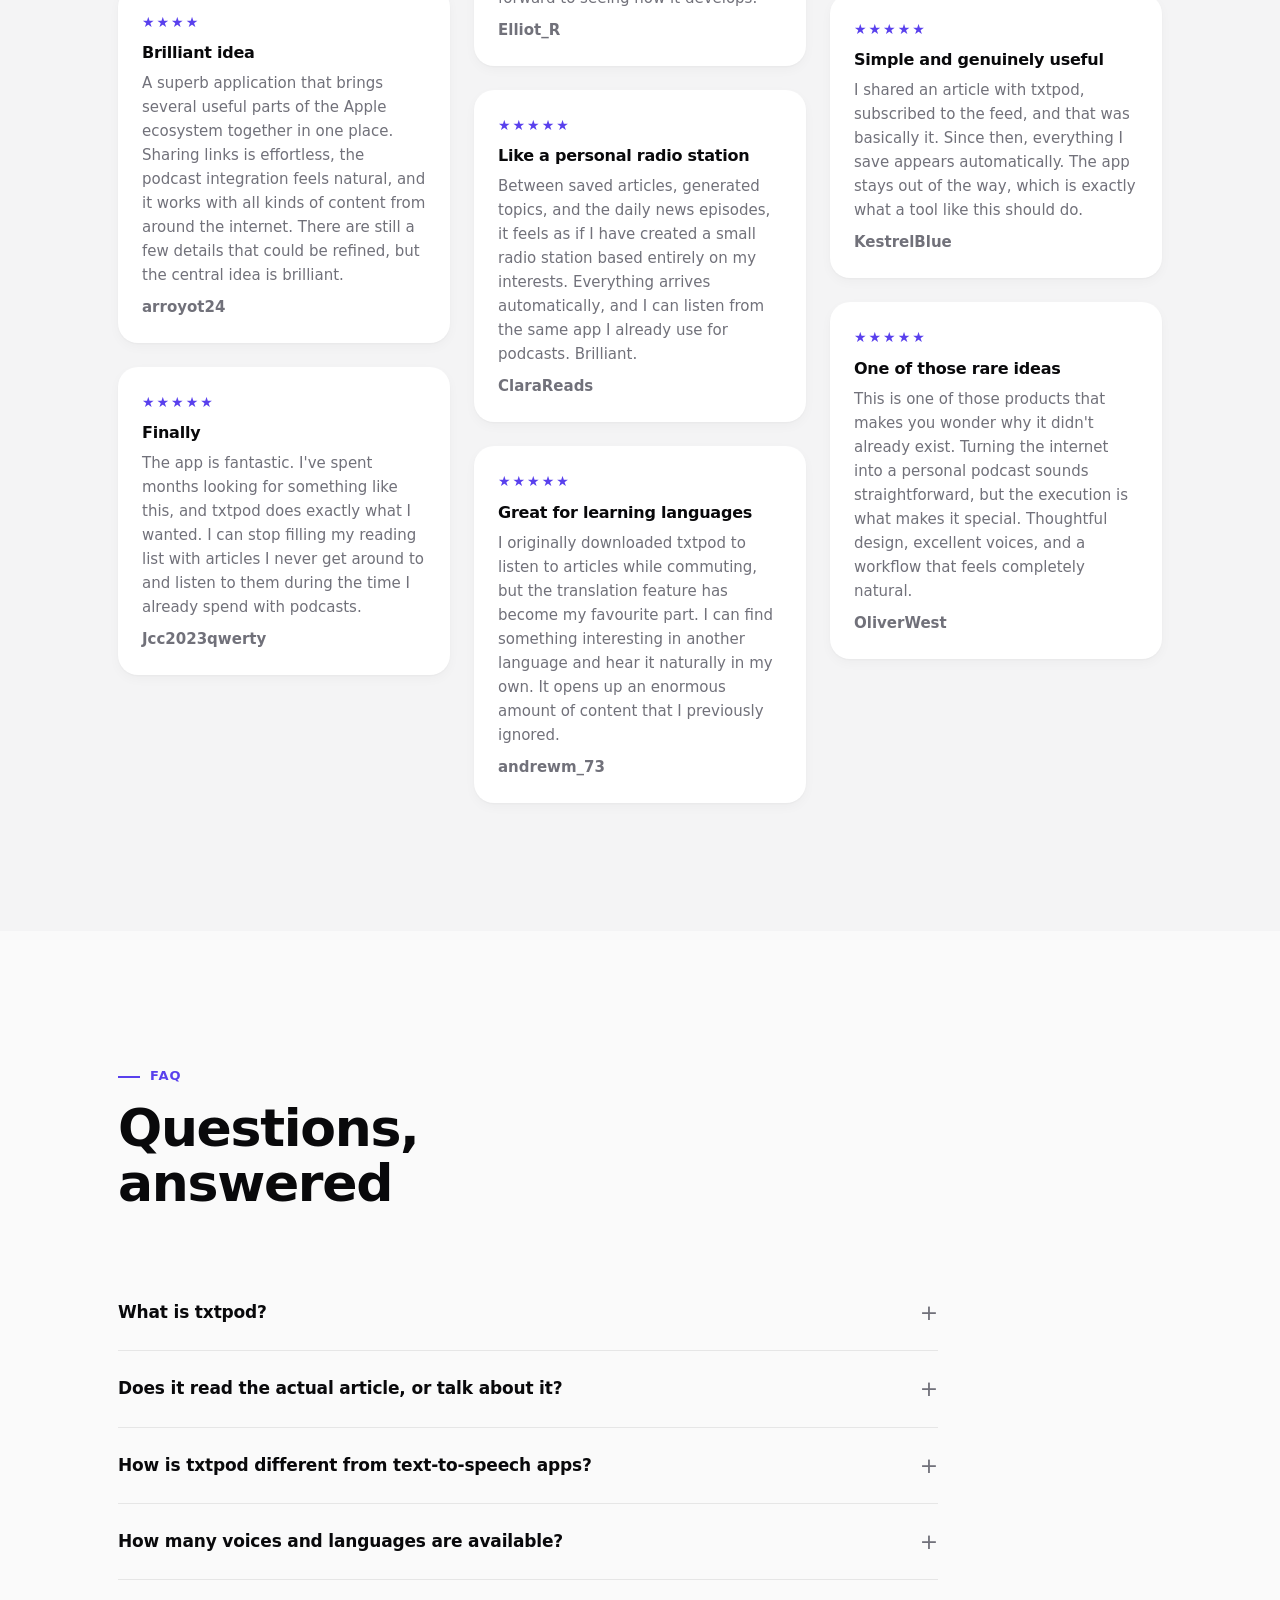
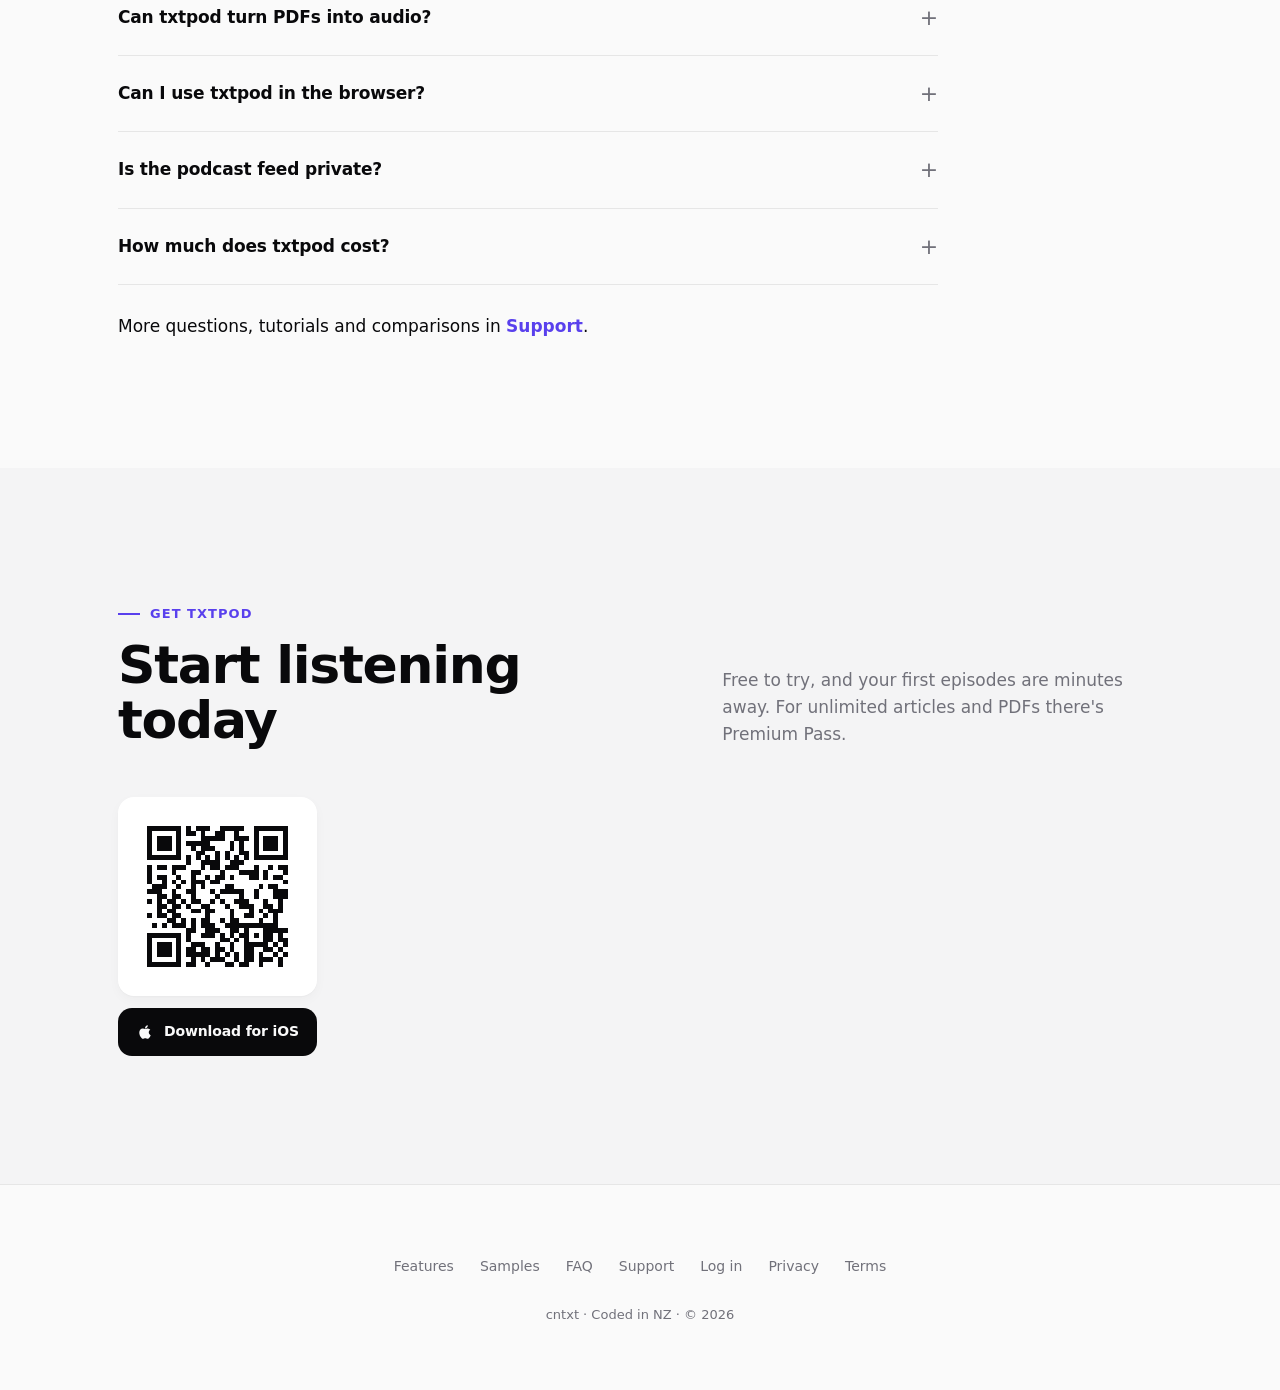
==== commit 60de97cb: "Point all login links at web.txtpod.app The Firebase Hosting custom domain is live, so replace the t" ====
--- a/index.html
+++ b/index.html
@@ -131,8 +131,7 @@
         <div class="nav-trailing">
           <a href="#features" class="nav-link">Features</a>
           <a href="#faq" class="nav-link">FAQ</a>
-          <!-- Swap to https://app.txtpod.app once the custom domain is live -->
-          <a class="btn btn-ghost" href="https://txtpod-text-to-speech.web.app" target="_blank" rel="noopener">Log in</a>
+          <a class="btn btn-ghost" href="https://web.txtpod.app" target="_blank" rel="noopener">Log in</a>
           <a class="btn btn-primary" href="https://apps.apple.com/us/app/txtpod-text-to-speech-podcast/id6748379680" target="_blank" rel="noopener">Download</a>
         </div>
       </div>
@@ -403,14 +402,13 @@
               <h2 id="web-title">On your iPhone and in your browser</h2>
               <p>Log in with the same account to save articles and listen from any browser on any computer. Your feed, episodes and settings stay in sync with the iOS app.</p>
               <div class="web-cta">
-                <!-- Swap to https://app.txtpod.app once the custom domain is live -->
-                <a class="btn btn-primary btn-lg" href="https://txtpod-text-to-speech.web.app" target="_blank" rel="noopener">Log in on the web</a>
+                <a class="btn btn-primary btn-lg" href="https://web.txtpod.app" target="_blank" rel="noopener">Log in on the web</a>
               </div>
             </div>
             <div class="browser-frame" aria-hidden="true">
               <div class="browser-bar">
                 <span class="browser-dot"></span><span class="browser-dot"></span><span class="browser-dot"></span>
-                <span class="browser-url">app.txtpod.app</span>
+                <span class="browser-url">web.txtpod.app</span>
               </div>
               <div class="browser-body">
                 <div class="browser-row"><span class="browser-thumb"></span><span class="browser-line w-60"></span></div>
@@ -642,8 +640,7 @@
           <a href="#samples">Samples</a>
           <a href="#faq">FAQ</a>
           <a href="/support/">Support</a>
-          <!-- Swap to https://app.txtpod.app once the custom domain is live -->
-          <a href="https://txtpod-text-to-speech.web.app" target="_blank" rel="noopener">Log in</a>
+          <a href="https://web.txtpod.app" target="_blank" rel="noopener">Log in</a>
           <a href="/privacy/">Privacy</a>
           <a href="/terms/">Terms</a>
         </nav>
